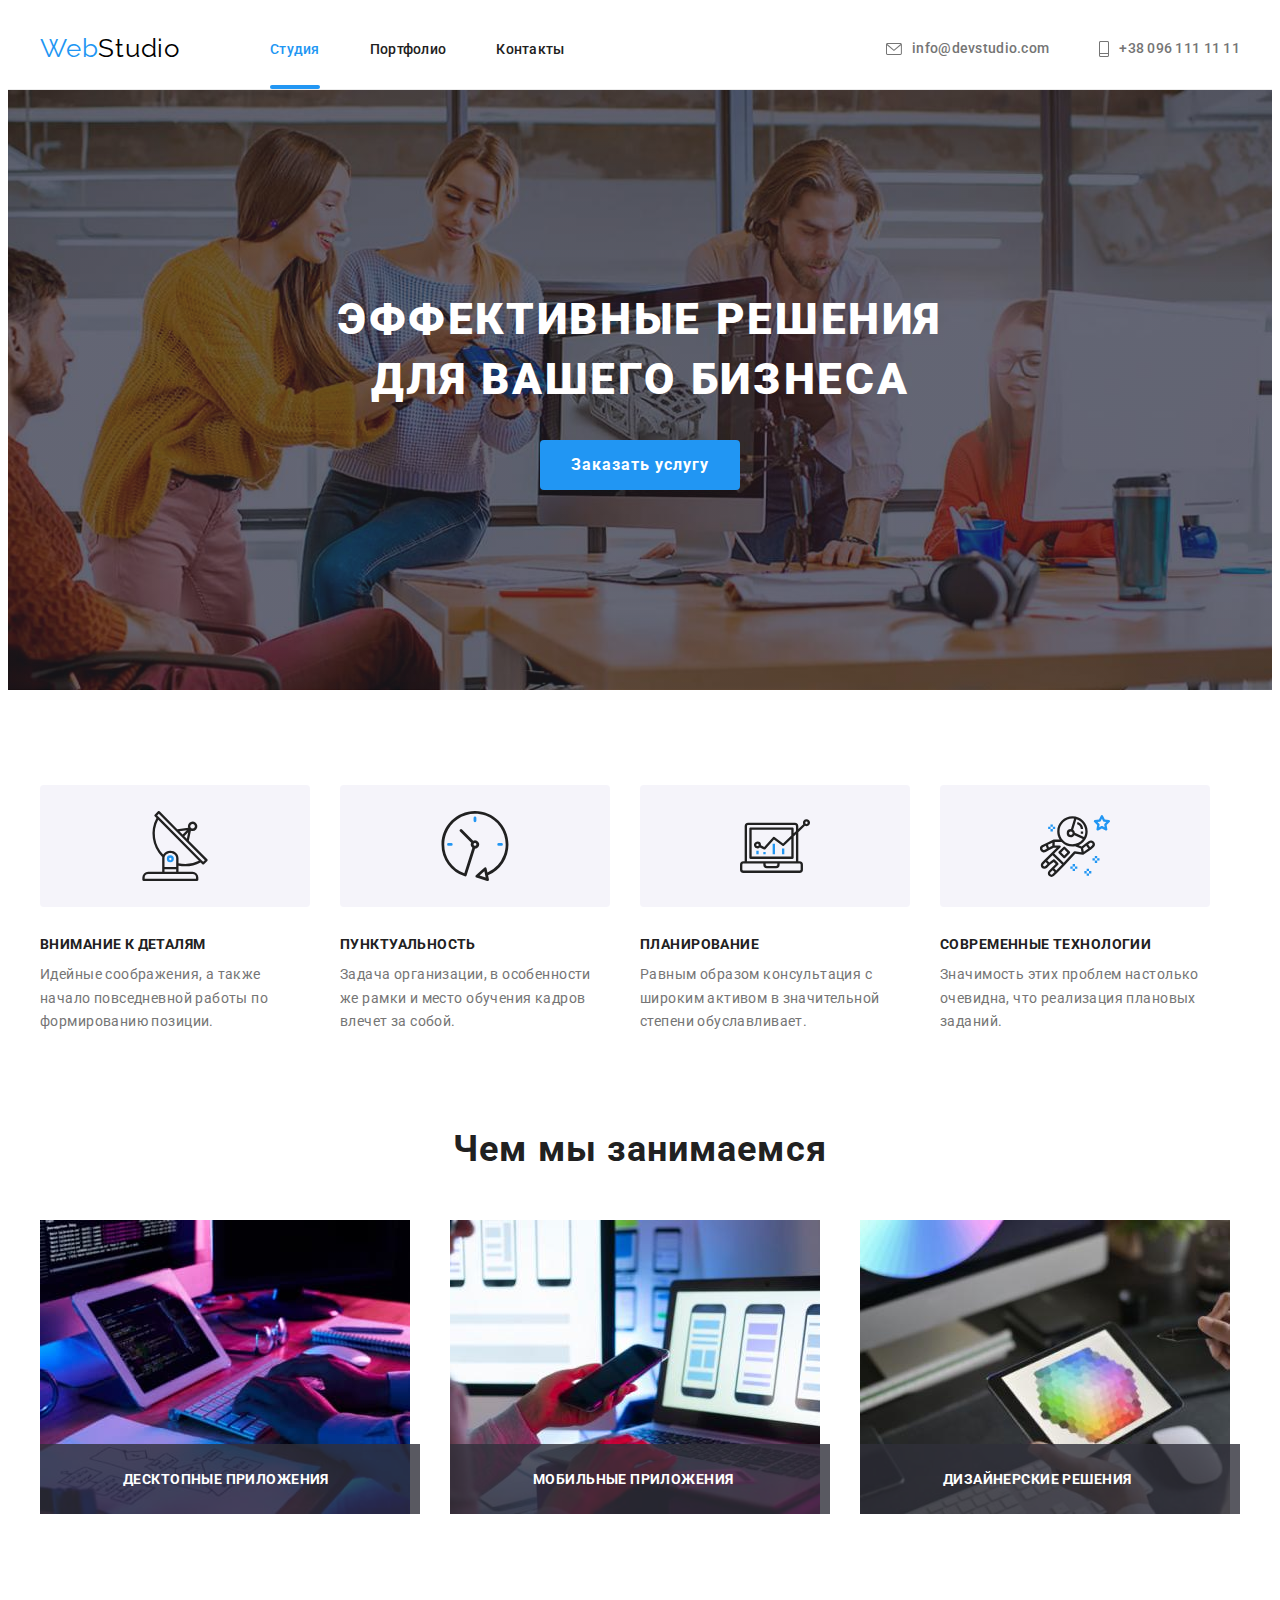
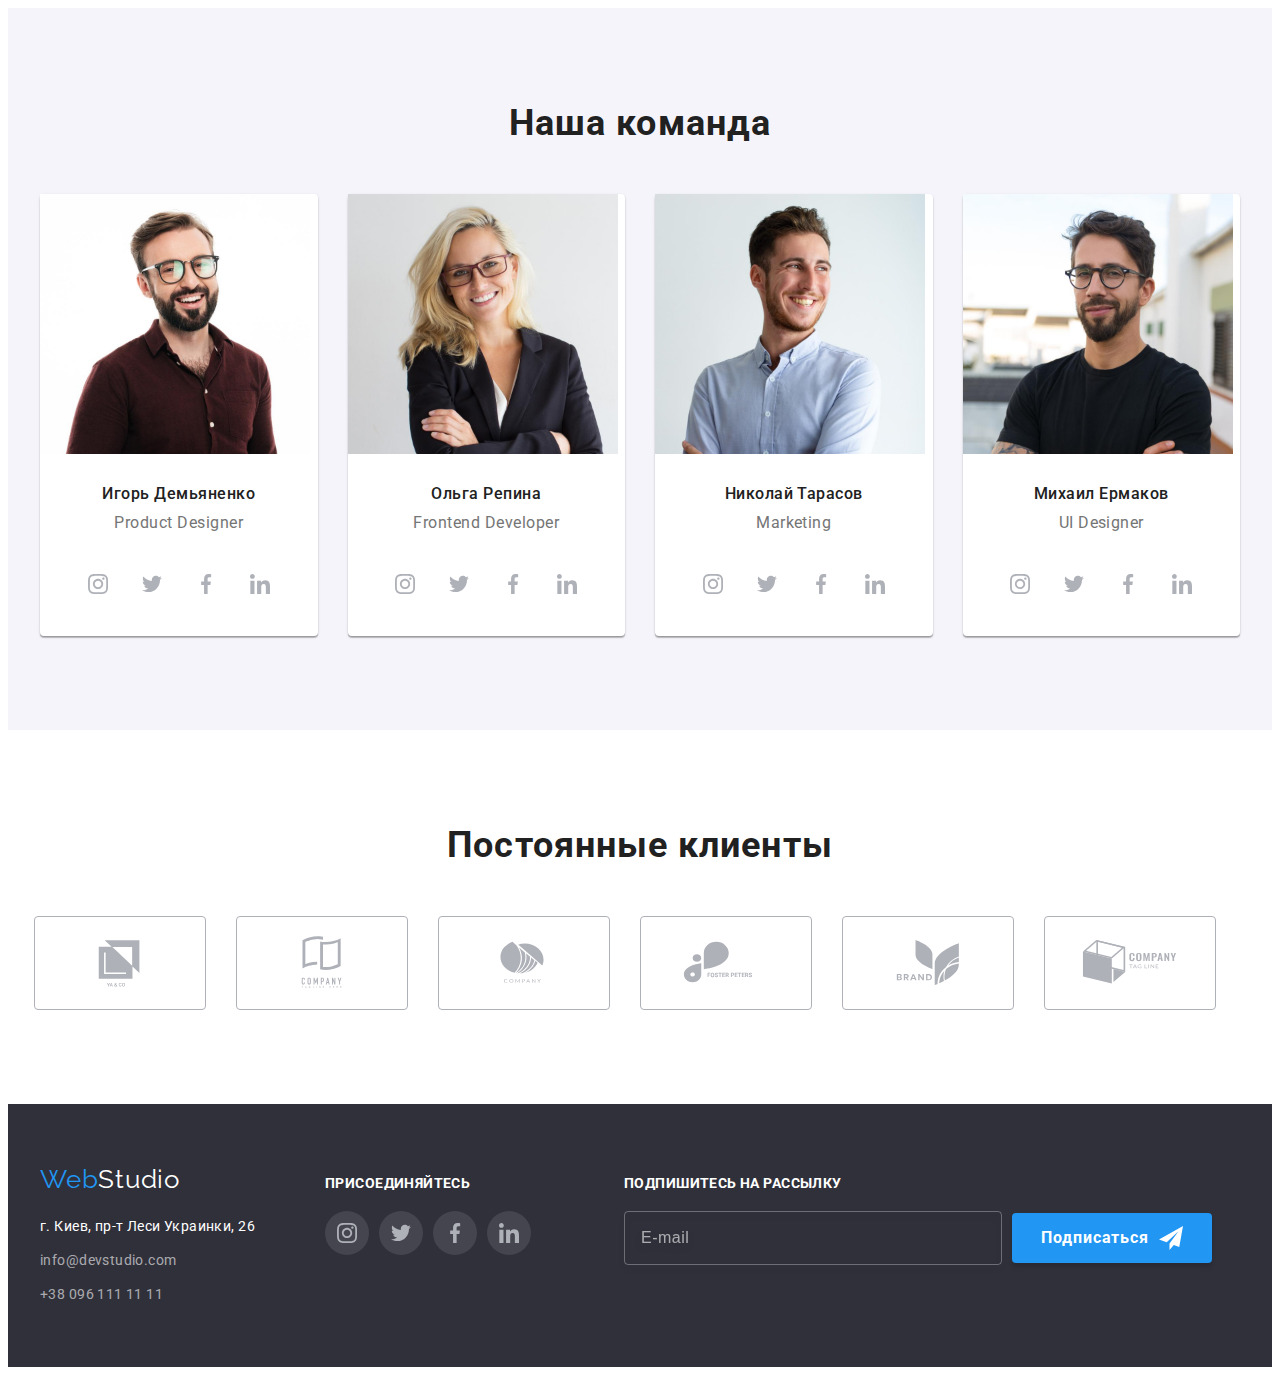
==== index.html @ 3716fda2 "hw8 start" ====
<!DOCTYPE html>
<html lang="ru">
<head>
    <meta charset="UTF-8">
    <meta http-equiv="X-UA-Compatible" content="IE=edge">
    <meta name="viewport" content="width=device-width, initial-scale=1.0">
    <title>Webstudio &#128640;</title>
    <link rel="preconnect" href="https://fonts.googleapis.com">
    <link rel="preconnect" href="https://fonts.gstatic.com" crossorigin>
    <link href="https://fonts.googleapis.com/css2?family=Raleway:wght@700&family=Roboto:wght@400;500;700;900&display=swap"
        rel="stylesheet">
    <link rel="stylesheet" href="https://cdnjs.cloudflare.com/ajax/libs/modern-normalize/1.1.0/modern-normalize.min.css"
        integrity="sha512-wpPYUAdjBVSE4KJnH1VR1HeZfpl1ub8YT/NKx4PuQ5NmX2tKuGu6U/JRp5y+Y8XG2tV+wKQpNHVUX03MfMFn9Q=="
        crossorigin="anonymous" referrerpolicy="no-referrer" />
    <!-- <link rel="stylesheet" href="./css/styles.css" /> -->
    <link rel="stylesheet" href="./css/main.min.css" />

</head>
<body>
    <header class="header">
        <div class="container">
    <a class="logo header__logo link" href="/">
                    <p lang="en"><span class="logo__blue link">Web</span>Studio</p>
                </a>
        <nav class="nav">
            <ul class="nav__list list">
                <li class="nav__item"> <a class="nav__link link current" href="./index.html">Студия</a></li>
                <li class="nav__item"> <a class="nav__link link" href="./portfolio.html">Портфолио</a></li>
                <li class="nav__item"> <a class="nav__link link" href="#contacts">Контакты</a></li>
            </ul>
        </nav>
        <div class="connect header__connect">
        <a href="mailto:info@devstudio.com" class="connect__link link"> <svg class="connect__icon" width="16" height="12px">
            <use href="./img/svg/icons.svg#icon-envelope"></use> </svg> info@devstudio.com</a>
        <a href="tel:+380961111111" class="connect__tel link"> <svg class="connect__icon" width="10" height="16px">
            <use href="./img/svg/icons.svg#icon-smartphone"></use>
        </svg> +38 096 111 11 11</a>
        </div>
        </div>
    </header>
    <main>
        <section class="top">
            <div class="container">
            <h1 class="top__title">Эффективные решения <br> для вашего бизнеса</h1>
            <button class="top__button" data-modal-open>Заказать услугу</button>
            </div>
        </section>
        <section class="features">
            <div class="container">
                <ul class="features__list list">
                    <li class="features__item feature-icon-1">
                        <h3 class="features__title">Внимание к деталям</h3>
                        <p class="features__text">Идейные соображения, а также начало повседневной работы по формированию позиции.</p>
                    </li>
                    <li class="features__item feature-icon-2">
                        <h3 class="features__title">Пунктуальность</h3>
                        <p class="features__text">Задача организации, в особенности же рамки и место обучения кадров влечет за собой.</p>
                    </li>
                    <li class="features__item  feature-icon-3">
                        <h3 class="features__title">Планирование</h3>
                        <p class="features__text">Равным образом консультация с широким активом в значительной степени обуславливает.</p>
                    </li>
                    <li class="features__item  feature-icon-4">
                        <h3 class="features__title">Современные технологии</h3>
                        <p class="features__text">Значимость этих проблем настолько очевидна, что реализация плановых заданий.</p>
                    </li>
                </ul>
        </section>
        <section class="wwd">
            <div class="container">
            <h2 class="wwd__title">Чем мы занимаемся</h2>
                <ul class="wwd__list list">
                    <li class="wwd__item">
                        <h class="wwd__text">Десктопные приложения</h>
                        <img class="wwd__img" src="./img/box-1.jpg" alt="человек печатает1" width="370" height="294">
                    </li>
                    <li class="wwd__item">
                        <h class="wwd__text">Мобильные приложения</h>
                        <img class="wwd__img" src="./img/box-2.jpg" alt="человек печатает2" width="370" height="294">
                    </li>
                    <li class="wwd__item">
                        <h class="wwd__text">Дизайнерские решения</h>
                        <img class="wwd__img" src="./img/box-3.jpg" alt="человек печатает3" width="370" height="294">
                    </li>
                </ul>
                </div>
            </section>
        <section class="team">
            <div class="container">
            <h2 class="team__title">Наша команда</h2>
            <ul class="team__list list">
                <li class="team__item">
                    <img src="./img/img-1.jpg" alt="член команды1" width="270" height="260">
                    <div class="who">
                    <h3 class="who__title">Игорь Демьяненко</h3>
                    <p class="who__text">Product Designer</p>
                    </div>
                    <ul class="soc-list team__soc list">
                        <li class="soc-list__icon"> <a href="" class="soc-list__link link"><svg class="soc-list__pic" width="20px" height="20px">
                            <use href="./img/svg/icons.svg#icon-instagram"></use>
                        </svg></a></li>
                        <li class="soc-list__icon"><a href="" class="soc-list__link link"><svg class="soc-list__pic" width="20px" height="20px">
                            <use href="./img/svg/icons.svg#icon-twitter"></use>
                        </svg></a></li>
                        <li class="soc-list__icon"><a href="" class="soc-list__link link"><svg class="soc-list__pic" width="20px" height="20px">
                            <use href="./img/svg/icons.svg#icon-facebook"></use>
                        </svg></a></li>
                        <li class="soc-list__icon"><a href="" class="soc-list__link link"><svg class="soc-list__pic" width="20px" height="20px">
                            <use href="./img/svg/icons.svg#icon-linkedin"></use>
                        </svg></a></li>
                    </ul>
                </li>
                <li class="team__item">
                    <img src="./img/img-2.jpg" alt="член команды2" width="270" height="260">
                    <div class="who">
                    <h3 class="who__title">Ольга Репина</h3>
                    <p class="who__text">Frontend Developer</p>
                    </div>
                    <ul class="soc-list team__soc list">
                        <li class="soc-list__icon">
                            <a href="" class="soc-list__link link">
                                <svg class="soc-list__pic" width="20px" height="20px">
                                    <use href="./img/svg/icons.svg#icon-instagram"></use>
                                </svg></a>
                        </li>
                        <li class="soc-list__icon"><a href="" class="soc-list__link link"><svg class="soc-list__pic" width="20px"
                                    height="20px">
                                    <use href="./img/svg/icons.svg#icon-twitter"></use>
                                </svg></a></li>
                        <li class="soc-list__icon"><a href="" class="soc-list__link link"><svg class="soc-list__pic" width="20px"
                                    height="20px">
                                    <use href="./img/svg/icons.svg#icon-facebook"></use>
                                </svg></a></li>
                        <li class="soc-list__icon"><a href="" class="soc-list__link link"><svg class="soc-list__pic" width="20px"
                                    height="20px">
                                    <use href="./img/svg/icons.svg#icon-linkedin"></use>
                                </svg></a></li>
                    </ul>
                </li>
                <li class="team__item">
                    <img src="./img/img-3.jpg" alt="член команды3" width="270" height="260">
                    <div class="who">
                    <h3 class="who__title">Николай Тарасов</h3>
                    <p class="who__text">Marketing</p>
                    </div>
                    <ul class="soc-list team__soc list">
                        <li class="soc-list__icon">
                            <a href="" class="soc-list__link link">
                                <svg class="soc-list__pic" width="20px" height="20px">
                                    <use href="./img/svg/icons.svg#icon-instagram"></use>
                                </svg></a>
                        </li>
                        <li class="soc-list__icon"><a href="" class="soc-list__link link"><svg class="soc-list__pic" width="20px"
                                    height="20px">
                                    <use href="./img/svg/icons.svg#icon-twitter"></use>
                                </svg></a></li>
                        <li class="soc-list__icon"><a href="" class="soc-list__link link"><svg class="soc-list__pic" width="20px"
                                    height="20px">
                                    <use href="./img/svg/icons.svg#icon-facebook"></use>
                                </svg></a></li>
                        <li class="soc-list__icon"><a href="" class="soc-list__link link"><svg class="soc-list__pic" width="20px"
                                    height="20px">
                                    <use href="./img/svg/icons.svg#icon-linkedin"></use>
                                </svg></a></li>
                    </ul>
                </li>
                <li class="team__item">
                    <img src="./img/img-4.jpg" alt="член команды4" width="270" height="260">
                    <div class="who">
                    <h3 class="who__title">Михаил Ермаков</h3>
                    <p class="who__text">UI Designer</p>
                    </div>
                    <ul class="soc-list team__soc list">
                        <li class="soc-list__icon"> <a href="" class="soc-list__link link"><svg class="soc-list__pic" width="20px"
                                    height="20px">
                                    <use href="./img/svg/icons.svg#icon-instagram"></use>
                                </svg></a></li>
                        <li class="soc-list__icon"><a href="" class="soc-list__link link"><svg class="soc-list__pic" width="20px"
                                    height="20px">
                                    <use href="./img/svg/icons.svg#icon-twitter"></use>
                                </svg></a></li>
                        <li class="soc-list__icon"><a href="" class="soc-list__link link"><svg class="soc-list__pic" width="20px"
                                    height="20px">
                                    <use href="./img/svg/icons.svg#icon-facebook"></use>
                                </svg></a></li>
                        <li class="soc-list__icon"><a href="" class="soc-list__link link"><svg class="soc-list__pic" width="20px"
                                    height="20px">
                                    <use href="./img/svg/icons.svg#icon-linkedin"></use>
                                </svg></a></li>
                    </ul>
                </li>
            </ul>
            </div>
        </section>
        <section class="partners">
            <div class="container">
                <h2 class="partners__title">Постоянные клиенты</h2>
                    <ul class="partners__list list">
                        <il class="partners__item"><a href="" class="partners__link link"><svg class="partners__icon" width="106px" height="60px">
                            <use href="./img/svg/icons.svg#icon-Logo1"></use>
                        </svg></a></il>
                        <il class="partners__item"><a href="" class="partners__link link"><svg class="partners__icon" width="106px" height="60px">
                            <use href="./img/svg/icons.svg#icon-Logo2"></use>
                        </svg></a></il>
                        <il class="partners__item"><a href="" class="partners__link link"><svg class="partners__icon" width="106px" height="60px">
                            <use href="./img/svg/icons.svg#icon-Logo3"></use>
                        </svg></a></il>
                        <il class="partners__item"><a href="" class="partners__link link"><svg class="partners__icon" width="106px" height="60px">
                            <use href="./img/svg/icons.svg#icon-Logo4"></use>
                        </svg></a></il>
                        <il class="partners__item"><a href="" class="partners__link link"><svg class="partners__icon" width="106px" height="60px">
                            <use href="./img/svg/icons.svg#icon-Logo5"></use>
                        </svg></a></il>
                        <il class="partners__item"><a href="" class="partners__link link"><svg class="partners__icon" width="106px" height="60px">
                            <use href="./img/svg/icons.svg#icon-Logo6"></use>
                        </svg></a></il>
                    </ul>
            </div>
        </section>
    </main>
    <footer class="footer">
        <div class="container footer-info">
            <div class="contacts">
                <a class="logo footer-logo link" href="/">
                    <p lang="en"><span class="logo__blue link">Web</span>Studio</p>
                </a>
                <address class="address footer__address" id="contacts">
                    <ul class="address__list list">
                        <li class="address__item"><a class="address__location link" href="https://goo.gl/maps/YJ5V9x83WiAXV78t8" target="_blank" rel="noopener nofollow noreferrer">г. Киев, пр-т Леси Украинки, 26</a></li>
                        <li class="address__item"><a class="address__mail link" href="mailto:info@devstudio.com">info@devstudio.com</a></li>
                        <li class="address__item"><a class="address__tel link" href="tel:+380961111111">+38 096 111 11 11</a></li>
                    </ul>
                </address>
            </div>
            <div class="social">
                <h3 class="social__title">присоединяйтесь</h3>
                <ul class="soc-list list">
                    <li class="soc-list__icon"> <a href="" class="soc-list__link footer__soclink link"><svg class="soc-list__pic footer__pic" width="20px"
                                height="20px">
                                <use href="./img/svg/icons.svg#icon-instagram"></use>
                            </svg></a></li>
                    <li class="soc-list__icon"><a href="" class="soc-list__link footer__soclink link"><svg class="soc-list__pic footer__pic" width="20px"
                                height="20px">
                                <use href="./img/svg/icons.svg#icon-twitter"></use>
                            </svg></a></li>
                    <li class="soc-list__icon"><a href="" class="soc-list__link footer__soclink link"><svg class="soc-list__pic footer__pic" width="20px"
                                height="20px">
                                <use href="./img/svg/icons.svg#icon-facebook"></use>
                            </svg></a></li>
                    <li class="soc-list__icon"><a href="" class="soc-list__link footer__soclink link"><svg class="soc-list__pic footer__pic" width="20px"
                                height="20px">
                                <use href="./img/svg/icons.svg#icon-linkedin"></use>
                            </svg></a></li>
                </ul>
            </div>
                <div class="subscribe">
                    <p class="subscribe__title">Подпишитесь на рассылку</p>
                        <div class="subscribe__field">
                            <input type="email" name="footer-name" class="subscribe__input" placeholder="E-mail" >
                            <button type="submit" class="subscribe__button">Подписаться <svg class="subscribe__icon" width="24" height="24">
                            <use href="./img/svg/icons.svg#icon-plane"></use>
                            </svg></button>                       
                        </div>
                </div>
    </footer>
    <div class="backdrop is-hidden" data-modal>        
        <div class="modal">
            <button class="close-modal-button" data-modal-close>
                <svg class="link-icon-close">
                    <use href="./img/svg/icons.svg#icon-close-black"></use>
                </svg>
            </button>
                <p class="modal-title">Оставьте свои данные, мы вам перезвоним</p>
            <form class="modal-form">
                <div class="modal-field">
                <label class="modal-label" for="name">Имя</label>
                <div class="modal-wrap">
                <input type="text" name="user-name" class="modal-input" id="name" />
                <svg class="form-icon" width="18px" height="18px">
                    <use href="./img/svg/icons.svg#icon-person"></use>
                </svg>
                </div>
                </div>
                <div class="modal-field">
                <label class="modal-label" for="tel">Телефон</label>
                <div class="modal-wrap">
                <input type="tel" name="user-tel" class="modal-input" id="tel"/>
                <svg class="form-icon" width="18px" height="18px">
                    <use href="./img/svg/icons.svg#icon-tel"></use>
                </svg>
                </div>
                </div>
                <div class="modal-field">
                <label class="modal-label" for="mail">Почта</label>
                <div class="modal-wrap">
                <input type="email" name="user-email" class="modal-input" id="mail"/>
                <svg class="form-icon" width="18px" height="18px">
                    <use href="./img/svg/icons.svg#icon-mail"></use>
                </svg>
                </div>
                </div>
                <div class="modal-field">
                <label class="modal-label" for="comment">Комментарий</label>
                <textarea name="user-comment" class="modal-input-comment" id="comment" placeholder="Введите текст"></textarea>
                </div>
                <div class="modal-field">
                <input type="checkbox" name="policy" id="policy" class="modal-check visually-hidden" >
                <label for="policy" class="policy">
                    <span>
                    <svg class="check-icon" width="11px" height="8px">
                        <use href="./img/svg/icons.svg#icon-placeok"></use>
                    </svg>
                    </span>Соглашаюсь с рассылкой и принимаю
                    <a class="modal-policy-link" href="">Условия договора</a>
                    
                </label>
                                </div>
                <button type="submit" class="modal-button">Oтправить</button>
                
            </form>
        </div>
    </div>
    </div>
    <script src="./js/modal.js"></script>
</body>
</html>
---- css/main.min.css ----
.header .container{display:flex;align-items:center}.header{background-color:#fff;border-bottom:1px solid #ececec}.nav__item{max-height:80px}.nav__item:not(:last-child){margin-right:50px}.nav__link{font-weight:500;font-size:14px;line-height:1.1428571429;letter-spacing:.02em;color:var(--main-text-color);padding:32px 0px;position:relative;transition:250ms color var(--timing-animation)}.current{color:var(--second-text-color)}.current::after{position:absolute;content:"";display:block;width:100%;height:4px;left:0px;bottom:0px;border-radius:2px;background-color:var(--second-text-color);animation-name:grow;animation-duration:1100ms;animation-timing-function:var(--timing-animation);animation-delay:250ms;animation-fill-mode:forwards}@keyframes grow{from{transform:scale(0)}to{transform:scale(1)}}.connect__link,.connect__tel{font-weight:500;font-size:14px;line-height:1.14;letter-spacing:.02em;color:#757575;display:flex;align-items:center;justify-content:center;transition:color 250ms cubic-bezier(0.4, 0, 0.2, 1)}.connect__link:hover,.connect__link:focus,.connect__tel:hover,.connect__tel:focus{color:var(--second-text-color);fill:var(--second-text-color)}.connect__icon{margin-right:10px;fill:currentColor;transition:250ms fill var(--timing-animation)}.connect__icon:hover,.connect__icon:focus{color:var(--second-text-color);fill:var(--second-text-color)}.nav__list{display:flex;align-items:center}.connect{display:flex}.header__connect{margin-left:auto}.connect__tel{margin-left:50px}.top{background-color:#c4c4c4;padding-top:200px;padding-bottom:200px;background-image:linear-gradient(to right, rgba(47, 48, 58, 0.4), rgba(47, 48, 58, 0.4)),url(../img/top-back.jpg);background-repeat:no-repeat;background-position:center;background-size:cover;max-width:1600px;margin:0 auto}.top__title{font-weight:900;font-size:44px;line-height:1.36;letter-spacing:.06em;text-transform:uppercase;color:#fff;box-sizing:content-box;text-align:center;margin-bottom:30px}.top__button{font-family:inherit;font-size:16px;font-weight:700;line-height:1.875;letter-spacing:.06em;color:#fff;background-color:var(--second-text-color);cursor:pointer;border-radius:4px;border:1px solid rgba(0,0,0,0);display:block;text-align:center;margin:auto;width:200px;height:50px;transition:width 250ms var(--timing-animation),height 250ms var(--timing-animation)}.top__button:hover{width:203px;height:51px}.features{padding-top:95px}.features__list{display:flex;align-items:center;flex-wrap:nowrap}.features__item{width:270px}.features__item:not(:last-child){margin-right:30px}.feature-icon-1::before,.feature-icon-2::before,.feature-icon-3::before,.feature-icon-4::before{margin-bottom:30px;display:flex;content:"";height:120px;background-color:#f5f4fa;background-repeat:no-repeat;background-position:center;border-radius:4px;border:1px solid rgba(0,0,0,0)}.feature-icon-1::before{background-image:url(../img/svg/antenna1.svg)}.feature-icon-2::before{background-image:url(../img/svg/clock1.svg)}.feature-icon-3::before{background-image:url(../img/svg/diagram1.svg)}.feature-icon-4::before{background-image:url(../img/svg/astronaut1.svg)}.feature-icon-1:hover::before,.feature-icon-2:hover::before,.feature-icon-3:hover::before,.feature-icon-4:hover::before{animation:testrotate 1s infinite alternate linear;animation-duration:1000ms;animation-delay:250ms}@keyframes testrotate{0%{transform:rotateY(0deg)}100%{transform:rotateY(180deg)}}.features__title{font-size:14px;line-height:1.14;letter-spacing:.03em;text-transform:uppercase;color:var(--main-text-color);margin-bottom:10px}.features__text{font-weight:400;font-size:14px;line-height:1.71;letter-spacing:.03em;color:#757575}.wwd{padding-top:94px;padding-bottom:94px}.wwd__title{font-size:36px;line-height:1.1666666667;letter-spacing:.03em;color:var(--main-text-color);box-sizing:content-box;text-align:center;margin-bottom:50px}.wwd__item{flex-basis:calc(33.3333333333% - 30px);margin-left:30px;position:relative}.wwd__item::before{position:absolute;content:"";width:100%;height:70px;background-color:rgba(47,48,58,.8);bottom:0px}.wwd__text{position:absolute;top:251px;left:83px;font-style:normal;font-weight:700;font-size:14px;line-height:1.1428571429;text-align:center;letter-spacing:.03em;text-transform:uppercase;color:#fff}.wwd__list{display:flex;align-items:center;margin-left:-30px}.team{background-color:#f5f4fa;padding-top:94px;padding-bottom:94px}.who{padding-top:30px;padding-bottom:30px}.team__title{font-size:36px;line-height:1.1666666667;letter-spacing:.03em;color:var(--main-text-color);box-sizing:content-box;text-align:center;margin-bottom:50px}.team__list{display:flex;align-items:center;margin-left:-30px}.team__item{flex-basis:calc(33.3333333333% - 30px);margin-left:30px;background-color:#fff;box-sizing:border-box;box-shadow:0px 2px 1px 0px rgba(0,0,0,.2),0px 1px 1px 0px rgba(0,0,0,.1411764706),0px 1px 3px 0px rgba(0,0,0,.1215686275);border-radius:4px}.who__title{font-weight:500;font-size:16px;line-height:1.1875;letter-spacing:.03em;color:var(--main-text-color);box-sizing:content-box;text-align:center}.who__text{font-weight:400;font-size:16px;line-height:1.1875;letter-spacing:.03em;color:#757575;box-sizing:content-box;text-align:center;margin-top:10px}.team__soc{margin-bottom:30px}.partners{padding-top:94px;padding-bottom:94px}.partners__title{font-family:"Roboto";font-style:normal;font-weight:700;font-size:36px;line-height:1.1666666667;text-align:center;letter-spacing:.03em;color:var(--main-text-color);margin-bottom:50px}.partners__list{display:flex;align-items:center;justify-content:center}.partners__link{width:170px;height:92px;border-radius:4px;border:1px solid rgba(0,0,0,0);border-color:#afb1b8;display:flex;align-items:center;justify-content:center;margin-right:30px;transition:250ms border-color var(--timing-animation)}.partners__link:hover,.partners__link:focus{border-color:var(--second-text-color)}.partners__icon{fill:#afb1b8;transition:250ms fill var(--timing-animation)}.partners__link:hover .partners__icon,.partners__link:focus .partners__icon{fill:var(--second-text-color)}.footer{background-color:#2f303a;padding-top:60px;padding-bottom:60px}.footer-info{display:flex;align-items:baseline}.footer__address{margin-right:70px}.social__title{font-family:"Roboto";font-style:normal;font-weight:700;font-size:14px;line-height:1.1428571429;letter-spacing:.03em;text-transform:uppercase;color:#fff;margin-bottom:20px}.footer__soclink{background-color:rgba(255,255,255,.1019607843)}.footer__pic{fill:#fff}.subscribe{display:block;margin-left:93px}.subscribe__input{display:flex;width:358px;height:50px;color:rgba(255,255,255,.6);border:1px solid rgba(255,255,255,.3);filter:drop-shadow(0px 4px 4px rgba(0, 0, 0, 0.15));border-radius:4px;background-color:rgba(0,0,0,0);padding-left:16px;outline:rgba(0,0,0,0);transition:250ms border var(--timing-animation)}.subscribe__input:hover,.subscribe__input:focus{border:1px solid var(--second-text-color)}.subscribe__input::placeholder{font-weight:400;font-size:16px;line-height:1.25;display:flex;align-items:center;letter-spacing:.03em;color:rgba(255,255,255,.6)}.subscribe__title{font-weight:700;font-size:14px;line-height:1.1428571429;letter-spacing:.03em;text-transform:uppercase;color:#fff}.subscribe__field{display:flex;align-items:center;margin-top:20px}.subscribe__button{font-family:inherit;font-size:16px;font-weight:700;line-height:1.875;letter-spacing:.06em;color:#fff;width:200px;height:50px;background-color:var(--second-text-color);cursor:pointer;border-radius:4px;border:1px solid rgba(0,0,0,0);display:flex;align-items:flex-end;box-shadow:0px 4px 4px rgba(0,0,0,.15);margin-left:10px;display:flex;align-items:center;justify-content:center}.subscribe__icon{fill:#fff;margin-left:10px}.gallery{padding-top:94px;padding-bottom:94px}.gallery-buttons-list{display:flex;align-items:center;justify-content:center;margin-bottom:50px}.gallery-buttons-link{font-family:inherit;font-weight:500;font-size:16px;line-height:1.62;letter-spacing:.03em;color:var(--main-text-color);background-color:#f5f4fa;cursor:pointer;padding:6px 22px;border-radius:4px;border:1px solid rgba(0,0,0,0);transition:250ms background-color var(--timing-animation),250ms box-shadow var(--timing-animation),250ms color var(--timing-animation)}.gallery-buttons-link:hover,.gallery-buttons-link:focus{background-color:var(--second-text-color);box-shadow:0px 2px 2px 0px rgba(0,0,0,.1215686275),0px 1px 2px 0px rgba(0,0,0,.0784313725),0px 3px 1px 0px rgba(0,0,0,.1019607843);color:#fff}.gallery-buttons-item:not(:last-child){margin-right:8px}.gallery-list{display:flex;align-items:center;flex-wrap:wrap;margin:-15px}.gallery-item{flex-basis:calc(33.3333333333% - 30px);margin:15px;position:relative}.gallery-item:hover{box-shadow:0px 3px 1px rgba(0,0,0,.1),0px 1px 2px rgba(0,0,0,.08),0px 2px 2px rgba(0,0,0,.12)}.gallery-item img{display:block;max-width:100%}.gallery-thumb{position:relative;width:100%;height:294px;overflow:hidden}.gallery-thumb::before{position:absolute;content:"";width:100%;height:100%;background-color:rgba(33,150,243,.9);transform:translateY(100%);transition:transform 250ms var(--timing-animation)}.gallery-item:hover .gallery-thumb::before{transform:translateY(0%)}.gallery-thumb-text{position:absolute;font-style:normal;top:0px;font-weight:400;font-size:18px;line-height:1.56;padding:63px 24px;letter-spacing:.03em;color:#fff;transform:translateY(100%);transition:transform 350ms var(--timing-animation)}.gallery-item:hover .gallery-thumb-text{transform:translateY(0%)}.gallery-text{padding-top:20px;padding-bottom:20px;border:1px solid #eee}.gallery-item-title{font-size:18px;line-height:2;letter-spacing:.06em;color:#212121;margin-left:24px}.gallery-item-text{font-weight:400;font-size:16px;line-height:1.88;letter-spacing:.03em;color:#757575;margin-top:4px;margin-left:24px}.current-button{color:#fff;background-color:#2196f3}.container{width:1200px;margin:0 auto;padding-left:15px;padding-right:15px}.logo{font-family:"Raleway",sans-serif;font-style:normal;font-size:26px;line-height:1.1923076923;letter-spacing:.03em;display:block}.header__logo{margin-right:90px;padding:25px 0px;color:#000}.logo__blue{font-family:"Raleway",sans-serif;font-size:26px;line-height:1.1923076923;letter-spacing:.03em;color:#2196f3}.footer-logo{color:#fff}.soc-list{display:flex;justify-content:center;margin-bottom:30px}.soc-list__icon{width:44px;height:44px;margin-right:10px}.soc-list__icon:last-child{margin-right:0}.soc-list__link{width:100%;height:100%;border-radius:50%;display:flex;align-items:center;justify-content:center;transition:250ms background-color var(--timing-animation)}.soc-list__link:hover,.soc-list__link:focus{background-color:var(--second-text-color)}.soc-list__pic{fill:#afb1b8;transition:250ms fill var(--timing-animation)}.soc-list__link:hover .soc-list__pic,.soc-list__link:focus .soc-list__pic{fill:#fff}.address{font-style:normal}.address__item:not(:last-child){margin-bottom:10px}.address__list{margin-top:20px;display:block}.address__location{font-weight:400;font-size:14px;line-height:1.71;letter-spacing:.03em;color:#fff;transition:250ms color var(--timing-animation)}.address__location:hover,.address__location:focus{color:var(--second-text-color)}.address__mail{font-weight:400;font-size:14px;line-height:1.71;letter-spacing:.03em;color:rgba(255,255,255,.6);transition:250ms color var(--timing-animation)}.address__mail:hover,.address__mail:focus{color:var(--second-text-color)}.address__tel{font-weight:400;font-size:14px;line-height:1.71;letter-spacing:.03em;color:rgba(255,255,255,.6);transition:250ms color var(--timing-animation)}.address__tel:hover,.address__tel:focus{color:var(--second-text-color)}.backdrop{position:fixed;top:0;left:0;width:100%;height:100%;background-color:rgba(0,0,0,.2);opacity:1;transition:opacity 250ms var(--timing-animation)}.backdrop.is-hidden{opacity:0;pointer-events:none}.modal{width:528px;min-height:581px;position:absolute;top:50%;left:50%;transform:translate(-50%, -50%) scale(1);opacity:1;visibility:visible;transition:transform 250ms var(--timing-animation),opacity 250ms var(--timing-animation),scale 250ms var(--timing-animation);background-color:#fff;box-shadow:0px 1px 3px rgba(0,0,0,.12),0px 1px 1px rgba(0,0,0,.14),0px 2px 1px rgba(0,0,0,.2);border-radius:4px;padding:40px}.backdrop.is-hidden .modal{transform:translate(-50%, -50%) scale(1.2);opacity:0;visibility:hidden}.no-scroll{overflow:hidden}.close-modal-button{position:absolute;top:8px;right:8px;width:30px;height:30px;border-radius:50%;border:1px solid rgba(0,0,0,.1);background:#fff;display:flex;justify-content:center;align-items:center;transition:250ms border var(--timing-animation)}.close-modal-button:focus{border:3px solid rgba(0,0,0,.3)}.link-icon-close{width:100%;height:100%;fill:currentColor;transition:250ms fill var(--timing-animation);display:flex}.link-icon-close:hover,.link-icon-close:focus{fill:var(--second-text-color)}.modal-title{font-weight:700;font-size:20px;line-height:1.15;text-align:center;letter-spacing:.03em;color:#212121}.modal-form{width:448px;margin-top:12px}.modal-input{box-sizing:border-box;width:100%;height:40px;border:1px solid rgba(0,0,0,0);border-color:rgba(33,33,33,.2);border-radius:4px;transition:250ms border-color var(--timing-animation);outline:rgba(0,0,0,0);padding-left:42px}.modal-input:hover,.modal-input:focus{border-color:var(--second-text-color);fill:var(--second-text-color)}.modal-wrap{position:relative}.modal-field{margin-bottom:10px}.form-icon{position:absolute;left:12px;top:50%;transform:translateY(-50%);transition:250ms fill var(--timing-animation)}.modal-input:hover+.form-icon,.modal-input:focus+.form-icon{fill:var(--second-text-color)}.modal-input-comment{box-sizing:border-box;width:448px;height:120px;left:576px;top:518px;font-size:14px;line-height:1.1428571429;letter-spacing:.01em;color:rgba(117,117,117,.5);border:1px solid rgba(0,0,0,0);border-color:rgba(33,33,33,.2);border-radius:4px;margin-bottom:10px;transition:250ms border-color var(--timing-animation);outline:rgba(0,0,0,0);resize:none;padding:12px 16px}.modal-input-comment::placeholder{position:absolute;font-weight:400;font-size:12px;line-height:1.1666666667;letter-spacing:.01em;color:rgba(117,117,117,.5)}.modal-input-comment:hover,.modal-input-comment:focus{border-color:var(--second-text-color);fill:var(--second-text-color)}.policy{font-weight:400;font-size:14px;line-height:1.7142857143;letter-spacing:.03em;color:#757575;margin-bottom:30px;display:flex;align-items:center;justify-content:center}.check-icon{fill:rgba(0,0,0,0)}.policy span{width:16px;height:15px;border:2px solid #212121;border-radius:3px;margin-right:9px;display:flex;align-items:center;justify-content:center}.modal-check:checked+.policy span{background-color:var(--second-text-color);border:none}.modal-check:checked+.policy .check-icon{fill:#fff}.modal-button{font-family:inherit;font-size:16px;font-weight:700;line-height:1.875;letter-spacing:.06em;color:#fff;width:200px;height:50px;background-color:var(--second-text-color);cursor:pointer;padding:10px 32px;border-radius:4px;border:1px solid rgba(0,0,0,0);display:block;text-align:center;margin:auto;box-shadow:0px 4px 4px rgba(0,0,0,.15);transition:width 250ms var(--timing-animation),height 250ms var(--timing-animation)}.modal-button:hover{width:203px;height:51px}.modal-label{font-weight:400;font-size:12px;line-height:1.1666666667;letter-spacing:.01em;color:#757575;display:block;margin-bottom:4px}.modal-policy-link{text-decoration-line:underline;color:#2196f3;margin-left:4px}:root{--main-text-color: #212121;--second-text-color: #2196f3;--typical-margin: 20px;--timing-animation: cubic-bezier(0.4, 0, 0.2, 1)}p,h1,h2,h3,h4,h5,h6{margin:0}ul,ol{margin:0;padding-left:0}button{cursor:pointer}img{display:block}body{font-family:"Roboto",sans-serif}.list{list-style:none}.link{text-decoration:none}.visually-hidden{position:absolute;white-space:nowrap;width:1px;height:1px;overflow:hidden;border:0;padding:0;clip:rect(0 0 0 0);clip-path:inset(50%);margin:-1px}/*# sourceMappingURL=main.min.css.map */
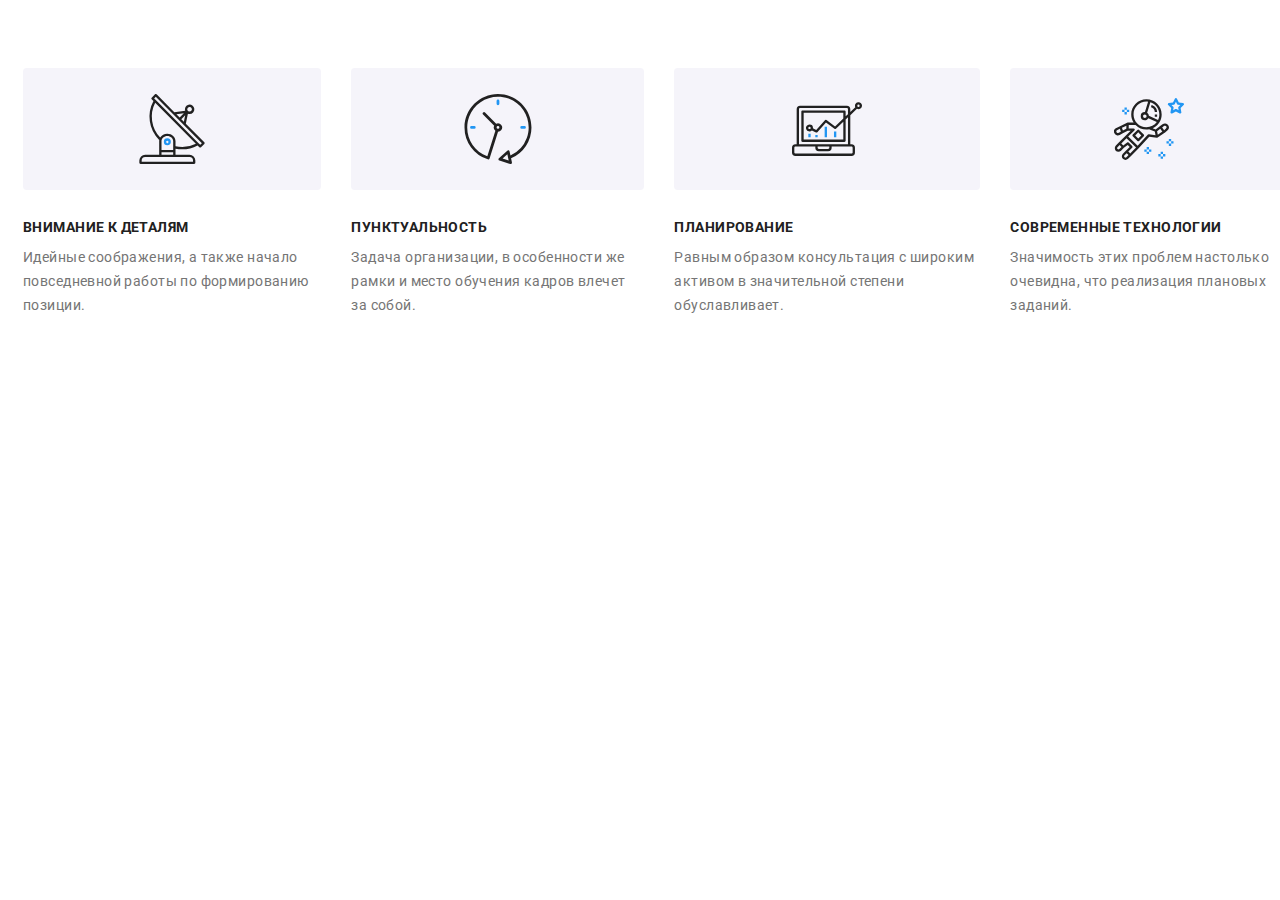
==== commit 59d5bf42: "mixin problem" ====
--- a/index.html
+++ b/index.html
@@ -17,7 +17,7 @@
 
 </head>
 <body>
-    <header class="header">
+    <!-- <header class="header">
         <div class="container">
     <a class="logo header__logo link" href="/">
                     <p lang="en"><span class="logo__blue link">Web</span>Studio</p>
@@ -37,14 +37,14 @@
         </svg> +38 096 111 11 11</a>
         </div>
         </div>
-    </header>
+    </header> -->
     <main>
-        <section class="top">
+        <!-- <section class="top">
             <div class="container">
             <h1 class="top__title">Эффективные решения <br> для вашего бизнеса</h1>
             <button class="top__button" data-modal-open>Заказать услугу</button>
             </div>
-        </section>
+        </section> -->
         <section class="features">
             <div class="container">
                 <ul class="features__list list">
@@ -66,7 +66,7 @@
                     </li>
                 </ul>
         </section>
-        <section class="wwd">
+        <!-- <section class="wwd">
             <div class="container">
             <h2 class="wwd__title">Чем мы занимаемся</h2>
                 <ul class="wwd__list list">
@@ -84,8 +84,8 @@
                     </li>
                 </ul>
                 </div>
-            </section>
-        <section class="team">
+            </section> -->
+        <!-- <section class="team">
             <div class="container">
             <h2 class="team__title">Наша команда</h2>
             <ul class="team__list list">
@@ -191,8 +191,8 @@
                 </li>
             </ul>
             </div>
-        </section>
-        <section class="partners">
+        </section> -->
+        <!-- <section class="partners">
             <div class="container">
                 <h2 class="partners__title">Постоянные клиенты</h2>
                     <ul class="partners__list list">
@@ -216,9 +216,9 @@
                         </svg></a></il>
                     </ul>
             </div>
-        </section>
+        </section> -->
     </main>
-    <footer class="footer">
+    <!-- <footer class="footer">
         <div class="container footer-info">
             <div class="contacts">
                 <a class="logo footer-logo link" href="/">
@@ -262,7 +262,7 @@
                             </svg></button>                       
                         </div>
                 </div>
-    </footer>
+    </footer> -->
     <div class="backdrop is-hidden" data-modal>        
         <div class="modal">
             <button class="close-modal-button" data-modal-close>
--- a/css/main.min.css
+++ b/css/main.min.css
@@ -1 +1 @@
-.header .container{display:flex;align-items:center}.header{background-color:#fff;border-bottom:1px solid #ececec}.nav__item{max-height:80px}.nav__item:not(:last-child){margin-right:50px}.nav__link{font-weight:500;font-size:14px;line-height:1.1428571429;letter-spacing:.02em;color:var(--main-text-color);padding:32px 0px;position:relative;transition:250ms color var(--timing-animation)}.current{color:var(--second-text-color)}.current::after{position:absolute;content:"";display:block;width:100%;height:4px;left:0px;bottom:0px;border-radius:2px;background-color:var(--second-text-color);animation-name:grow;animation-duration:1100ms;animation-timing-function:var(--timing-animation);animation-delay:250ms;animation-fill-mode:forwards}@keyframes grow{from{transform:scale(0)}to{transform:scale(1)}}.connect__link,.connect__tel{font-weight:500;font-size:14px;line-height:1.14;letter-spacing:.02em;color:#757575;display:flex;align-items:center;justify-content:center;transition:color 250ms cubic-bezier(0.4, 0, 0.2, 1)}.connect__link:hover,.connect__link:focus,.connect__tel:hover,.connect__tel:focus{color:var(--second-text-color);fill:var(--second-text-color)}.connect__icon{margin-right:10px;fill:currentColor;transition:250ms fill var(--timing-animation)}.connect__icon:hover,.connect__icon:focus{color:var(--second-text-color);fill:var(--second-text-color)}.nav__list{display:flex;align-items:center}.connect{display:flex}.header__connect{margin-left:auto}.connect__tel{margin-left:50px}.top{background-color:#c4c4c4;padding-top:200px;padding-bottom:200px;background-image:linear-gradient(to right, rgba(47, 48, 58, 0.4), rgba(47, 48, 58, 0.4)),url(../img/top-back.jpg);background-repeat:no-repeat;background-position:center;background-size:cover;max-width:1600px;margin:0 auto}.top__title{font-weight:900;font-size:44px;line-height:1.36;letter-spacing:.06em;text-transform:uppercase;color:#fff;box-sizing:content-box;text-align:center;margin-bottom:30px}.top__button{font-family:inherit;font-size:16px;font-weight:700;line-height:1.875;letter-spacing:.06em;color:#fff;background-color:var(--second-text-color);cursor:pointer;border-radius:4px;border:1px solid rgba(0,0,0,0);display:block;text-align:center;margin:auto;width:200px;height:50px;transition:width 250ms var(--timing-animation),height 250ms var(--timing-animation)}.top__button:hover{width:203px;height:51px}.features{padding-top:95px}.features__list{display:flex;align-items:center;flex-wrap:nowrap}.features__item{width:270px}.features__item:not(:last-child){margin-right:30px}.feature-icon-1::before,.feature-icon-2::before,.feature-icon-3::before,.feature-icon-4::before{margin-bottom:30px;display:flex;content:"";height:120px;background-color:#f5f4fa;background-repeat:no-repeat;background-position:center;border-radius:4px;border:1px solid rgba(0,0,0,0)}.feature-icon-1::before{background-image:url(../img/svg/antenna1.svg)}.feature-icon-2::before{background-image:url(../img/svg/clock1.svg)}.feature-icon-3::before{background-image:url(../img/svg/diagram1.svg)}.feature-icon-4::before{background-image:url(../img/svg/astronaut1.svg)}.feature-icon-1:hover::before,.feature-icon-2:hover::before,.feature-icon-3:hover::before,.feature-icon-4:hover::before{animation:testrotate 1s infinite alternate linear;animation-duration:1000ms;animation-delay:250ms}@keyframes testrotate{0%{transform:rotateY(0deg)}100%{transform:rotateY(180deg)}}.features__title{font-size:14px;line-height:1.14;letter-spacing:.03em;text-transform:uppercase;color:var(--main-text-color);margin-bottom:10px}.features__text{font-weight:400;font-size:14px;line-height:1.71;letter-spacing:.03em;color:#757575}.wwd{padding-top:94px;padding-bottom:94px}.wwd__title{font-size:36px;line-height:1.1666666667;letter-spacing:.03em;color:var(--main-text-color);box-sizing:content-box;text-align:center;margin-bottom:50px}.wwd__item{flex-basis:calc(33.3333333333% - 30px);margin-left:30px;position:relative}.wwd__item::before{position:absolute;content:"";width:100%;height:70px;background-color:rgba(47,48,58,.8);bottom:0px}.wwd__text{position:absolute;top:251px;left:83px;font-style:normal;font-weight:700;font-size:14px;line-height:1.1428571429;text-align:center;letter-spacing:.03em;text-transform:uppercase;color:#fff}.wwd__list{display:flex;align-items:center;margin-left:-30px}.team{background-color:#f5f4fa;padding-top:94px;padding-bottom:94px}.who{padding-top:30px;padding-bottom:30px}.team__title{font-size:36px;line-height:1.1666666667;letter-spacing:.03em;color:var(--main-text-color);box-sizing:content-box;text-align:center;margin-bottom:50px}.team__list{display:flex;align-items:center;margin-left:-30px}.team__item{flex-basis:calc(33.3333333333% - 30px);margin-left:30px;background-color:#fff;box-sizing:border-box;box-shadow:0px 2px 1px 0px rgba(0,0,0,.2),0px 1px 1px 0px rgba(0,0,0,.1411764706),0px 1px 3px 0px rgba(0,0,0,.1215686275);border-radius:4px}.who__title{font-weight:500;font-size:16px;line-height:1.1875;letter-spacing:.03em;color:var(--main-text-color);box-sizing:content-box;text-align:center}.who__text{font-weight:400;font-size:16px;line-height:1.1875;letter-spacing:.03em;color:#757575;box-sizing:content-box;text-align:center;margin-top:10px}.team__soc{margin-bottom:30px}.partners{padding-top:94px;padding-bottom:94px}.partners__title{font-family:"Roboto";font-style:normal;font-weight:700;font-size:36px;line-height:1.1666666667;text-align:center;letter-spacing:.03em;color:var(--main-text-color);margin-bottom:50px}.partners__list{display:flex;align-items:center;justify-content:center}.partners__link{width:170px;height:92px;border-radius:4px;border:1px solid rgba(0,0,0,0);border-color:#afb1b8;display:flex;align-items:center;justify-content:center;margin-right:30px;transition:250ms border-color var(--timing-animation)}.partners__link:hover,.partners__link:focus{border-color:var(--second-text-color)}.partners__icon{fill:#afb1b8;transition:250ms fill var(--timing-animation)}.partners__link:hover .partners__icon,.partners__link:focus .partners__icon{fill:var(--second-text-color)}.footer{background-color:#2f303a;padding-top:60px;padding-bottom:60px}.footer-info{display:flex;align-items:baseline}.footer__address{margin-right:70px}.social__title{font-family:"Roboto";font-style:normal;font-weight:700;font-size:14px;line-height:1.1428571429;letter-spacing:.03em;text-transform:uppercase;color:#fff;margin-bottom:20px}.footer__soclink{background-color:rgba(255,255,255,.1019607843)}.footer__pic{fill:#fff}.subscribe{display:block;margin-left:93px}.subscribe__input{display:flex;width:358px;height:50px;color:rgba(255,255,255,.6);border:1px solid rgba(255,255,255,.3);filter:drop-shadow(0px 4px 4px rgba(0, 0, 0, 0.15));border-radius:4px;background-color:rgba(0,0,0,0);padding-left:16px;outline:rgba(0,0,0,0);transition:250ms border var(--timing-animation)}.subscribe__input:hover,.subscribe__input:focus{border:1px solid var(--second-text-color)}.subscribe__input::placeholder{font-weight:400;font-size:16px;line-height:1.25;display:flex;align-items:center;letter-spacing:.03em;color:rgba(255,255,255,.6)}.subscribe__title{font-weight:700;font-size:14px;line-height:1.1428571429;letter-spacing:.03em;text-transform:uppercase;color:#fff}.subscribe__field{display:flex;align-items:center;margin-top:20px}.subscribe__button{font-family:inherit;font-size:16px;font-weight:700;line-height:1.875;letter-spacing:.06em;color:#fff;width:200px;height:50px;background-color:var(--second-text-color);cursor:pointer;border-radius:4px;border:1px solid rgba(0,0,0,0);display:flex;align-items:flex-end;box-shadow:0px 4px 4px rgba(0,0,0,.15);margin-left:10px;display:flex;align-items:center;justify-content:center}.subscribe__icon{fill:#fff;margin-left:10px}.gallery{padding-top:94px;padding-bottom:94px}.gallery-buttons-list{display:flex;align-items:center;justify-content:center;margin-bottom:50px}.gallery-buttons-link{font-family:inherit;font-weight:500;font-size:16px;line-height:1.62;letter-spacing:.03em;color:var(--main-text-color);background-color:#f5f4fa;cursor:pointer;padding:6px 22px;border-radius:4px;border:1px solid rgba(0,0,0,0);transition:250ms background-color var(--timing-animation),250ms box-shadow var(--timing-animation),250ms color var(--timing-animation)}.gallery-buttons-link:hover,.gallery-buttons-link:focus{background-color:var(--second-text-color);box-shadow:0px 2px 2px 0px rgba(0,0,0,.1215686275),0px 1px 2px 0px rgba(0,0,0,.0784313725),0px 3px 1px 0px rgba(0,0,0,.1019607843);color:#fff}.gallery-buttons-item:not(:last-child){margin-right:8px}.gallery-list{display:flex;align-items:center;flex-wrap:wrap;margin:-15px}.gallery-item{flex-basis:calc(33.3333333333% - 30px);margin:15px;position:relative}.gallery-item:hover{box-shadow:0px 3px 1px rgba(0,0,0,.1),0px 1px 2px rgba(0,0,0,.08),0px 2px 2px rgba(0,0,0,.12)}.gallery-item img{display:block;max-width:100%}.gallery-thumb{position:relative;width:100%;height:294px;overflow:hidden}.gallery-thumb::before{position:absolute;content:"";width:100%;height:100%;background-color:rgba(33,150,243,.9);transform:translateY(100%);transition:transform 250ms var(--timing-animation)}.gallery-item:hover .gallery-thumb::before{transform:translateY(0%)}.gallery-thumb-text{position:absolute;font-style:normal;top:0px;font-weight:400;font-size:18px;line-height:1.56;padding:63px 24px;letter-spacing:.03em;color:#fff;transform:translateY(100%);transition:transform 350ms var(--timing-animation)}.gallery-item:hover .gallery-thumb-text{transform:translateY(0%)}.gallery-text{padding-top:20px;padding-bottom:20px;border:1px solid #eee}.gallery-item-title{font-size:18px;line-height:2;letter-spacing:.06em;color:#212121;margin-left:24px}.gallery-item-text{font-weight:400;font-size:16px;line-height:1.88;letter-spacing:.03em;color:#757575;margin-top:4px;margin-left:24px}.current-button{color:#fff;background-color:#2196f3}.container{width:1200px;margin:0 auto;padding-left:15px;padding-right:15px}.logo{font-family:"Raleway",sans-serif;font-style:normal;font-size:26px;line-height:1.1923076923;letter-spacing:.03em;display:block}.header__logo{margin-right:90px;padding:25px 0px;color:#000}.logo__blue{font-family:"Raleway",sans-serif;font-size:26px;line-height:1.1923076923;letter-spacing:.03em;color:#2196f3}.footer-logo{color:#fff}.soc-list{display:flex;justify-content:center;margin-bottom:30px}.soc-list__icon{width:44px;height:44px;margin-right:10px}.soc-list__icon:last-child{margin-right:0}.soc-list__link{width:100%;height:100%;border-radius:50%;display:flex;align-items:center;justify-content:center;transition:250ms background-color var(--timing-animation)}.soc-list__link:hover,.soc-list__link:focus{background-color:var(--second-text-color)}.soc-list__pic{fill:#afb1b8;transition:250ms fill var(--timing-animation)}.soc-list__link:hover .soc-list__pic,.soc-list__link:focus .soc-list__pic{fill:#fff}.address{font-style:normal}.address__item:not(:last-child){margin-bottom:10px}.address__list{margin-top:20px;display:block}.address__location{font-weight:400;font-size:14px;line-height:1.71;letter-spacing:.03em;color:#fff;transition:250ms color var(--timing-animation)}.address__location:hover,.address__location:focus{color:var(--second-text-color)}.address__mail{font-weight:400;font-size:14px;line-height:1.71;letter-spacing:.03em;color:rgba(255,255,255,.6);transition:250ms color var(--timing-animation)}.address__mail:hover,.address__mail:focus{color:var(--second-text-color)}.address__tel{font-weight:400;font-size:14px;line-height:1.71;letter-spacing:.03em;color:rgba(255,255,255,.6);transition:250ms color var(--timing-animation)}.address__tel:hover,.address__tel:focus{color:var(--second-text-color)}.backdrop{position:fixed;top:0;left:0;width:100%;height:100%;background-color:rgba(0,0,0,.2);opacity:1;transition:opacity 250ms var(--timing-animation)}.backdrop.is-hidden{opacity:0;pointer-events:none}.modal{width:528px;min-height:581px;position:absolute;top:50%;left:50%;transform:translate(-50%, -50%) scale(1);opacity:1;visibility:visible;transition:transform 250ms var(--timing-animation),opacity 250ms var(--timing-animation),scale 250ms var(--timing-animation);background-color:#fff;box-shadow:0px 1px 3px rgba(0,0,0,.12),0px 1px 1px rgba(0,0,0,.14),0px 2px 1px rgba(0,0,0,.2);border-radius:4px;padding:40px}.backdrop.is-hidden .modal{transform:translate(-50%, -50%) scale(1.2);opacity:0;visibility:hidden}.no-scroll{overflow:hidden}.close-modal-button{position:absolute;top:8px;right:8px;width:30px;height:30px;border-radius:50%;border:1px solid rgba(0,0,0,.1);background:#fff;display:flex;justify-content:center;align-items:center;transition:250ms border var(--timing-animation)}.close-modal-button:focus{border:3px solid rgba(0,0,0,.3)}.link-icon-close{width:100%;height:100%;fill:currentColor;transition:250ms fill var(--timing-animation);display:flex}.link-icon-close:hover,.link-icon-close:focus{fill:var(--second-text-color)}.modal-title{font-weight:700;font-size:20px;line-height:1.15;text-align:center;letter-spacing:.03em;color:#212121}.modal-form{width:448px;margin-top:12px}.modal-input{box-sizing:border-box;width:100%;height:40px;border:1px solid rgba(0,0,0,0);border-color:rgba(33,33,33,.2);border-radius:4px;transition:250ms border-color var(--timing-animation);outline:rgba(0,0,0,0);padding-left:42px}.modal-input:hover,.modal-input:focus{border-color:var(--second-text-color);fill:var(--second-text-color)}.modal-wrap{position:relative}.modal-field{margin-bottom:10px}.form-icon{position:absolute;left:12px;top:50%;transform:translateY(-50%);transition:250ms fill var(--timing-animation)}.modal-input:hover+.form-icon,.modal-input:focus+.form-icon{fill:var(--second-text-color)}.modal-input-comment{box-sizing:border-box;width:448px;height:120px;left:576px;top:518px;font-size:14px;line-height:1.1428571429;letter-spacing:.01em;color:rgba(117,117,117,.5);border:1px solid rgba(0,0,0,0);border-color:rgba(33,33,33,.2);border-radius:4px;margin-bottom:10px;transition:250ms border-color var(--timing-animation);outline:rgba(0,0,0,0);resize:none;padding:12px 16px}.modal-input-comment::placeholder{position:absolute;font-weight:400;font-size:12px;line-height:1.1666666667;letter-spacing:.01em;color:rgba(117,117,117,.5)}.modal-input-comment:hover,.modal-input-comment:focus{border-color:var(--second-text-color);fill:var(--second-text-color)}.policy{font-weight:400;font-size:14px;line-height:1.7142857143;letter-spacing:.03em;color:#757575;margin-bottom:30px;display:flex;align-items:center;justify-content:center}.check-icon{fill:rgba(0,0,0,0)}.policy span{width:16px;height:15px;border:2px solid #212121;border-radius:3px;margin-right:9px;display:flex;align-items:center;justify-content:center}.modal-check:checked+.policy span{background-color:var(--second-text-color);border:none}.modal-check:checked+.policy .check-icon{fill:#fff}.modal-button{font-family:inherit;font-size:16px;font-weight:700;line-height:1.875;letter-spacing:.06em;color:#fff;width:200px;height:50px;background-color:var(--second-text-color);cursor:pointer;padding:10px 32px;border-radius:4px;border:1px solid rgba(0,0,0,0);display:block;text-align:center;margin:auto;box-shadow:0px 4px 4px rgba(0,0,0,.15);transition:width 250ms var(--timing-animation),height 250ms var(--timing-animation)}.modal-button:hover{width:203px;height:51px}.modal-label{font-weight:400;font-size:12px;line-height:1.1666666667;letter-spacing:.01em;color:#757575;display:block;margin-bottom:4px}.modal-policy-link{text-decoration-line:underline;color:#2196f3;margin-left:4px}:root{--main-text-color: #212121;--second-text-color: #2196f3;--typical-margin: 20px;--timing-animation: cubic-bezier(0.4, 0, 0.2, 1)}p,h1,h2,h3,h4,h5,h6{margin:0}ul,ol{margin:0;padding-left:0}button{cursor:pointer}img{display:block}body{font-family:"Roboto",sans-serif}.list{list-style:none}.link{text-decoration:none}.visually-hidden{position:absolute;white-space:nowrap;width:1px;height:1px;overflow:hidden;border:0;padding:0;clip:rect(0 0 0 0);clip-path:inset(50%);margin:-1px}/*# sourceMappingURL=main.min.css.map */+.header .container{display:flex;align-items:center}.header{background-color:#fff;border-bottom:1px solid #ececec}.nav__item{max-height:80px}.nav__item:not(:last-child){margin-right:50px}.nav__link{font-weight:500;font-size:14px;line-height:1.1428571429;letter-spacing:.02em;color:var(--main-text-color);padding:32px 0px;position:relative;transition:250ms color var(--timing-animation)}.current{color:var(--second-text-color)}.current::after{position:absolute;content:"";display:block;width:100%;height:4px;left:0px;bottom:0px;border-radius:2px;background-color:var(--second-text-color);animation-name:grow;animation-duration:1100ms;animation-timing-function:var(--timing-animation);animation-delay:250ms;animation-fill-mode:forwards}@keyframes grow{from{transform:scale(0)}to{transform:scale(1)}}.connect__link,.connect__tel{font-weight:500;font-size:14px;line-height:1.14;letter-spacing:.02em;color:#757575;display:flex;align-items:center;justify-content:center;transition:color 250ms cubic-bezier(0.4, 0, 0.2, 1)}.connect__link:hover,.connect__link:focus,.connect__tel:hover,.connect__tel:focus{color:var(--second-text-color);fill:var(--second-text-color)}.connect__icon{margin-right:10px;fill:currentColor;transition:250ms fill var(--timing-animation)}.connect__icon:hover,.connect__icon:focus{color:var(--second-text-color);fill:var(--second-text-color)}.nav__list{display:flex;align-items:center}.connect{display:flex}.header__connect{margin-left:auto}.connect__tel{margin-left:50px}.top{background-color:#c4c4c4;padding-top:200px;padding-bottom:200px;background-image:linear-gradient(to right, rgba(47, 48, 58, 0.4), rgba(47, 48, 58, 0.4)),url(../img/top-back.jpg);background-repeat:no-repeat;background-position:center;background-size:cover;max-width:1600px;margin:0 auto}.top__title{font-weight:900;font-size:44px;line-height:1.36;letter-spacing:.06em;text-transform:uppercase;color:#fff;box-sizing:content-box;text-align:center;margin-bottom:30px}.top__button{font-family:inherit;font-size:16px;font-weight:700;line-height:1.875;letter-spacing:.06em;color:#fff;background-color:var(--second-text-color);cursor:pointer;border-radius:4px;border:1px solid rgba(0,0,0,0);display:block;text-align:center;margin:auto;width:200px;height:50px;transition:width 250ms var(--timing-animation),height 250ms var(--timing-animation)}.top__button:hover{width:203px;height:51px}.features{padding-top:60px}.features__list{display:flex;justify-content:center;align-items:center;gap:30px}.features__item{max-width:450px}.feature-icon-1::before,.feature-icon-2::before,.feature-icon-3::before,.feature-icon-4::before{margin-bottom:30px;display:flex;content:"";height:120px;background-color:#f5f4fa;background-repeat:no-repeat;background-position:center;border-radius:4px;border:1px solid rgba(0,0,0,0)}.feature-icon-1::before{background-image:url(../img/svg/antenna1.svg)}.feature-icon-2::before{background-image:url(../img/svg/clock1.svg)}.feature-icon-3::before{background-image:url(../img/svg/diagram1.svg)}.feature-icon-4::before{background-image:url(../img/svg/astronaut1.svg)}.feature-icon-1:hover::before,.feature-icon-2:hover::before,.feature-icon-3:hover::before,.feature-icon-4:hover::before{animation:testrotate 1s infinite alternate linear;animation-duration:1000ms;animation-delay:250ms}@keyframes testrotate{0%{transform:rotateY(0deg)}100%{transform:rotateY(180deg)}}.features__title{font-size:14px;line-height:1.14;letter-spacing:.03em;text-transform:uppercase;color:var(--main-text-color);margin-bottom:10px}.features__text{font-weight:400;font-size:14px;line-height:1.71;letter-spacing:.03em;color:#757575}.wwd{padding-top:94px;padding-bottom:94px}.wwd__title{font-size:36px;line-height:1.1666666667;letter-spacing:.03em;color:var(--main-text-color);box-sizing:content-box;text-align:center;margin-bottom:50px}.wwd__item{flex-basis:calc(33.3333333333% - 30px);margin-left:30px;position:relative}.wwd__item::before{position:absolute;content:"";width:100%;height:70px;background-color:rgba(47,48,58,.8);bottom:0px}.wwd__text{position:absolute;top:251px;left:83px;font-style:normal;font-weight:700;font-size:14px;line-height:1.1428571429;text-align:center;letter-spacing:.03em;text-transform:uppercase;color:#fff}.wwd__list{display:flex;align-items:center;margin-left:-30px}.team{background-color:#f5f4fa;padding-top:94px;padding-bottom:94px}.who{padding-top:30px;padding-bottom:30px}.team__title{font-size:36px;line-height:1.1666666667;letter-spacing:.03em;color:var(--main-text-color);box-sizing:content-box;text-align:center;margin-bottom:50px}.team__list{display:flex;align-items:center;margin-left:-30px}.team__item{flex-basis:calc(33.3333333333% - 30px);margin-left:30px;background-color:#fff;box-sizing:border-box;box-shadow:0px 2px 1px 0px rgba(0,0,0,.2),0px 1px 1px 0px rgba(0,0,0,.1411764706),0px 1px 3px 0px rgba(0,0,0,.1215686275);border-radius:4px}.who__title{font-weight:500;font-size:16px;line-height:1.1875;letter-spacing:.03em;color:var(--main-text-color);box-sizing:content-box;text-align:center}.who__text{font-weight:400;font-size:16px;line-height:1.1875;letter-spacing:.03em;color:#757575;box-sizing:content-box;text-align:center;margin-top:10px}.team__soc{margin-bottom:30px}.partners{padding-top:94px;padding-bottom:94px}.partners__title{font-family:"Roboto";font-style:normal;font-weight:700;font-size:36px;line-height:1.1666666667;text-align:center;letter-spacing:.03em;color:var(--main-text-color);margin-bottom:50px}.partners__list{display:flex;align-items:center;justify-content:center}.partners__link{width:170px;height:92px;border-radius:4px;border:1px solid rgba(0,0,0,0);border-color:#afb1b8;display:flex;align-items:center;justify-content:center;margin-right:30px;transition:250ms border-color var(--timing-animation)}.partners__link:hover,.partners__link:focus{border-color:var(--second-text-color)}.partners__icon{fill:#afb1b8;transition:250ms fill var(--timing-animation)}.partners__link:hover .partners__icon,.partners__link:focus .partners__icon{fill:var(--second-text-color)}.footer{background-color:#2f303a;padding-top:60px;padding-bottom:60px}.footer-info{display:flex;align-items:baseline}.footer__address{margin-right:70px}.social__title{font-family:"Roboto";font-style:normal;font-weight:700;font-size:14px;line-height:1.1428571429;letter-spacing:.03em;text-transform:uppercase;color:#fff;margin-bottom:20px}.footer__soclink{background-color:rgba(255,255,255,.1019607843)}.footer__pic{fill:#fff}.subscribe{display:block;margin-left:93px}.subscribe__input{display:flex;width:358px;height:50px;color:rgba(255,255,255,.6);border:1px solid rgba(255,255,255,.3);filter:drop-shadow(0px 4px 4px rgba(0, 0, 0, 0.15));border-radius:4px;background-color:rgba(0,0,0,0);padding-left:16px;outline:rgba(0,0,0,0);transition:250ms border var(--timing-animation)}.subscribe__input:hover,.subscribe__input:focus{border:1px solid var(--second-text-color)}.subscribe__input::placeholder{font-weight:400;font-size:16px;line-height:1.25;display:flex;align-items:center;letter-spacing:.03em;color:rgba(255,255,255,.6)}.subscribe__title{font-weight:700;font-size:14px;line-height:1.1428571429;letter-spacing:.03em;text-transform:uppercase;color:#fff}.subscribe__field{display:flex;align-items:center;margin-top:20px}.subscribe__button{font-family:inherit;font-size:16px;font-weight:700;line-height:1.875;letter-spacing:.06em;color:#fff;width:200px;height:50px;background-color:var(--second-text-color);cursor:pointer;border-radius:4px;border:1px solid rgba(0,0,0,0);display:flex;align-items:flex-end;box-shadow:0px 4px 4px rgba(0,0,0,.15);margin-left:10px;display:flex;align-items:center;justify-content:center}.subscribe__icon{fill:#fff;margin-left:10px}.gallery{padding-top:94px;padding-bottom:94px}.gallery-buttons-list{display:flex;align-items:center;justify-content:center;margin-bottom:50px}.gallery-buttons-link{font-family:inherit;font-weight:500;font-size:16px;line-height:1.62;letter-spacing:.03em;color:var(--main-text-color);background-color:#f5f4fa;cursor:pointer;padding:6px 22px;border-radius:4px;border:1px solid rgba(0,0,0,0);transition:250ms background-color var(--timing-animation),250ms box-shadow var(--timing-animation),250ms color var(--timing-animation)}.gallery-buttons-link:hover,.gallery-buttons-link:focus{background-color:var(--second-text-color);box-shadow:0px 2px 2px 0px rgba(0,0,0,.1215686275),0px 1px 2px 0px rgba(0,0,0,.0784313725),0px 3px 1px 0px rgba(0,0,0,.1019607843);color:#fff}.gallery-buttons-item:not(:last-child){margin-right:8px}.gallery-list{display:flex;align-items:center;flex-wrap:wrap;margin:-15px}.gallery-item{flex-basis:calc(33.3333333333% - 30px);margin:15px;position:relative}.gallery-item:hover{box-shadow:0px 3px 1px rgba(0,0,0,.1),0px 1px 2px rgba(0,0,0,.08),0px 2px 2px rgba(0,0,0,.12)}.gallery-item img{display:block;max-width:100%}.gallery-thumb{position:relative;width:100%;height:294px;overflow:hidden}.gallery-thumb::before{position:absolute;content:"";width:100%;height:100%;background-color:rgba(33,150,243,.9);transform:translateY(100%);transition:transform 250ms var(--timing-animation)}.gallery-item:hover .gallery-thumb::before{transform:translateY(0%)}.gallery-thumb-text{position:absolute;font-style:normal;top:0px;font-weight:400;font-size:18px;line-height:1.56;padding:63px 24px;letter-spacing:.03em;color:#fff;transform:translateY(100%);transition:transform 350ms var(--timing-animation)}.gallery-item:hover .gallery-thumb-text{transform:translateY(0%)}.gallery-text{padding-top:20px;padding-bottom:20px;border:1px solid #eee}.gallery-item-title{font-size:18px;line-height:2;letter-spacing:.06em;color:#212121;margin-left:24px}.gallery-item-text{font-weight:400;font-size:16px;line-height:1.88;letter-spacing:.03em;color:#757575;margin-top:4px;margin-left:24px}.current-button{color:#fff;background-color:#2196f3}.container{width:100%;margin:0 auto;padding-left:15px;padding-right:15px}.logo{font-family:"Raleway",sans-serif;font-style:normal;font-size:26px;line-height:1.1923076923;letter-spacing:.03em;display:block}.header__logo{margin-right:90px;padding:25px 0px;color:#000}.logo__blue{font-family:"Raleway",sans-serif;font-size:26px;line-height:1.1923076923;letter-spacing:.03em;color:#2196f3}.footer-logo{color:#fff}.soc-list{display:flex;justify-content:center;margin-bottom:30px}.soc-list__icon{width:44px;height:44px;margin-right:10px}.soc-list__icon:last-child{margin-right:0}.soc-list__link{width:100%;height:100%;border-radius:50%;display:flex;align-items:center;justify-content:center;transition:250ms background-color var(--timing-animation)}.soc-list__link:hover,.soc-list__link:focus{background-color:var(--second-text-color)}.soc-list__pic{fill:#afb1b8;transition:250ms fill var(--timing-animation)}.soc-list__link:hover .soc-list__pic,.soc-list__link:focus .soc-list__pic{fill:#fff}.address{font-style:normal}.address__item:not(:last-child){margin-bottom:10px}.address__list{margin-top:20px;display:block}.address__location{font-weight:400;font-size:14px;line-height:1.71;letter-spacing:.03em;color:#fff;transition:250ms color var(--timing-animation)}.address__location:hover,.address__location:focus{color:var(--second-text-color)}.address__mail{font-weight:400;font-size:14px;line-height:1.71;letter-spacing:.03em;color:rgba(255,255,255,.6);transition:250ms color var(--timing-animation)}.address__mail:hover,.address__mail:focus{color:var(--second-text-color)}.address__tel{font-weight:400;font-size:14px;line-height:1.71;letter-spacing:.03em;color:rgba(255,255,255,.6);transition:250ms color var(--timing-animation)}.address__tel:hover,.address__tel:focus{color:var(--second-text-color)}.backdrop{position:fixed;top:0;left:0;width:100%;height:100%;background-color:rgba(0,0,0,.2);opacity:1;transition:opacity 250ms var(--timing-animation)}.backdrop.is-hidden{opacity:0;pointer-events:none}.modal{width:528px;min-height:581px;position:absolute;top:50%;left:50%;transform:translate(-50%, -50%) scale(1);opacity:1;visibility:visible;transition:transform 250ms var(--timing-animation),opacity 250ms var(--timing-animation),scale 250ms var(--timing-animation);background-color:#fff;box-shadow:0px 1px 3px rgba(0,0,0,.12),0px 1px 1px rgba(0,0,0,.14),0px 2px 1px rgba(0,0,0,.2);border-radius:4px;padding:40px}.backdrop.is-hidden .modal{transform:translate(-50%, -50%) scale(1.2);opacity:0;visibility:hidden}.no-scroll{overflow:hidden}.close-modal-button{position:absolute;top:8px;right:8px;width:30px;height:30px;border-radius:50%;border:1px solid rgba(0,0,0,.1);background:#fff;display:flex;justify-content:center;align-items:center;transition:250ms border var(--timing-animation)}.close-modal-button:focus{border:3px solid rgba(0,0,0,.3)}.link-icon-close{width:100%;height:100%;fill:currentColor;transition:250ms fill var(--timing-animation);display:flex}.link-icon-close:hover,.link-icon-close:focus{fill:var(--second-text-color)}.modal-title{font-weight:700;font-size:20px;line-height:1.15;text-align:center;letter-spacing:.03em;color:#212121}.modal-form{width:448px;margin-top:12px}.modal-input{box-sizing:border-box;width:100%;height:40px;border:1px solid rgba(0,0,0,0);border-color:rgba(33,33,33,.2);border-radius:4px;transition:250ms border-color var(--timing-animation);outline:rgba(0,0,0,0);padding-left:42px}.modal-input:hover,.modal-input:focus{border-color:var(--second-text-color);fill:var(--second-text-color)}.modal-wrap{position:relative}.modal-field{margin-bottom:10px}.form-icon{position:absolute;left:12px;top:50%;transform:translateY(-50%);transition:250ms fill var(--timing-animation)}.modal-input:hover+.form-icon,.modal-input:focus+.form-icon{fill:var(--second-text-color)}.modal-input-comment{box-sizing:border-box;width:448px;height:120px;left:576px;top:518px;font-size:14px;line-height:1.1428571429;letter-spacing:.01em;color:rgba(117,117,117,.5);border:1px solid rgba(0,0,0,0);border-color:rgba(33,33,33,.2);border-radius:4px;margin-bottom:10px;transition:250ms border-color var(--timing-animation);outline:rgba(0,0,0,0);resize:none;padding:12px 16px}.modal-input-comment::placeholder{position:absolute;font-weight:400;font-size:12px;line-height:1.1666666667;letter-spacing:.01em;color:rgba(117,117,117,.5)}.modal-input-comment:hover,.modal-input-comment:focus{border-color:var(--second-text-color);fill:var(--second-text-color)}.policy{font-weight:400;font-size:14px;line-height:1.7142857143;letter-spacing:.03em;color:#757575;margin-bottom:30px;display:flex;align-items:center;justify-content:center}.check-icon{fill:rgba(0,0,0,0)}.policy span{width:16px;height:15px;border:2px solid #212121;border-radius:3px;margin-right:9px;display:flex;align-items:center;justify-content:center}.modal-check:checked+.policy span{background-color:var(--second-text-color);border:none}.modal-check:checked+.policy .check-icon{fill:#fff}.modal-button{font-family:inherit;font-size:16px;font-weight:700;line-height:1.875;letter-spacing:.06em;color:#fff;width:200px;height:50px;background-color:var(--second-text-color);cursor:pointer;padding:10px 32px;border-radius:4px;border:1px solid rgba(0,0,0,0);display:block;text-align:center;margin:auto;box-shadow:0px 4px 4px rgba(0,0,0,.15);transition:width 250ms var(--timing-animation),height 250ms var(--timing-animation)}.modal-button:hover{width:203px;height:51px}.modal-label{font-weight:400;font-size:12px;line-height:1.1666666667;letter-spacing:.01em;color:#757575;display:block;margin-bottom:4px}.modal-policy-link{text-decoration-line:underline;color:#2196f3;margin-left:4px}:root{--main-text-color: #212121;--second-text-color: #2196f3;--typical-margin: 20px;--timing-animation: cubic-bezier(0.4, 0, 0.2, 1)}p,h1,h2,h3,h4,h5,h6{margin:0}ul,ol{margin:0;padding-left:0}button{cursor:pointer}img{display:block;max-width:100%;height:auto}body{font-family:"Roboto",sans-serif}.list{list-style:none}.link{text-decoration:none}.visually-hidden{position:absolute;white-space:nowrap;width:1px;height:1px;overflow:hidden;border:0;padding:0;clip:rect(0 0 0 0);clip-path:inset(50%);margin:-1px}/*# sourceMappingURL=main.min.css.map */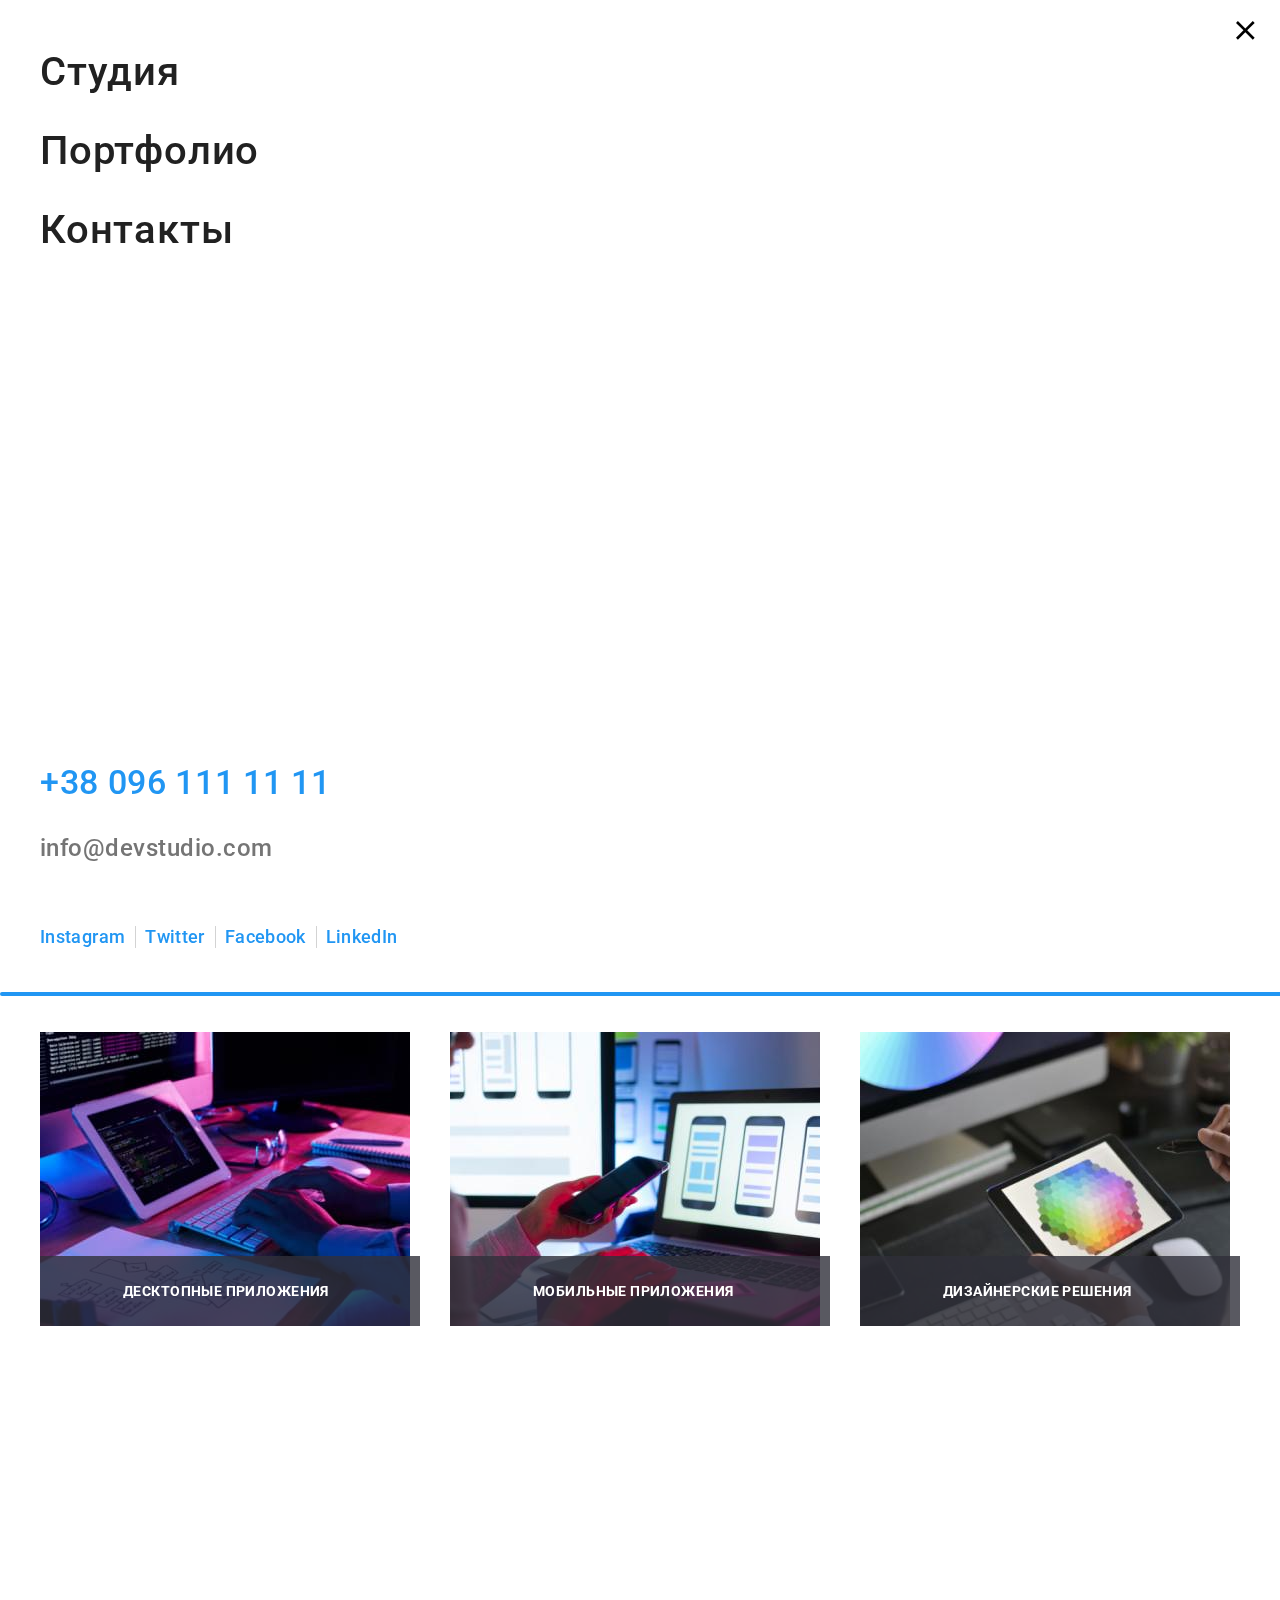
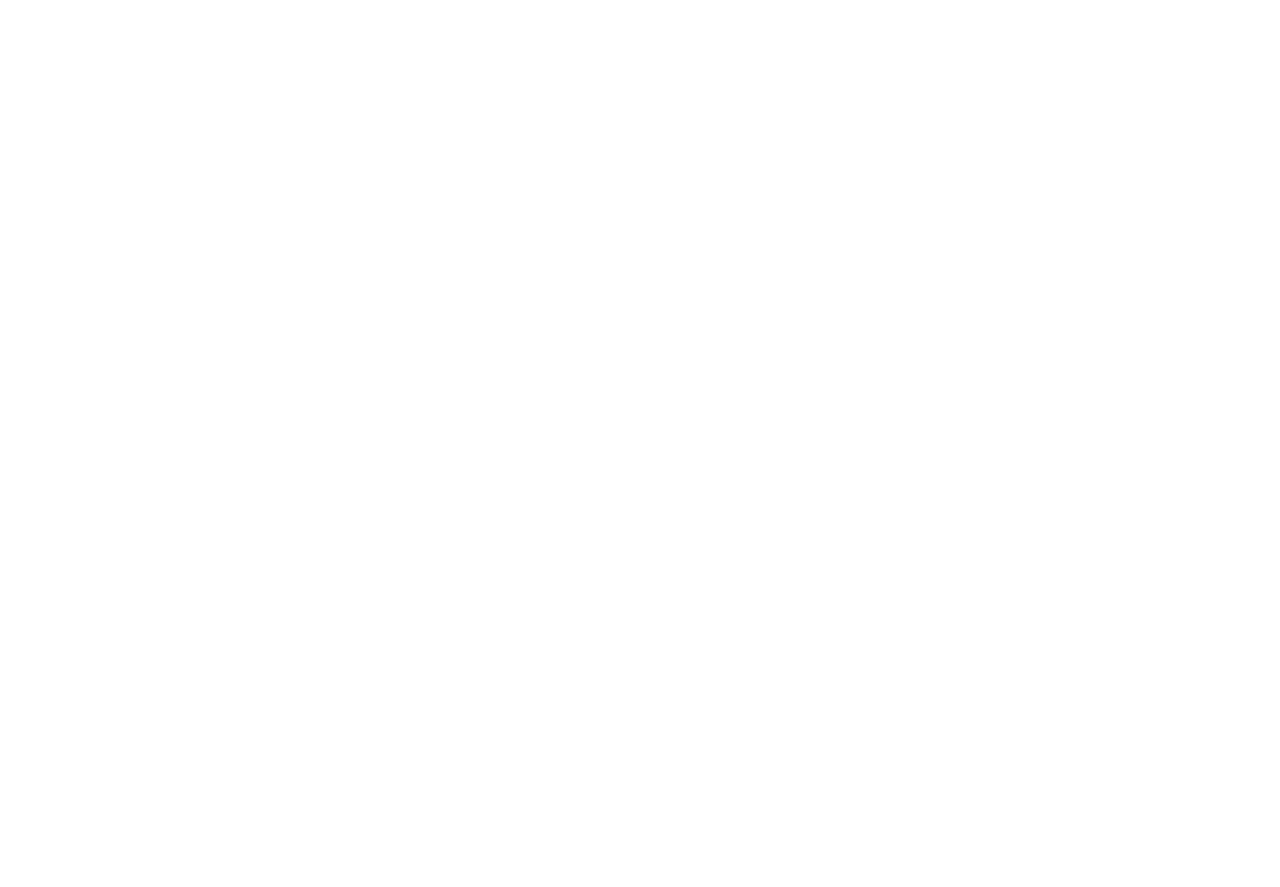
==== commit 44254c25: "mob menu troubles" ====
--- a/index.html
+++ b/index.html
@@ -17,7 +17,7 @@
 
 </head>
 <body>
-    <!-- <header class="header">
+    <header class="header">
         <div class="container">
     <a class="logo header__logo link" href="/">
                     <p lang="en"><span class="logo__blue link">Web</span>Studio</p>
@@ -36,15 +36,51 @@
             <use href="./img/svg/icons.svg#icon-smartphone"></use>
         </svg> +38 096 111 11 11</a>
         </div>
+                <button type="button" class="header-open-button"> <svg class="header-open-icon" width="40" height="40px">
+                        <use href="./img/svg/icons.svg#icon-menu_40px"></use>
+                    </svg></button>
+                <div class="mob is-hidden">
+                    <button type="button" class="mob__button"> <svg class="mob__icon" width="40" height="40px">
+                            <use href="./img/svg/icons.svg#icon-close_40px"></use>
+                        </svg></button>
+                    <div class="mobcontent">
+                    <nav class="mob__nav">
+                        <ul class="mob__navlist list">
+                            <li class="mob__navitem"> <a class="mob__navlink link current" href="./index.html">Студия</a></li>
+                            <li class="mob__navitem"> <a class="mob__navlink link" href="./portfolio.html">Портфолио</a></li>
+                            <li class="mob__navitem"> <a class="mob__navlink link" href="#contacts">Контакты</a></li>
+                        </ul>
+                    </nav>
+                    <div class="mob__connect header__connect">
+                        <a href="tel:+380961111111" class="mob__tel link"> +38 096 111 11 11</a>
+                        <a href="mailto:info@devstudio.com" class="mob__link link">  info@devstudio.com</a>
+                    <ul class="social-mob__list list">
+                        <li class="social-mob__item">
+                            <a href="/" class="social-mob__link link">Instagram</a>
+                        </li>
+                        <li class="social-mob__item">
+                            <a href="/" class="social-mob__link link">Twitter</a>
+                        </li>
+                        <li class="social-mob__item">
+                            <a href="/" class="social-mob__link link">Facebook</a>
+                        </li>
+                        <li class="social-mob__item">
+                            <a href="/" class="social-mob__link link">LinkedIn</a>
+                        </li>
+                    </ul>
+                        </div>
+                    </div>
+
+                </div>
         </div>
-    </header> -->
+    </header>
     <main>
-        <!-- <section class="top">
+        <section class="top">
             <div class="container">
             <h1 class="top__title">Эффективные решения <br> для вашего бизнеса</h1>
             <button class="top__button" data-modal-open>Заказать услугу</button>
             </div>
-        </section> -->
+        </section>
         <section class="features">
             <div class="container">
                 <ul class="features__list list">
@@ -66,7 +102,7 @@
                     </li>
                 </ul>
         </section>
-        <!-- <section class="wwd">
+        <section class="wwd">
             <div class="container">
             <h2 class="wwd__title">Чем мы занимаемся</h2>
                 <ul class="wwd__list list">
@@ -84,13 +120,22 @@
                     </li>
                 </ul>
                 </div>
-            </section> -->
-        <!-- <section class="team">
+            </section>
+        <section class="team">
             <div class="container">
             <h2 class="team__title">Наша команда</h2>
             <ul class="team__list list">
                 <li class="team__item">
-                    <img src="./img/img-1.jpg" alt="член команды1" width="270" height="260">
+                    <picture>
+                        <source
+                        srcset="./img/img-1-des.jpg 1x, ./img/img-1-des-2x.jpg 2x"
+                        @media="(min-width: 1200px)"/>
+                        <source srcset="./img/img-1-tab.jpg 1x, ./img/img-1-tab-2x.jpg 2x"
+                        @media="(min-width: 768px)" />
+                        <source srcset="./img/img-1-mob.jpg 1x, ./img/img-1-mob-2x.jpg 2x"
+                        @media="(min-width: 480px)" />
+                    </picture>
+                    <img src="./img/img-1-des.jpg" alt="член команды1">
                     <div class="who">
                     <h3 class="who__title">Игорь Демьяненко</h3>
                     <p class="who__text">Product Designer</p>
@@ -111,7 +156,12 @@
                     </ul>
                 </li>
                 <li class="team__item">
-                    <img src="./img/img-2.jpg" alt="член команды2" width="270" height="260">
+                    <picture>
+                        <source srcset="./img/img-2-des.jpg 1x, ./img/img-2-des-2x.jpg 2x" @media="(min-width: 1200px)"/>
+                        <source srcset="./img/img-2-tab.jpg 1x, ./img/img-2-tab-2x.jpg 2x" @media="(min-width: 768px)"/>
+                        <source srcset="./img/img-2-mob.jpg 1x, ./img/img-2-mob-2x.jpg 2x" @media="(min-width: 480px)"/>
+                    </picture>
+                    <img src="./img/img-2.jpg" alt="член команды2">
                     <div class="who">
                     <h3 class="who__title">Ольга Репина</h3>
                     <p class="who__text">Frontend Developer</p>
@@ -138,7 +188,7 @@
                     </ul>
                 </li>
                 <li class="team__item">
-                    <img src="./img/img-3.jpg" alt="член команды3" width="270" height="260">
+                    <img src="./img/img-3.jpg" alt="член команды3">
                     <div class="who">
                     <h3 class="who__title">Николай Тарасов</h3>
                     <p class="who__text">Marketing</p>
@@ -165,7 +215,7 @@
                     </ul>
                 </li>
                 <li class="team__item">
-                    <img src="./img/img-4.jpg" alt="член команды4" width="270" height="260">
+                    <img src="./img/img-4.jpg" alt="член команды4">
                     <div class="who">
                     <h3 class="who__title">Михаил Ермаков</h3>
                     <p class="who__text">UI Designer</p>
@@ -191,8 +241,8 @@
                 </li>
             </ul>
             </div>
-        </section> -->
-        <!-- <section class="partners">
+        </section>
+        <section class="partners">
             <div class="container">
                 <h2 class="partners__title">Постоянные клиенты</h2>
                     <ul class="partners__list list">
@@ -216,7 +266,7 @@
                         </svg></a></il>
                     </ul>
             </div>
-        </section> -->
+        </section>
     </main>
     <!-- <footer class="footer">
         <div class="container footer-info">
@@ -322,5 +372,6 @@
     </div>
     </div>
     <script src="./js/modal.js"></script>
+    <script src="./js/menu.js"></script>
 </body>
 </html>--- a/css/main.min.css
+++ b/css/main.min.css
@@ -1 +1 @@
-.header .container{display:flex;align-items:center}.header{background-color:#fff;border-bottom:1px solid #ececec}.nav__item{max-height:80px}.nav__item:not(:last-child){margin-right:50px}.nav__link{font-weight:500;font-size:14px;line-height:1.1428571429;letter-spacing:.02em;color:var(--main-text-color);padding:32px 0px;position:relative;transition:250ms color var(--timing-animation)}.current{color:var(--second-text-color)}.current::after{position:absolute;content:"";display:block;width:100%;height:4px;left:0px;bottom:0px;border-radius:2px;background-color:var(--second-text-color);animation-name:grow;animation-duration:1100ms;animation-timing-function:var(--timing-animation);animation-delay:250ms;animation-fill-mode:forwards}@keyframes grow{from{transform:scale(0)}to{transform:scale(1)}}.connect__link,.connect__tel{font-weight:500;font-size:14px;line-height:1.14;letter-spacing:.02em;color:#757575;display:flex;align-items:center;justify-content:center;transition:color 250ms cubic-bezier(0.4, 0, 0.2, 1)}.connect__link:hover,.connect__link:focus,.connect__tel:hover,.connect__tel:focus{color:var(--second-text-color);fill:var(--second-text-color)}.connect__icon{margin-right:10px;fill:currentColor;transition:250ms fill var(--timing-animation)}.connect__icon:hover,.connect__icon:focus{color:var(--second-text-color);fill:var(--second-text-color)}.nav__list{display:flex;align-items:center}.connect{display:flex}.header__connect{margin-left:auto}.connect__tel{margin-left:50px}.top{background-color:#c4c4c4;padding-top:200px;padding-bottom:200px;background-image:linear-gradient(to right, rgba(47, 48, 58, 0.4), rgba(47, 48, 58, 0.4)),url(../img/top-back.jpg);background-repeat:no-repeat;background-position:center;background-size:cover;max-width:1600px;margin:0 auto}.top__title{font-weight:900;font-size:44px;line-height:1.36;letter-spacing:.06em;text-transform:uppercase;color:#fff;box-sizing:content-box;text-align:center;margin-bottom:30px}.top__button{font-family:inherit;font-size:16px;font-weight:700;line-height:1.875;letter-spacing:.06em;color:#fff;background-color:var(--second-text-color);cursor:pointer;border-radius:4px;border:1px solid rgba(0,0,0,0);display:block;text-align:center;margin:auto;width:200px;height:50px;transition:width 250ms var(--timing-animation),height 250ms var(--timing-animation)}.top__button:hover{width:203px;height:51px}.features{padding-top:60px}.features__list{display:flex;justify-content:center;align-items:center;gap:30px}.features__item{max-width:450px}.feature-icon-1::before,.feature-icon-2::before,.feature-icon-3::before,.feature-icon-4::before{margin-bottom:30px;display:flex;content:"";height:120px;background-color:#f5f4fa;background-repeat:no-repeat;background-position:center;border-radius:4px;border:1px solid rgba(0,0,0,0)}.feature-icon-1::before{background-image:url(../img/svg/antenna1.svg)}.feature-icon-2::before{background-image:url(../img/svg/clock1.svg)}.feature-icon-3::before{background-image:url(../img/svg/diagram1.svg)}.feature-icon-4::before{background-image:url(../img/svg/astronaut1.svg)}.feature-icon-1:hover::before,.feature-icon-2:hover::before,.feature-icon-3:hover::before,.feature-icon-4:hover::before{animation:testrotate 1s infinite alternate linear;animation-duration:1000ms;animation-delay:250ms}@keyframes testrotate{0%{transform:rotateY(0deg)}100%{transform:rotateY(180deg)}}.features__title{font-size:14px;line-height:1.14;letter-spacing:.03em;text-transform:uppercase;color:var(--main-text-color);margin-bottom:10px}.features__text{font-weight:400;font-size:14px;line-height:1.71;letter-spacing:.03em;color:#757575}.wwd{padding-top:94px;padding-bottom:94px}.wwd__title{font-size:36px;line-height:1.1666666667;letter-spacing:.03em;color:var(--main-text-color);box-sizing:content-box;text-align:center;margin-bottom:50px}.wwd__item{flex-basis:calc(33.3333333333% - 30px);margin-left:30px;position:relative}.wwd__item::before{position:absolute;content:"";width:100%;height:70px;background-color:rgba(47,48,58,.8);bottom:0px}.wwd__text{position:absolute;top:251px;left:83px;font-style:normal;font-weight:700;font-size:14px;line-height:1.1428571429;text-align:center;letter-spacing:.03em;text-transform:uppercase;color:#fff}.wwd__list{display:flex;align-items:center;margin-left:-30px}.team{background-color:#f5f4fa;padding-top:94px;padding-bottom:94px}.who{padding-top:30px;padding-bottom:30px}.team__title{font-size:36px;line-height:1.1666666667;letter-spacing:.03em;color:var(--main-text-color);box-sizing:content-box;text-align:center;margin-bottom:50px}.team__list{display:flex;align-items:center;margin-left:-30px}.team__item{flex-basis:calc(33.3333333333% - 30px);margin-left:30px;background-color:#fff;box-sizing:border-box;box-shadow:0px 2px 1px 0px rgba(0,0,0,.2),0px 1px 1px 0px rgba(0,0,0,.1411764706),0px 1px 3px 0px rgba(0,0,0,.1215686275);border-radius:4px}.who__title{font-weight:500;font-size:16px;line-height:1.1875;letter-spacing:.03em;color:var(--main-text-color);box-sizing:content-box;text-align:center}.who__text{font-weight:400;font-size:16px;line-height:1.1875;letter-spacing:.03em;color:#757575;box-sizing:content-box;text-align:center;margin-top:10px}.team__soc{margin-bottom:30px}.partners{padding-top:94px;padding-bottom:94px}.partners__title{font-family:"Roboto";font-style:normal;font-weight:700;font-size:36px;line-height:1.1666666667;text-align:center;letter-spacing:.03em;color:var(--main-text-color);margin-bottom:50px}.partners__list{display:flex;align-items:center;justify-content:center}.partners__link{width:170px;height:92px;border-radius:4px;border:1px solid rgba(0,0,0,0);border-color:#afb1b8;display:flex;align-items:center;justify-content:center;margin-right:30px;transition:250ms border-color var(--timing-animation)}.partners__link:hover,.partners__link:focus{border-color:var(--second-text-color)}.partners__icon{fill:#afb1b8;transition:250ms fill var(--timing-animation)}.partners__link:hover .partners__icon,.partners__link:focus .partners__icon{fill:var(--second-text-color)}.footer{background-color:#2f303a;padding-top:60px;padding-bottom:60px}.footer-info{display:flex;align-items:baseline}.footer__address{margin-right:70px}.social__title{font-family:"Roboto";font-style:normal;font-weight:700;font-size:14px;line-height:1.1428571429;letter-spacing:.03em;text-transform:uppercase;color:#fff;margin-bottom:20px}.footer__soclink{background-color:rgba(255,255,255,.1019607843)}.footer__pic{fill:#fff}.subscribe{display:block;margin-left:93px}.subscribe__input{display:flex;width:358px;height:50px;color:rgba(255,255,255,.6);border:1px solid rgba(255,255,255,.3);filter:drop-shadow(0px 4px 4px rgba(0, 0, 0, 0.15));border-radius:4px;background-color:rgba(0,0,0,0);padding-left:16px;outline:rgba(0,0,0,0);transition:250ms border var(--timing-animation)}.subscribe__input:hover,.subscribe__input:focus{border:1px solid var(--second-text-color)}.subscribe__input::placeholder{font-weight:400;font-size:16px;line-height:1.25;display:flex;align-items:center;letter-spacing:.03em;color:rgba(255,255,255,.6)}.subscribe__title{font-weight:700;font-size:14px;line-height:1.1428571429;letter-spacing:.03em;text-transform:uppercase;color:#fff}.subscribe__field{display:flex;align-items:center;margin-top:20px}.subscribe__button{font-family:inherit;font-size:16px;font-weight:700;line-height:1.875;letter-spacing:.06em;color:#fff;width:200px;height:50px;background-color:var(--second-text-color);cursor:pointer;border-radius:4px;border:1px solid rgba(0,0,0,0);display:flex;align-items:flex-end;box-shadow:0px 4px 4px rgba(0,0,0,.15);margin-left:10px;display:flex;align-items:center;justify-content:center}.subscribe__icon{fill:#fff;margin-left:10px}.gallery{padding-top:94px;padding-bottom:94px}.gallery-buttons-list{display:flex;align-items:center;justify-content:center;margin-bottom:50px}.gallery-buttons-link{font-family:inherit;font-weight:500;font-size:16px;line-height:1.62;letter-spacing:.03em;color:var(--main-text-color);background-color:#f5f4fa;cursor:pointer;padding:6px 22px;border-radius:4px;border:1px solid rgba(0,0,0,0);transition:250ms background-color var(--timing-animation),250ms box-shadow var(--timing-animation),250ms color var(--timing-animation)}.gallery-buttons-link:hover,.gallery-buttons-link:focus{background-color:var(--second-text-color);box-shadow:0px 2px 2px 0px rgba(0,0,0,.1215686275),0px 1px 2px 0px rgba(0,0,0,.0784313725),0px 3px 1px 0px rgba(0,0,0,.1019607843);color:#fff}.gallery-buttons-item:not(:last-child){margin-right:8px}.gallery-list{display:flex;align-items:center;flex-wrap:wrap;margin:-15px}.gallery-item{flex-basis:calc(33.3333333333% - 30px);margin:15px;position:relative}.gallery-item:hover{box-shadow:0px 3px 1px rgba(0,0,0,.1),0px 1px 2px rgba(0,0,0,.08),0px 2px 2px rgba(0,0,0,.12)}.gallery-item img{display:block;max-width:100%}.gallery-thumb{position:relative;width:100%;height:294px;overflow:hidden}.gallery-thumb::before{position:absolute;content:"";width:100%;height:100%;background-color:rgba(33,150,243,.9);transform:translateY(100%);transition:transform 250ms var(--timing-animation)}.gallery-item:hover .gallery-thumb::before{transform:translateY(0%)}.gallery-thumb-text{position:absolute;font-style:normal;top:0px;font-weight:400;font-size:18px;line-height:1.56;padding:63px 24px;letter-spacing:.03em;color:#fff;transform:translateY(100%);transition:transform 350ms var(--timing-animation)}.gallery-item:hover .gallery-thumb-text{transform:translateY(0%)}.gallery-text{padding-top:20px;padding-bottom:20px;border:1px solid #eee}.gallery-item-title{font-size:18px;line-height:2;letter-spacing:.06em;color:#212121;margin-left:24px}.gallery-item-text{font-weight:400;font-size:16px;line-height:1.88;letter-spacing:.03em;color:#757575;margin-top:4px;margin-left:24px}.current-button{color:#fff;background-color:#2196f3}.container{width:100%;margin:0 auto;padding-left:15px;padding-right:15px}.logo{font-family:"Raleway",sans-serif;font-style:normal;font-size:26px;line-height:1.1923076923;letter-spacing:.03em;display:block}.header__logo{margin-right:90px;padding:25px 0px;color:#000}.logo__blue{font-family:"Raleway",sans-serif;font-size:26px;line-height:1.1923076923;letter-spacing:.03em;color:#2196f3}.footer-logo{color:#fff}.soc-list{display:flex;justify-content:center;margin-bottom:30px}.soc-list__icon{width:44px;height:44px;margin-right:10px}.soc-list__icon:last-child{margin-right:0}.soc-list__link{width:100%;height:100%;border-radius:50%;display:flex;align-items:center;justify-content:center;transition:250ms background-color var(--timing-animation)}.soc-list__link:hover,.soc-list__link:focus{background-color:var(--second-text-color)}.soc-list__pic{fill:#afb1b8;transition:250ms fill var(--timing-animation)}.soc-list__link:hover .soc-list__pic,.soc-list__link:focus .soc-list__pic{fill:#fff}.address{font-style:normal}.address__item:not(:last-child){margin-bottom:10px}.address__list{margin-top:20px;display:block}.address__location{font-weight:400;font-size:14px;line-height:1.71;letter-spacing:.03em;color:#fff;transition:250ms color var(--timing-animation)}.address__location:hover,.address__location:focus{color:var(--second-text-color)}.address__mail{font-weight:400;font-size:14px;line-height:1.71;letter-spacing:.03em;color:rgba(255,255,255,.6);transition:250ms color var(--timing-animation)}.address__mail:hover,.address__mail:focus{color:var(--second-text-color)}.address__tel{font-weight:400;font-size:14px;line-height:1.71;letter-spacing:.03em;color:rgba(255,255,255,.6);transition:250ms color var(--timing-animation)}.address__tel:hover,.address__tel:focus{color:var(--second-text-color)}.backdrop{position:fixed;top:0;left:0;width:100%;height:100%;background-color:rgba(0,0,0,.2);opacity:1;transition:opacity 250ms var(--timing-animation)}.backdrop.is-hidden{opacity:0;pointer-events:none}.modal{width:528px;min-height:581px;position:absolute;top:50%;left:50%;transform:translate(-50%, -50%) scale(1);opacity:1;visibility:visible;transition:transform 250ms var(--timing-animation),opacity 250ms var(--timing-animation),scale 250ms var(--timing-animation);background-color:#fff;box-shadow:0px 1px 3px rgba(0,0,0,.12),0px 1px 1px rgba(0,0,0,.14),0px 2px 1px rgba(0,0,0,.2);border-radius:4px;padding:40px}.backdrop.is-hidden .modal{transform:translate(-50%, -50%) scale(1.2);opacity:0;visibility:hidden}.no-scroll{overflow:hidden}.close-modal-button{position:absolute;top:8px;right:8px;width:30px;height:30px;border-radius:50%;border:1px solid rgba(0,0,0,.1);background:#fff;display:flex;justify-content:center;align-items:center;transition:250ms border var(--timing-animation)}.close-modal-button:focus{border:3px solid rgba(0,0,0,.3)}.link-icon-close{width:100%;height:100%;fill:currentColor;transition:250ms fill var(--timing-animation);display:flex}.link-icon-close:hover,.link-icon-close:focus{fill:var(--second-text-color)}.modal-title{font-weight:700;font-size:20px;line-height:1.15;text-align:center;letter-spacing:.03em;color:#212121}.modal-form{width:448px;margin-top:12px}.modal-input{box-sizing:border-box;width:100%;height:40px;border:1px solid rgba(0,0,0,0);border-color:rgba(33,33,33,.2);border-radius:4px;transition:250ms border-color var(--timing-animation);outline:rgba(0,0,0,0);padding-left:42px}.modal-input:hover,.modal-input:focus{border-color:var(--second-text-color);fill:var(--second-text-color)}.modal-wrap{position:relative}.modal-field{margin-bottom:10px}.form-icon{position:absolute;left:12px;top:50%;transform:translateY(-50%);transition:250ms fill var(--timing-animation)}.modal-input:hover+.form-icon,.modal-input:focus+.form-icon{fill:var(--second-text-color)}.modal-input-comment{box-sizing:border-box;width:448px;height:120px;left:576px;top:518px;font-size:14px;line-height:1.1428571429;letter-spacing:.01em;color:rgba(117,117,117,.5);border:1px solid rgba(0,0,0,0);border-color:rgba(33,33,33,.2);border-radius:4px;margin-bottom:10px;transition:250ms border-color var(--timing-animation);outline:rgba(0,0,0,0);resize:none;padding:12px 16px}.modal-input-comment::placeholder{position:absolute;font-weight:400;font-size:12px;line-height:1.1666666667;letter-spacing:.01em;color:rgba(117,117,117,.5)}.modal-input-comment:hover,.modal-input-comment:focus{border-color:var(--second-text-color);fill:var(--second-text-color)}.policy{font-weight:400;font-size:14px;line-height:1.7142857143;letter-spacing:.03em;color:#757575;margin-bottom:30px;display:flex;align-items:center;justify-content:center}.check-icon{fill:rgba(0,0,0,0)}.policy span{width:16px;height:15px;border:2px solid #212121;border-radius:3px;margin-right:9px;display:flex;align-items:center;justify-content:center}.modal-check:checked+.policy span{background-color:var(--second-text-color);border:none}.modal-check:checked+.policy .check-icon{fill:#fff}.modal-button{font-family:inherit;font-size:16px;font-weight:700;line-height:1.875;letter-spacing:.06em;color:#fff;width:200px;height:50px;background-color:var(--second-text-color);cursor:pointer;padding:10px 32px;border-radius:4px;border:1px solid rgba(0,0,0,0);display:block;text-align:center;margin:auto;box-shadow:0px 4px 4px rgba(0,0,0,.15);transition:width 250ms var(--timing-animation),height 250ms var(--timing-animation)}.modal-button:hover{width:203px;height:51px}.modal-label{font-weight:400;font-size:12px;line-height:1.1666666667;letter-spacing:.01em;color:#757575;display:block;margin-bottom:4px}.modal-policy-link{text-decoration-line:underline;color:#2196f3;margin-left:4px}:root{--main-text-color: #212121;--second-text-color: #2196f3;--typical-margin: 20px;--timing-animation: cubic-bezier(0.4, 0, 0.2, 1)}p,h1,h2,h3,h4,h5,h6{margin:0}ul,ol{margin:0;padding-left:0}button{cursor:pointer}img{display:block;max-width:100%;height:auto}body{font-family:"Roboto",sans-serif}.list{list-style:none}.link{text-decoration:none}.visually-hidden{position:absolute;white-space:nowrap;width:1px;height:1px;overflow:hidden;border:0;padding:0;clip:rect(0 0 0 0);clip-path:inset(50%);margin:-1px}/*# sourceMappingURL=main.min.css.map */+:root{--main-text-color: #212121;--second-text-color: #2196f3;--typical-margin: 20px;--timing-animation: cubic-bezier(0.4, 0, 0.2, 1)}p,h1,h2,h3,h4,h5,h6{margin:0}ul,ol{margin:0;padding-left:0}button{cursor:pointer}img{display:block;max-width:100%;height:auto}body{font-family:"Roboto",sans-serif}.list{list-style:none}.link{text-decoration:none}.visually-hidden{position:absolute;white-space:nowrap;width:1px;height:1px;overflow:hidden;border:0;padding:0;clip:rect(0 0 0 0);clip-path:inset(50%);margin:-1px}.header .container{display:flex;align-items:center}.header{background-color:#fff;border-bottom:1px solid #ececec}.nav{display:none}.nav__item{max-height:80px}.nav__item:not(:last-child){margin-right:50px}.nav__link{font-weight:500;font-size:14px;line-height:1.1428571429;letter-spacing:.02em;color:var(--main-text-color);padding:32px 0px;position:relative;transition:250ms color var(--timing-animation)}.current{color:var(--second-text-color)}.current::after{position:absolute;content:"";display:block;width:100%;height:4px;left:0px;bottom:0px;border-radius:2px;background-color:var(--second-text-color);animation-name:grow;animation-duration:1100ms;animation-timing-function:var(--timing-animation);animation-delay:250ms;animation-fill-mode:forwards}@keyframes grow{from{transform:scale(0)}to{transform:scale(1)}}.connect__link,.connect__tel{font-weight:500;font-size:14px;line-height:1.14;letter-spacing:.02em;color:#757575;display:flex;align-items:center;justify-content:center;transition:color 250ms cubic-bezier(0.4, 0, 0.2, 1)}.connect__link:hover,.connect__link:focus,.connect__tel:hover,.connect__tel:focus{color:var(--second-text-color);fill:var(--second-text-color)}.connect__icon{margin-right:10px;fill:currentColor;transition:250ms fill var(--timing-animation)}.connect__icon:hover,.connect__icon:focus{color:var(--second-text-color);fill:var(--second-text-color)}.nav__list{display:flex;align-items:center}.connect{display:none}.header__connect{margin-left:auto}.connect__tel{margin-left:50px}.header-open-button{display:block;margin-left:auto;border:none;background-color:#fff;padding:10px 0}.header-open-icon{fill:currentColor}.header-open-icon:hover{fill:var(--second-text-color)}.mob{position:fixed;top:0;left:0;background-color:#fff;height:796vw;width:100%}.mob .is-hidden{visibility:hidden;opacity:0;pointer-events:none}.mobcontent{position:fixed;top:0;left:0;width:100%;height:800px;padding:48px 40px;display:flex;flex-direction:column;justify-content:space-between;height:100%;overflow-y:auto}.mob__button{position:fixed;top:10px;right:15px;padding:0;background-color:rgba(0,0,0,0);border:none;cursor:pointer;fill:currentColor}.mob__button:hover{fill:var(--second-text-color)}.mob__navlist{text-align:left}.mob__navitem{padding-bottom:32px}.mob__navitem:last-child{padding-bottom:0}.mob__navlink{font-weight:500;font-size:40px;line-height:1.175;letter-spacing:.02em;color:var(--main-text-color)}.mob__navlink:hover{fill:var(--second-text-color)}.mob__connect{margin-left:0}.mob__tel{font-weight:500;font-size:34px;line-height:1.1764705882;letter-spacing:.02em;color:#2196f3;padding-bottom:32px;display:block}.mob__link{font-weight:500;font-size:24px;line-height:1.1666666667;letter-spacing:.02em;color:#757575}.social-mob__list{display:flex;padding-top:64px}.social-mob__item+.social-mob__item{position:relative;margin-left:20px}.social-mob__item+.social-mob__item:first-child{margin-left:0}.social-mob__item+.social-mob__item::before{position:absolute;left:-10px;content:"";display:block;height:100%;border-right:1px solid rgba(33,33,33,.2)}.social-mob__item+.social-mob__item::before:first-child{border-right:none}.social-mob__link{font-weight:500;font-size:18px;line-height:1.22;letter-spacing:.02em;color:#2196f3}.top{background-color:#c4c4c4;padding:118px 0;background-image:linear-gradient(to right, rgba(47, 48, 58, 0.4), rgba(47, 48, 58, 0.4)),url(../img/top-back-mob.jpg);background-repeat:no-repeat;background-position:center;background-size:cover;max-width:767px;margin:0 auto}@media(min-device-pixel-ratio: 2),(min-resolution: 192dpi),(min-resolution: 2dppx){.top{background-image:linear-gradient(to right, rgba(47, 48, 58, 0.4), rgba(47, 48, 58, 0.4)),url(../img/top-back-mob-2x.jpg)}}@media screen and (min-width: 768px){.top{background-image:linear-gradient(to right, rgba(47, 48, 58, 0.4), rgba(47, 48, 58, 0.4)),url(../img/top-back-tab.jpg);max-width:1199px}}@media screen and (min-width: 768px)and (min-device-pixel-ratio: 2),screen and (min-width: 768px)and (min-resolution: 192dpi),screen and (min-width: 768px)and (min-resolution: 2dppx){.top{background-image:linear-gradient(to right, rgba(47, 48, 58, 0.4), rgba(47, 48, 58, 0.4)),url(../img/top-back-tab-2x.jpg)}}@media screen and (min-width: 1200px){.top{background-image:linear-gradient(to right, rgba(47, 48, 58, 0.4), rgba(47, 48, 58, 0.4)),url(../img/top-back-des.jpg);max-width:1600px}}@media screen and (min-width: 1200px)and (min-device-pixel-ratio: 2),screen and (min-width: 1200px)and (min-resolution: 192dpi),screen and (min-width: 1200px)and (min-resolution: 2dppx){.top{background-image:linear-gradient(to right, rgba(47, 48, 58, 0.4), rgba(47, 48, 58, 0.4)),url(../img/top-back-des-2x.jpg)}}.top__title{font-weight:900;font-size:26px;line-height:1.62;letter-spacing:.06em;text-transform:uppercase;color:#fff;box-sizing:content-box;text-align:center;margin-bottom:30px}@media screen and (min-width: 1200px){.top__title{font-size:44px;line-height:1.36}}.top__button{font-weight:700;font-size:16px;line-height:1.88;letter-spacing:.06em;color:#fff;background-color:var(--second-text-color);cursor:pointer;border-radius:4px;border:1px solid rgba(0,0,0,0);display:block;text-align:center;margin:auto;width:200px;height:50px;transition:width 250ms var(--timing-animation),height 250ms var(--timing-animation)}.top__button:hover{width:203px;height:51px}.features{padding:60px 0;margin:0 auto}@media screen and (min-width: 768px){.features{width:768px}}@media screen and (min-width: 1200px){.features{width:1200px;padding:94px 0}}.features__list{display:flex;flex-wrap:wrap;gap:30px}.features__item{max-width:450px}@media screen and (min-width: 768px){.features__item{width:354px}}@media screen and (min-width: 1200px){.features__item{width:270px}}.feature-icon-1::before,.feature-icon-2::before,.feature-icon-3::before,.feature-icon-4::before{margin-bottom:25px;display:flex;content:"";height:120px;background-color:#f5f4fa;background-repeat:no-repeat;background-position:center;border-radius:4px;border:1px solid rgba(0,0,0,0)}.feature-icon-1::before{background-image:url(../img/svg/antenna1.svg)}.feature-icon-2::before{background-image:url(../img/svg/clock1.svg)}.feature-icon-3::before{background-image:url(../img/svg/diagram1.svg)}.feature-icon-4::before{background-image:url(../img/svg/astronaut1.svg)}.feature-icon-1:hover::before,.feature-icon-2:hover::before,.feature-icon-3:hover::before,.feature-icon-4:hover::before{animation:testrotate 1s infinite alternate linear;animation-duration:1000ms;animation-delay:250ms}@keyframes testrotate{0%{transform:rotateY(0deg)}100%{transform:rotateY(180deg)}}.features__title{font-size:14px;line-height:1.1428571429;text-align:center;letter-spacing:.03em;text-transform:uppercase;color:var(--main-text-color);margin-bottom:10px}.features__text{font-weight:400;font-size:14px;line-height:1.71;letter-spacing:.03em;color:#757575}.wwd{display:none}@media screen and (min-width: 1200px){.wwd{display:block;padding-bottom:94px}}.wwd__title{font-size:36px;line-height:1.1666666667;letter-spacing:.03em;color:var(--main-text-color);box-sizing:content-box;text-align:center;margin-bottom:50px}.wwd__item{flex-basis:calc(33.3333333333% - 30px);margin-left:30px;position:relative}.wwd__item::before{position:absolute;content:"";width:100%;height:70px;background-color:rgba(47,48,58,.8);bottom:0px}.wwd__text{position:absolute;top:251px;left:83px;font-style:normal;font-weight:700;font-size:14px;line-height:1.1428571429;text-align:center;letter-spacing:.03em;text-transform:uppercase;color:#fff}.wwd__list{display:flex;align-items:center;margin-left:-30px}.team{background-color:#f5f4fa;padding:60px 0;margin:0 auto}@media screen and (min-width: 1200px){.team{padding:94px 0}}.who{padding-top:30px;padding-bottom:16px}.team__title{font-weight:700;font-size:28px;line-height:1.1785714286;text-align:center;letter-spacing:.03em;color:var(--main-text-color);margin-bottom:30px}@media screen and (min-width: 1200px){.team__title{font-size:36px;line-height:1.1666666667;color:var(--main-text-color);margin-bottom:50px}}.team__list{display:flex;flex-wrap:wrap;gap:30px}@media screen and (min-width: 1200px){.team__list{flex-wrap:nowrap}}.team__item{max-width:450px;background-color:#fff;box-sizing:border-box;box-shadow:0px 2px 1px 0px rgba(0,0,0,.2),0px 1px 1px 0px rgba(0,0,0,.1411764706),0px 1px 3px 0px rgba(0,0,0,.1215686275);border-radius:4px}@media screen and (min-width: 768px){.team__item{width:354px}}@media screen and (min-width: 1200px){.team__item{width:270px;margin-left:30px}}.who__title{font-weight:500;font-size:16px;line-height:1.1875;letter-spacing:.03em;color:var(--main-text-color);box-sizing:content-box;text-align:center}.who__text{font-weight:400;font-size:16px;line-height:1.1875;letter-spacing:.03em;color:#757575;box-sizing:content-box;text-align:center;margin-top:10px}.team__soc{margin-bottom:24px}@media screen and (min-width: 1200px){.team__soc{margin-bottom:30px}}.partners{padding:60px 0;margin:0 auto}@media screen and (min-width: 1200px){.partners{padding:94px 0}}.partners__title{font-weight:700;font-size:28px;line-height:1.1785714286;text-align:center;letter-spacing:.03em;color:var(--main-text-color);margin-bottom:30px}@media screen and (min-width: 1200px){.partners__title{font-size:36px;line-height:1.1666666667;margin-bottom:50px}}.partners__list{display:flex;flex-wrap:wrap;justify-content:center;gap:30px}.partners__item{max-width:210px;height:92px}@media screen and (min-width: 768px){.partners__item{max-width:226px}}@media screen and (min-width: 1200px){.partners__item{max-width:170px}}.partners__link{padding:16px 52px;border-radius:4px;border:1px solid rgba(0,0,0,0);border-color:#afb1b8;display:flex;align-items:center;justify-content:center;transition:250ms border-color var(--timing-animation)}.partners__link:hover,.partners__link:focus{border-color:var(--second-text-color)}@media screen and (min-width: 1200px){.partners__link{padding:16px 60px}}@media screen and (min-width: 1200px){.partners__link{padding:16px 32px}}.partners__icon{fill:#afb1b8;transition:250ms fill var(--timing-animation)}.partners__link:hover .partners__icon,.partners__link:focus .partners__icon{fill:var(--second-text-color)}.footer{background-color:#2f303a;padding-top:60px;padding-bottom:60px}.footer-info{display:flex;align-items:baseline}.footer__address{margin-right:70px}.social__title{font-family:"Roboto";font-style:normal;font-weight:700;font-size:14px;line-height:1.1428571429;letter-spacing:.03em;text-transform:uppercase;color:#fff;margin-bottom:20px}.footer__soclink{background-color:rgba(255,255,255,.1019607843)}.footer__pic{fill:#fff}.subscribe{display:block;margin-left:93px}.subscribe__input{display:flex;width:358px;height:50px;color:rgba(255,255,255,.6);border:1px solid rgba(255,255,255,.3);filter:drop-shadow(0px 4px 4px rgba(0, 0, 0, 0.15));border-radius:4px;background-color:rgba(0,0,0,0);padding-left:16px;outline:rgba(0,0,0,0);transition:250ms border var(--timing-animation)}.subscribe__input:hover,.subscribe__input:focus{border:1px solid var(--second-text-color)}.subscribe__input::placeholder{font-weight:400;font-size:16px;line-height:1.25;display:flex;align-items:center;letter-spacing:.03em;color:rgba(255,255,255,.6)}.subscribe__title{font-weight:700;font-size:14px;line-height:1.1428571429;letter-spacing:.03em;text-transform:uppercase;color:#fff}.subscribe__field{display:flex;align-items:center;margin-top:20px}.subscribe__button{font-family:inherit;font-size:16px;font-weight:700;line-height:1.875;letter-spacing:.06em;color:#fff;width:200px;height:50px;background-color:var(--second-text-color);cursor:pointer;border-radius:4px;border:1px solid rgba(0,0,0,0);display:flex;align-items:flex-end;box-shadow:0px 4px 4px rgba(0,0,0,.15);margin-left:10px;display:flex;align-items:center;justify-content:center}.subscribe__icon{fill:#fff;margin-left:10px}.gallery{padding-top:94px;padding-bottom:94px}.gallery-buttons-list{display:flex;align-items:center;justify-content:center;margin-bottom:50px}.gallery-buttons-link{font-family:inherit;font-weight:500;font-size:16px;line-height:1.62;letter-spacing:.03em;color:var(--main-text-color);background-color:#f5f4fa;cursor:pointer;padding:6px 22px;border-radius:4px;border:1px solid rgba(0,0,0,0);transition:250ms background-color var(--timing-animation),250ms box-shadow var(--timing-animation),250ms color var(--timing-animation)}.gallery-buttons-link:hover,.gallery-buttons-link:focus{background-color:var(--second-text-color);box-shadow:0px 2px 2px 0px rgba(0,0,0,.1215686275),0px 1px 2px 0px rgba(0,0,0,.0784313725),0px 3px 1px 0px rgba(0,0,0,.1019607843);color:#fff}.gallery-buttons-item:not(:last-child){margin-right:8px}.gallery-list{display:flex;align-items:center;flex-wrap:wrap;margin:-15px}.gallery-item{flex-basis:calc(33.3333333333% - 30px);margin:15px;position:relative}.gallery-item:hover{box-shadow:0px 3px 1px rgba(0,0,0,.1),0px 1px 2px rgba(0,0,0,.08),0px 2px 2px rgba(0,0,0,.12)}.gallery-item img{display:block;max-width:100%}.gallery-thumb{position:relative;width:100%;height:294px;overflow:hidden}.gallery-thumb::before{position:absolute;content:"";width:100%;height:100%;background-color:rgba(33,150,243,.9);transform:translateY(100%);transition:transform 250ms var(--timing-animation)}.gallery-item:hover .gallery-thumb::before{transform:translateY(0%)}.gallery-thumb-text{position:absolute;font-style:normal;top:0px;font-weight:400;font-size:18px;line-height:1.56;padding:63px 24px;letter-spacing:.03em;color:#fff;transform:translateY(100%);transition:transform 350ms var(--timing-animation)}.gallery-item:hover .gallery-thumb-text{transform:translateY(0%)}.gallery-text{padding-top:20px;padding-bottom:20px;border:1px solid #eee}.gallery-item-title{font-size:18px;line-height:2;letter-spacing:.06em;color:#212121;margin-left:24px}.gallery-item-text{font-weight:400;font-size:16px;line-height:1.88;letter-spacing:.03em;color:#757575;margin-top:4px;margin-left:24px}.current-button{color:#fff;background-color:#2196f3}.container{width:100%;margin:0 auto;padding:0 15px}@media screen and (min-width: 480px){.container{width:480px}}@media screen and (min-width: 768px){.container{width:768px}}@media screen and (min-width: 1200px){.container{width:1200px}}.logo{font-family:"Raleway",sans-serif;font-style:normal;font-size:26px;line-height:1.1923076923;letter-spacing:.03em;display:block}.header__logo{margin-right:90px;padding:16px 0px;color:#000}.logo__blue{font-family:"Raleway",sans-serif;font-size:26px;line-height:1.1923076923;letter-spacing:.03em;color:#2196f3}.footer-logo{color:#fff}.soc-list{display:flex;justify-content:center;margin-bottom:30px}.soc-list__icon{width:44px;height:44px;margin-right:10px}.soc-list__icon:last-child{margin-right:0}.soc-list__link{width:100%;height:100%;border-radius:50%;display:flex;align-items:center;justify-content:center;transition:250ms background-color var(--timing-animation)}.soc-list__link:hover,.soc-list__link:focus{background-color:var(--second-text-color)}.soc-list__pic{fill:#afb1b8;transition:250ms fill var(--timing-animation)}.soc-list__link:hover .soc-list__pic,.soc-list__link:focus .soc-list__pic{fill:#fff}.address{font-style:normal}.address__item:not(:last-child){margin-bottom:10px}.address__list{margin-top:20px;display:block}.address__location{font-weight:400;font-size:14px;line-height:1.71;letter-spacing:.03em;color:#fff;transition:250ms color var(--timing-animation)}.address__location:hover,.address__location:focus{color:var(--second-text-color)}.address__mail{font-weight:400;font-size:14px;line-height:1.71;letter-spacing:.03em;color:rgba(255,255,255,.6);transition:250ms color var(--timing-animation)}.address__mail:hover,.address__mail:focus{color:var(--second-text-color)}.address__tel{font-weight:400;font-size:14px;line-height:1.71;letter-spacing:.03em;color:rgba(255,255,255,.6);transition:250ms color var(--timing-animation)}.address__tel:hover,.address__tel:focus{color:var(--second-text-color)}.backdrop{position:fixed;top:0;left:0;width:100%;height:100%;background-color:rgba(0,0,0,.2);opacity:1;transition:opacity 250ms var(--timing-animation)}.backdrop.is-hidden{opacity:0;pointer-events:none}.modal{width:528px;min-height:581px;position:absolute;top:50%;left:50%;transform:translate(-50%, -50%) scale(1);opacity:1;visibility:visible;transition:transform 250ms var(--timing-animation),opacity 250ms var(--timing-animation),scale 250ms var(--timing-animation);background-color:#fff;box-shadow:0px 1px 3px rgba(0,0,0,.12),0px 1px 1px rgba(0,0,0,.14),0px 2px 1px rgba(0,0,0,.2);border-radius:4px;padding:40px}.backdrop.is-hidden .modal{transform:translate(-50%, -50%) scale(1.2);opacity:0;visibility:hidden}.no-scroll{overflow:hidden}.close-modal-button{position:absolute;top:8px;right:8px;width:30px;height:30px;border-radius:50%;border:1px solid rgba(0,0,0,.1);background:#fff;display:flex;justify-content:center;align-items:center;transition:250ms border var(--timing-animation)}.close-modal-button:focus{border:3px solid rgba(0,0,0,.3)}.link-icon-close{width:100%;height:100%;fill:currentColor;transition:250ms fill var(--timing-animation);display:flex}.link-icon-close:hover,.link-icon-close:focus{fill:var(--second-text-color)}.modal-title{font-weight:700;font-size:20px;line-height:1.15;text-align:center;letter-spacing:.03em;color:#212121}.modal-form{width:448px;margin-top:12px}.modal-input{box-sizing:border-box;width:100%;height:40px;border:1px solid rgba(0,0,0,0);border-color:rgba(33,33,33,.2);border-radius:4px;transition:250ms border-color var(--timing-animation);outline:rgba(0,0,0,0);padding-left:42px}.modal-input:hover,.modal-input:focus{border-color:var(--second-text-color);fill:var(--second-text-color)}.modal-wrap{position:relative}.modal-field{margin-bottom:10px}.form-icon{position:absolute;left:12px;top:50%;transform:translateY(-50%);transition:250ms fill var(--timing-animation)}.modal-input:hover+.form-icon,.modal-input:focus+.form-icon{fill:var(--second-text-color)}.modal-input-comment{box-sizing:border-box;width:448px;height:120px;left:576px;top:518px;font-size:14px;line-height:1.1428571429;letter-spacing:.01em;color:rgba(117,117,117,.5);border:1px solid rgba(0,0,0,0);border-color:rgba(33,33,33,.2);border-radius:4px;margin-bottom:10px;transition:250ms border-color var(--timing-animation);outline:rgba(0,0,0,0);resize:none;padding:12px 16px}.modal-input-comment::placeholder{position:absolute;font-weight:400;font-size:12px;line-height:1.1666666667;letter-spacing:.01em;color:rgba(117,117,117,.5)}.modal-input-comment:hover,.modal-input-comment:focus{border-color:var(--second-text-color);fill:var(--second-text-color)}.policy{font-weight:400;font-size:14px;line-height:1.7142857143;letter-spacing:.03em;color:#757575;margin-bottom:30px;display:flex;align-items:center;justify-content:center}.check-icon{fill:rgba(0,0,0,0)}.policy span{width:16px;height:15px;border:2px solid #212121;border-radius:3px;margin-right:9px;display:flex;align-items:center;justify-content:center}.modal-check:checked+.policy span{background-color:var(--second-text-color);border:none}.modal-check:checked+.policy .check-icon{fill:#fff}.modal-button{font-family:inherit;font-size:16px;font-weight:700;line-height:1.875;letter-spacing:.06em;color:#fff;width:200px;height:50px;background-color:var(--second-text-color);cursor:pointer;padding:10px 32px;border-radius:4px;border:1px solid rgba(0,0,0,0);display:block;text-align:center;margin:auto;box-shadow:0px 4px 4px rgba(0,0,0,.15);transition:width 250ms var(--timing-animation),height 250ms var(--timing-animation)}.modal-button:hover{width:203px;height:51px}.modal-label{font-weight:400;font-size:12px;line-height:1.1666666667;letter-spacing:.01em;color:#757575;display:block;margin-bottom:4px}.modal-policy-link{text-decoration-line:underline;color:#2196f3;margin-left:4px}/*# sourceMappingURL=main.min.css.map */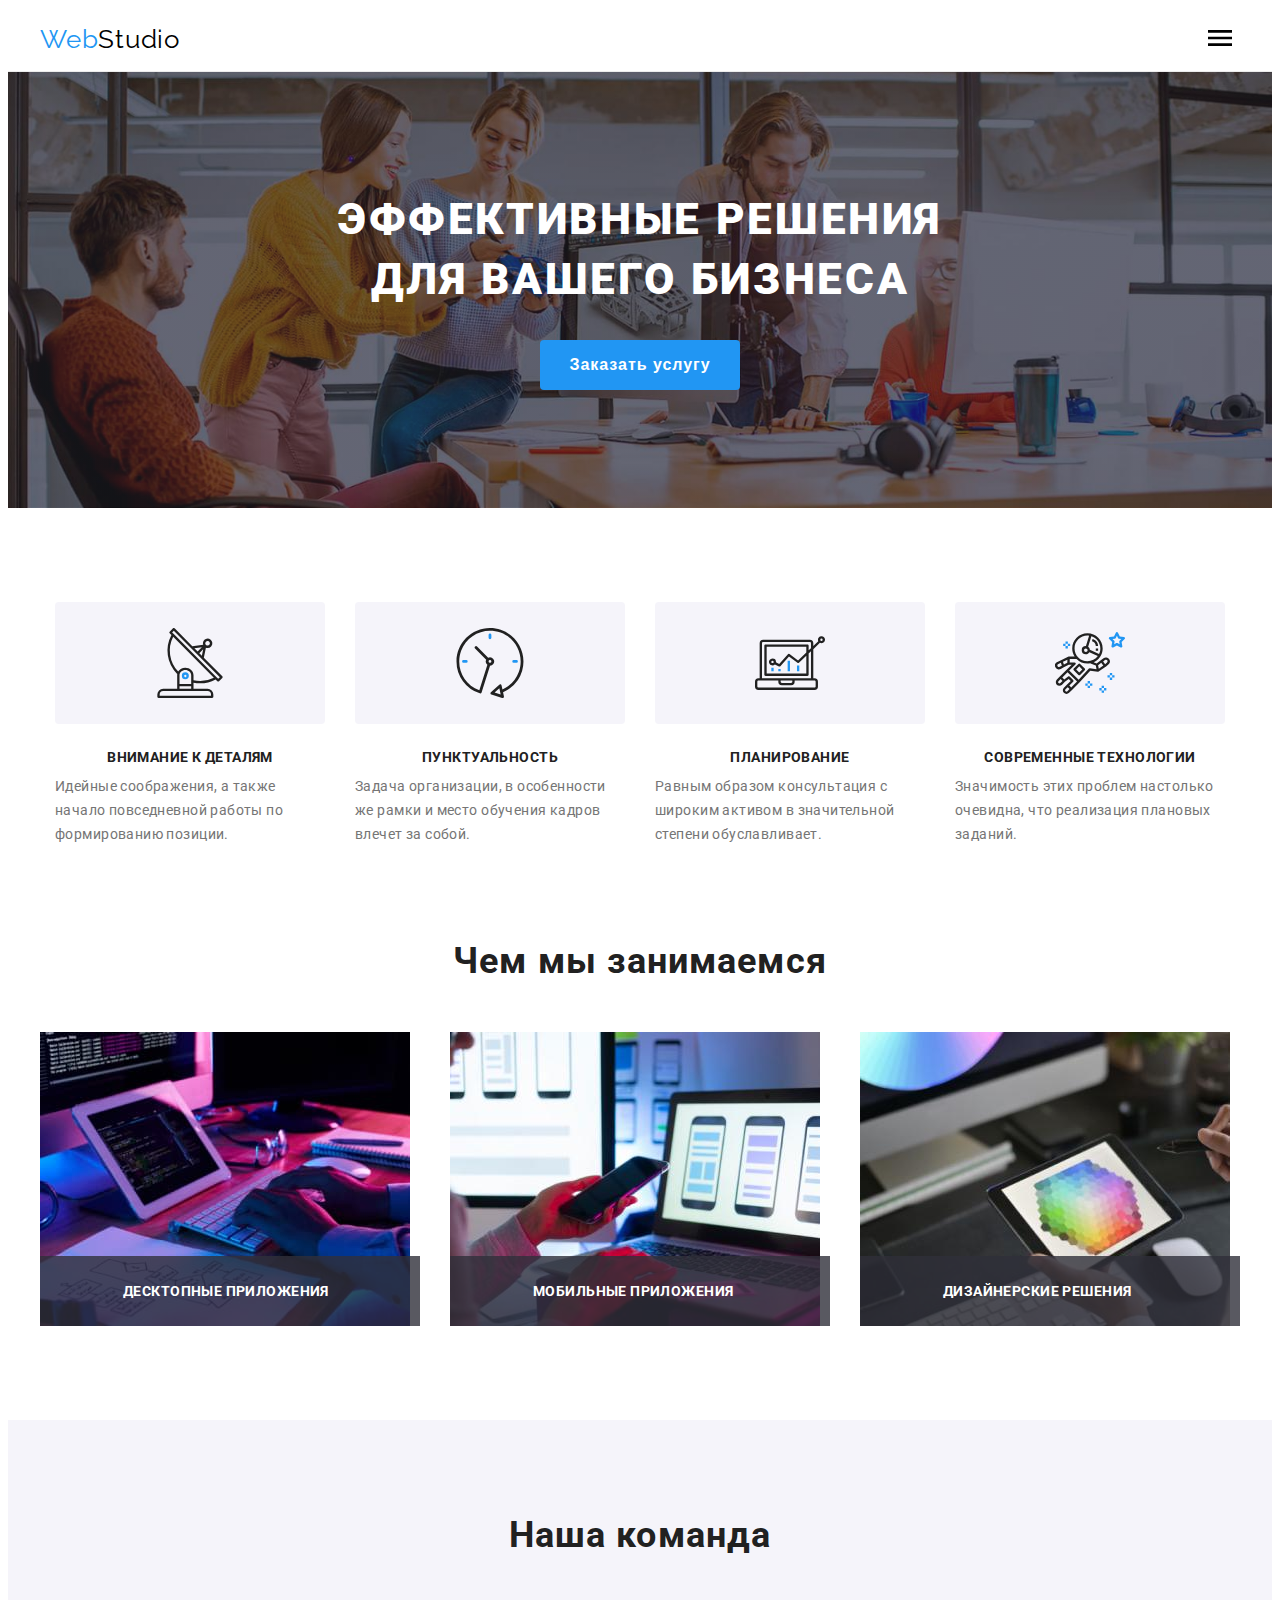
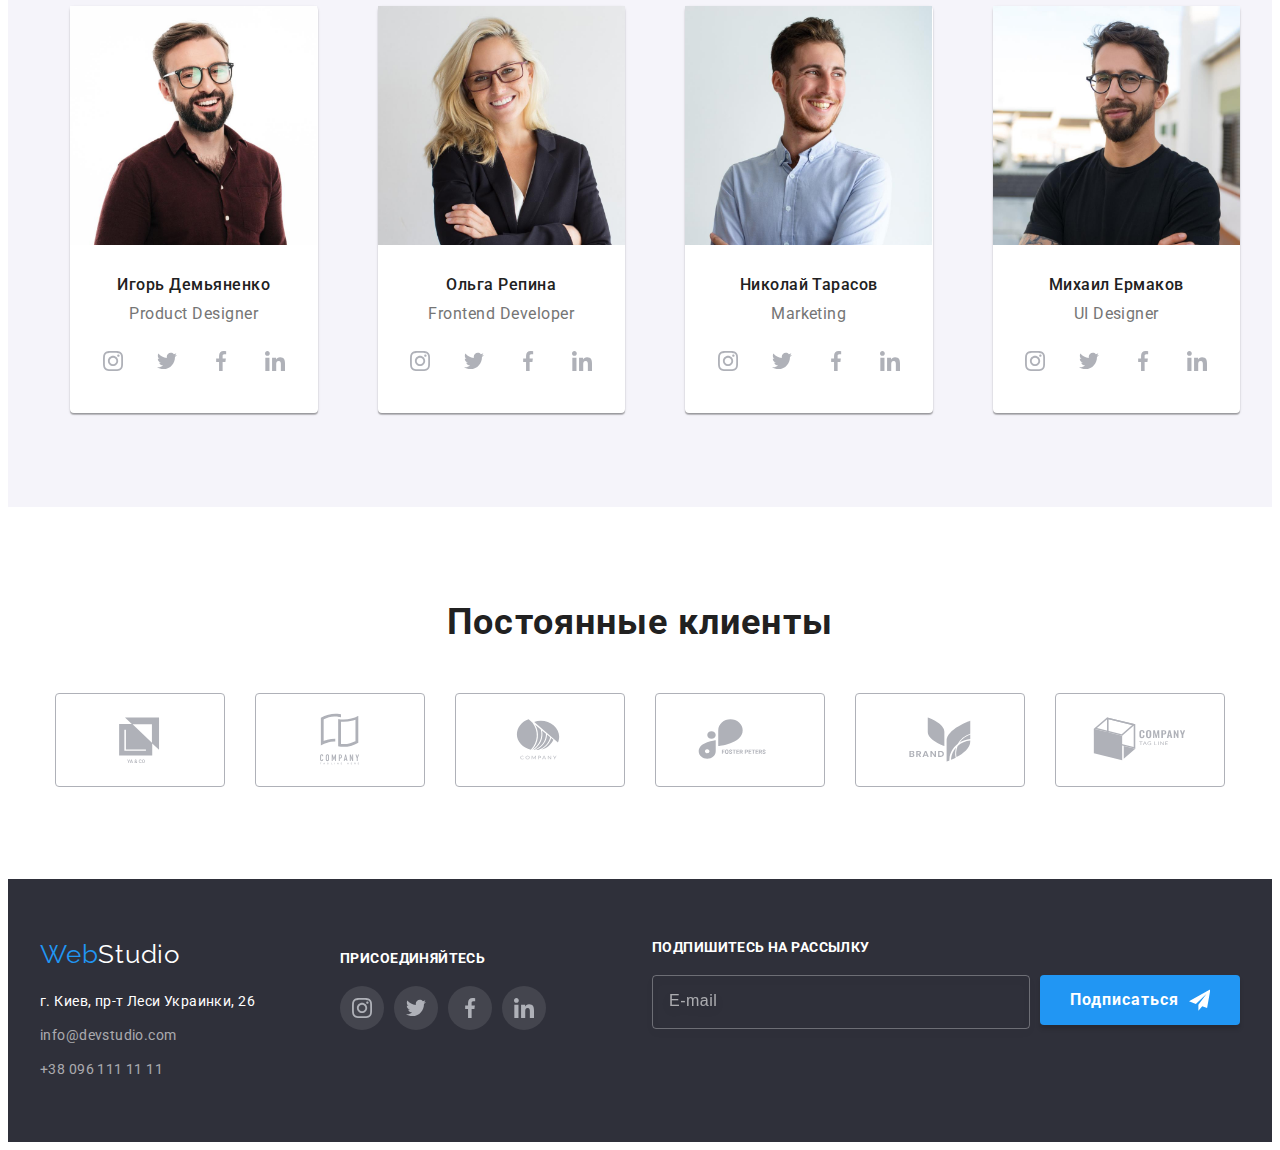
==== commit 386213df: "footer - soc vs sub" ====
--- a/index.html
+++ b/index.html
@@ -268,9 +268,10 @@
             </div>
         </section>
     </main>
-    <!-- <footer class="footer">
+    <footer class="footer">
         <div class="container footer-info">
             <div class="contacts">
+              <div class="contacts-soc">
                 <a class="logo footer-logo link" href="/">
                     <p lang="en"><span class="logo__blue link">Web</span>Studio</p>
                 </a>
@@ -280,8 +281,8 @@
                         <li class="address__item"><a class="address__mail link" href="mailto:info@devstudio.com">info@devstudio.com</a></li>
                         <li class="address__item"><a class="address__tel link" href="tel:+380961111111">+38 096 111 11 11</a></li>
                     </ul>
-                </address>
-            </div>
+                                    </address>
+                          </div>
             <div class="social">
                 <h3 class="social__title">присоединяйтесь</h3>
                 <ul class="soc-list list">
@@ -303,6 +304,8 @@
                             </svg></a></li>
                 </ul>
             </div>
+                        </div>
+
                 <div class="subscribe">
                     <p class="subscribe__title">Подпишитесь на рассылку</p>
                         <div class="subscribe__field">
@@ -312,7 +315,8 @@
                             </svg></button>                       
                         </div>
                 </div>
-    </footer> -->
+                            </div>
+    </footer>
     <div class="backdrop is-hidden" data-modal>        
         <div class="modal">
             <button class="close-modal-button" data-modal-close>
--- a/css/main.min.css
+++ b/css/main.min.css
@@ -1 +1 @@
-:root{--main-text-color: #212121;--second-text-color: #2196f3;--typical-margin: 20px;--timing-animation: cubic-bezier(0.4, 0, 0.2, 1)}p,h1,h2,h3,h4,h5,h6{margin:0}ul,ol{margin:0;padding-left:0}button{cursor:pointer}img{display:block;max-width:100%;height:auto}body{font-family:"Roboto",sans-serif}.list{list-style:none}.link{text-decoration:none}.visually-hidden{position:absolute;white-space:nowrap;width:1px;height:1px;overflow:hidden;border:0;padding:0;clip:rect(0 0 0 0);clip-path:inset(50%);margin:-1px}.header .container{display:flex;align-items:center}.header{background-color:#fff;border-bottom:1px solid #ececec}.nav{display:none}.nav__item{max-height:80px}.nav__item:not(:last-child){margin-right:50px}.nav__link{font-weight:500;font-size:14px;line-height:1.1428571429;letter-spacing:.02em;color:var(--main-text-color);padding:32px 0px;position:relative;transition:250ms color var(--timing-animation)}.current{color:var(--second-text-color)}.current::after{position:absolute;content:"";display:block;width:100%;height:4px;left:0px;bottom:0px;border-radius:2px;background-color:var(--second-text-color);animation-name:grow;animation-duration:1100ms;animation-timing-function:var(--timing-animation);animation-delay:250ms;animation-fill-mode:forwards}@keyframes grow{from{transform:scale(0)}to{transform:scale(1)}}.connect__link,.connect__tel{font-weight:500;font-size:14px;line-height:1.14;letter-spacing:.02em;color:#757575;display:flex;align-items:center;justify-content:center;transition:color 250ms cubic-bezier(0.4, 0, 0.2, 1)}.connect__link:hover,.connect__link:focus,.connect__tel:hover,.connect__tel:focus{color:var(--second-text-color);fill:var(--second-text-color)}.connect__icon{margin-right:10px;fill:currentColor;transition:250ms fill var(--timing-animation)}.connect__icon:hover,.connect__icon:focus{color:var(--second-text-color);fill:var(--second-text-color)}.nav__list{display:flex;align-items:center}.connect{display:none}.header__connect{margin-left:auto}.connect__tel{margin-left:50px}.header-open-button{display:block;margin-left:auto;border:none;background-color:#fff;padding:10px 0}.header-open-icon{fill:currentColor}.header-open-icon:hover{fill:var(--second-text-color)}.mob{position:fixed;top:0;left:0;background-color:#fff;height:796vw;width:100%}.mob .is-hidden{visibility:hidden;opacity:0;pointer-events:none}.mobcontent{position:fixed;top:0;left:0;width:100%;height:800px;padding:48px 40px;display:flex;flex-direction:column;justify-content:space-between;height:100%;overflow-y:auto}.mob__button{position:fixed;top:10px;right:15px;padding:0;background-color:rgba(0,0,0,0);border:none;cursor:pointer;fill:currentColor}.mob__button:hover{fill:var(--second-text-color)}.mob__navlist{text-align:left}.mob__navitem{padding-bottom:32px}.mob__navitem:last-child{padding-bottom:0}.mob__navlink{font-weight:500;font-size:40px;line-height:1.175;letter-spacing:.02em;color:var(--main-text-color)}.mob__navlink:hover{fill:var(--second-text-color)}.mob__connect{margin-left:0}.mob__tel{font-weight:500;font-size:34px;line-height:1.1764705882;letter-spacing:.02em;color:#2196f3;padding-bottom:32px;display:block}.mob__link{font-weight:500;font-size:24px;line-height:1.1666666667;letter-spacing:.02em;color:#757575}.social-mob__list{display:flex;padding-top:64px}.social-mob__item+.social-mob__item{position:relative;margin-left:20px}.social-mob__item+.social-mob__item:first-child{margin-left:0}.social-mob__item+.social-mob__item::before{position:absolute;left:-10px;content:"";display:block;height:100%;border-right:1px solid rgba(33,33,33,.2)}.social-mob__item+.social-mob__item::before:first-child{border-right:none}.social-mob__link{font-weight:500;font-size:18px;line-height:1.22;letter-spacing:.02em;color:#2196f3}.top{background-color:#c4c4c4;padding:118px 0;background-image:linear-gradient(to right, rgba(47, 48, 58, 0.4), rgba(47, 48, 58, 0.4)),url(../img/top-back-mob.jpg);background-repeat:no-repeat;background-position:center;background-size:cover;max-width:767px;margin:0 auto}@media(min-device-pixel-ratio: 2),(min-resolution: 192dpi),(min-resolution: 2dppx){.top{background-image:linear-gradient(to right, rgba(47, 48, 58, 0.4), rgba(47, 48, 58, 0.4)),url(../img/top-back-mob-2x.jpg)}}@media screen and (min-width: 768px){.top{background-image:linear-gradient(to right, rgba(47, 48, 58, 0.4), rgba(47, 48, 58, 0.4)),url(../img/top-back-tab.jpg);max-width:1199px}}@media screen and (min-width: 768px)and (min-device-pixel-ratio: 2),screen and (min-width: 768px)and (min-resolution: 192dpi),screen and (min-width: 768px)and (min-resolution: 2dppx){.top{background-image:linear-gradient(to right, rgba(47, 48, 58, 0.4), rgba(47, 48, 58, 0.4)),url(../img/top-back-tab-2x.jpg)}}@media screen and (min-width: 1200px){.top{background-image:linear-gradient(to right, rgba(47, 48, 58, 0.4), rgba(47, 48, 58, 0.4)),url(../img/top-back-des.jpg);max-width:1600px}}@media screen and (min-width: 1200px)and (min-device-pixel-ratio: 2),screen and (min-width: 1200px)and (min-resolution: 192dpi),screen and (min-width: 1200px)and (min-resolution: 2dppx){.top{background-image:linear-gradient(to right, rgba(47, 48, 58, 0.4), rgba(47, 48, 58, 0.4)),url(../img/top-back-des-2x.jpg)}}.top__title{font-weight:900;font-size:26px;line-height:1.62;letter-spacing:.06em;text-transform:uppercase;color:#fff;box-sizing:content-box;text-align:center;margin-bottom:30px}@media screen and (min-width: 1200px){.top__title{font-size:44px;line-height:1.36}}.top__button{font-weight:700;font-size:16px;line-height:1.88;letter-spacing:.06em;color:#fff;background-color:var(--second-text-color);cursor:pointer;border-radius:4px;border:1px solid rgba(0,0,0,0);display:block;text-align:center;margin:auto;width:200px;height:50px;transition:width 250ms var(--timing-animation),height 250ms var(--timing-animation)}.top__button:hover{width:203px;height:51px}.features{padding:60px 0;margin:0 auto}@media screen and (min-width: 768px){.features{width:768px}}@media screen and (min-width: 1200px){.features{width:1200px;padding:94px 0}}.features__list{display:flex;flex-wrap:wrap;gap:30px}.features__item{max-width:450px}@media screen and (min-width: 768px){.features__item{width:354px}}@media screen and (min-width: 1200px){.features__item{width:270px}}.feature-icon-1::before,.feature-icon-2::before,.feature-icon-3::before,.feature-icon-4::before{margin-bottom:25px;display:flex;content:"";height:120px;background-color:#f5f4fa;background-repeat:no-repeat;background-position:center;border-radius:4px;border:1px solid rgba(0,0,0,0)}.feature-icon-1::before{background-image:url(../img/svg/antenna1.svg)}.feature-icon-2::before{background-image:url(../img/svg/clock1.svg)}.feature-icon-3::before{background-image:url(../img/svg/diagram1.svg)}.feature-icon-4::before{background-image:url(../img/svg/astronaut1.svg)}.feature-icon-1:hover::before,.feature-icon-2:hover::before,.feature-icon-3:hover::before,.feature-icon-4:hover::before{animation:testrotate 1s infinite alternate linear;animation-duration:1000ms;animation-delay:250ms}@keyframes testrotate{0%{transform:rotateY(0deg)}100%{transform:rotateY(180deg)}}.features__title{font-size:14px;line-height:1.1428571429;text-align:center;letter-spacing:.03em;text-transform:uppercase;color:var(--main-text-color);margin-bottom:10px}.features__text{font-weight:400;font-size:14px;line-height:1.71;letter-spacing:.03em;color:#757575}.wwd{display:none}@media screen and (min-width: 1200px){.wwd{display:block;padding-bottom:94px}}.wwd__title{font-size:36px;line-height:1.1666666667;letter-spacing:.03em;color:var(--main-text-color);box-sizing:content-box;text-align:center;margin-bottom:50px}.wwd__item{flex-basis:calc(33.3333333333% - 30px);margin-left:30px;position:relative}.wwd__item::before{position:absolute;content:"";width:100%;height:70px;background-color:rgba(47,48,58,.8);bottom:0px}.wwd__text{position:absolute;top:251px;left:83px;font-style:normal;font-weight:700;font-size:14px;line-height:1.1428571429;text-align:center;letter-spacing:.03em;text-transform:uppercase;color:#fff}.wwd__list{display:flex;align-items:center;margin-left:-30px}.team{background-color:#f5f4fa;padding:60px 0;margin:0 auto}@media screen and (min-width: 1200px){.team{padding:94px 0}}.who{padding-top:30px;padding-bottom:16px}.team__title{font-weight:700;font-size:28px;line-height:1.1785714286;text-align:center;letter-spacing:.03em;color:var(--main-text-color);margin-bottom:30px}@media screen and (min-width: 1200px){.team__title{font-size:36px;line-height:1.1666666667;color:var(--main-text-color);margin-bottom:50px}}.team__list{display:flex;flex-wrap:wrap;gap:30px}@media screen and (min-width: 1200px){.team__list{flex-wrap:nowrap}}.team__item{max-width:450px;background-color:#fff;box-sizing:border-box;box-shadow:0px 2px 1px 0px rgba(0,0,0,.2),0px 1px 1px 0px rgba(0,0,0,.1411764706),0px 1px 3px 0px rgba(0,0,0,.1215686275);border-radius:4px}@media screen and (min-width: 768px){.team__item{width:354px}}@media screen and (min-width: 1200px){.team__item{width:270px;margin-left:30px}}.who__title{font-weight:500;font-size:16px;line-height:1.1875;letter-spacing:.03em;color:var(--main-text-color);box-sizing:content-box;text-align:center}.who__text{font-weight:400;font-size:16px;line-height:1.1875;letter-spacing:.03em;color:#757575;box-sizing:content-box;text-align:center;margin-top:10px}.team__soc{margin-bottom:24px}@media screen and (min-width: 1200px){.team__soc{margin-bottom:30px}}.partners{padding:60px 0;margin:0 auto}@media screen and (min-width: 1200px){.partners{padding:94px 0}}.partners__title{font-weight:700;font-size:28px;line-height:1.1785714286;text-align:center;letter-spacing:.03em;color:var(--main-text-color);margin-bottom:30px}@media screen and (min-width: 1200px){.partners__title{font-size:36px;line-height:1.1666666667;margin-bottom:50px}}.partners__list{display:flex;flex-wrap:wrap;justify-content:center;gap:30px}.partners__item{max-width:210px;height:92px}@media screen and (min-width: 768px){.partners__item{max-width:226px}}@media screen and (min-width: 1200px){.partners__item{max-width:170px}}.partners__link{padding:16px 52px;border-radius:4px;border:1px solid rgba(0,0,0,0);border-color:#afb1b8;display:flex;align-items:center;justify-content:center;transition:250ms border-color var(--timing-animation)}.partners__link:hover,.partners__link:focus{border-color:var(--second-text-color)}@media screen and (min-width: 1200px){.partners__link{padding:16px 60px}}@media screen and (min-width: 1200px){.partners__link{padding:16px 32px}}.partners__icon{fill:#afb1b8;transition:250ms fill var(--timing-animation)}.partners__link:hover .partners__icon,.partners__link:focus .partners__icon{fill:var(--second-text-color)}.footer{background-color:#2f303a;padding-top:60px;padding-bottom:60px}.footer-info{display:flex;align-items:baseline}.footer__address{margin-right:70px}.social__title{font-family:"Roboto";font-style:normal;font-weight:700;font-size:14px;line-height:1.1428571429;letter-spacing:.03em;text-transform:uppercase;color:#fff;margin-bottom:20px}.footer__soclink{background-color:rgba(255,255,255,.1019607843)}.footer__pic{fill:#fff}.subscribe{display:block;margin-left:93px}.subscribe__input{display:flex;width:358px;height:50px;color:rgba(255,255,255,.6);border:1px solid rgba(255,255,255,.3);filter:drop-shadow(0px 4px 4px rgba(0, 0, 0, 0.15));border-radius:4px;background-color:rgba(0,0,0,0);padding-left:16px;outline:rgba(0,0,0,0);transition:250ms border var(--timing-animation)}.subscribe__input:hover,.subscribe__input:focus{border:1px solid var(--second-text-color)}.subscribe__input::placeholder{font-weight:400;font-size:16px;line-height:1.25;display:flex;align-items:center;letter-spacing:.03em;color:rgba(255,255,255,.6)}.subscribe__title{font-weight:700;font-size:14px;line-height:1.1428571429;letter-spacing:.03em;text-transform:uppercase;color:#fff}.subscribe__field{display:flex;align-items:center;margin-top:20px}.subscribe__button{font-family:inherit;font-size:16px;font-weight:700;line-height:1.875;letter-spacing:.06em;color:#fff;width:200px;height:50px;background-color:var(--second-text-color);cursor:pointer;border-radius:4px;border:1px solid rgba(0,0,0,0);display:flex;align-items:flex-end;box-shadow:0px 4px 4px rgba(0,0,0,.15);margin-left:10px;display:flex;align-items:center;justify-content:center}.subscribe__icon{fill:#fff;margin-left:10px}.gallery{padding-top:94px;padding-bottom:94px}.gallery-buttons-list{display:flex;align-items:center;justify-content:center;margin-bottom:50px}.gallery-buttons-link{font-family:inherit;font-weight:500;font-size:16px;line-height:1.62;letter-spacing:.03em;color:var(--main-text-color);background-color:#f5f4fa;cursor:pointer;padding:6px 22px;border-radius:4px;border:1px solid rgba(0,0,0,0);transition:250ms background-color var(--timing-animation),250ms box-shadow var(--timing-animation),250ms color var(--timing-animation)}.gallery-buttons-link:hover,.gallery-buttons-link:focus{background-color:var(--second-text-color);box-shadow:0px 2px 2px 0px rgba(0,0,0,.1215686275),0px 1px 2px 0px rgba(0,0,0,.0784313725),0px 3px 1px 0px rgba(0,0,0,.1019607843);color:#fff}.gallery-buttons-item:not(:last-child){margin-right:8px}.gallery-list{display:flex;align-items:center;flex-wrap:wrap;margin:-15px}.gallery-item{flex-basis:calc(33.3333333333% - 30px);margin:15px;position:relative}.gallery-item:hover{box-shadow:0px 3px 1px rgba(0,0,0,.1),0px 1px 2px rgba(0,0,0,.08),0px 2px 2px rgba(0,0,0,.12)}.gallery-item img{display:block;max-width:100%}.gallery-thumb{position:relative;width:100%;height:294px;overflow:hidden}.gallery-thumb::before{position:absolute;content:"";width:100%;height:100%;background-color:rgba(33,150,243,.9);transform:translateY(100%);transition:transform 250ms var(--timing-animation)}.gallery-item:hover .gallery-thumb::before{transform:translateY(0%)}.gallery-thumb-text{position:absolute;font-style:normal;top:0px;font-weight:400;font-size:18px;line-height:1.56;padding:63px 24px;letter-spacing:.03em;color:#fff;transform:translateY(100%);transition:transform 350ms var(--timing-animation)}.gallery-item:hover .gallery-thumb-text{transform:translateY(0%)}.gallery-text{padding-top:20px;padding-bottom:20px;border:1px solid #eee}.gallery-item-title{font-size:18px;line-height:2;letter-spacing:.06em;color:#212121;margin-left:24px}.gallery-item-text{font-weight:400;font-size:16px;line-height:1.88;letter-spacing:.03em;color:#757575;margin-top:4px;margin-left:24px}.current-button{color:#fff;background-color:#2196f3}.container{width:100%;margin:0 auto;padding:0 15px}@media screen and (min-width: 480px){.container{width:480px}}@media screen and (min-width: 768px){.container{width:768px}}@media screen and (min-width: 1200px){.container{width:1200px}}.logo{font-family:"Raleway",sans-serif;font-style:normal;font-size:26px;line-height:1.1923076923;letter-spacing:.03em;display:block}.header__logo{margin-right:90px;padding:16px 0px;color:#000}.logo__blue{font-family:"Raleway",sans-serif;font-size:26px;line-height:1.1923076923;letter-spacing:.03em;color:#2196f3}.footer-logo{color:#fff}.soc-list{display:flex;justify-content:center;margin-bottom:30px}.soc-list__icon{width:44px;height:44px;margin-right:10px}.soc-list__icon:last-child{margin-right:0}.soc-list__link{width:100%;height:100%;border-radius:50%;display:flex;align-items:center;justify-content:center;transition:250ms background-color var(--timing-animation)}.soc-list__link:hover,.soc-list__link:focus{background-color:var(--second-text-color)}.soc-list__pic{fill:#afb1b8;transition:250ms fill var(--timing-animation)}.soc-list__link:hover .soc-list__pic,.soc-list__link:focus .soc-list__pic{fill:#fff}.address{font-style:normal}.address__item:not(:last-child){margin-bottom:10px}.address__list{margin-top:20px;display:block}.address__location{font-weight:400;font-size:14px;line-height:1.71;letter-spacing:.03em;color:#fff;transition:250ms color var(--timing-animation)}.address__location:hover,.address__location:focus{color:var(--second-text-color)}.address__mail{font-weight:400;font-size:14px;line-height:1.71;letter-spacing:.03em;color:rgba(255,255,255,.6);transition:250ms color var(--timing-animation)}.address__mail:hover,.address__mail:focus{color:var(--second-text-color)}.address__tel{font-weight:400;font-size:14px;line-height:1.71;letter-spacing:.03em;color:rgba(255,255,255,.6);transition:250ms color var(--timing-animation)}.address__tel:hover,.address__tel:focus{color:var(--second-text-color)}.backdrop{position:fixed;top:0;left:0;width:100%;height:100%;background-color:rgba(0,0,0,.2);opacity:1;transition:opacity 250ms var(--timing-animation)}.backdrop.is-hidden{opacity:0;pointer-events:none}.modal{width:528px;min-height:581px;position:absolute;top:50%;left:50%;transform:translate(-50%, -50%) scale(1);opacity:1;visibility:visible;transition:transform 250ms var(--timing-animation),opacity 250ms var(--timing-animation),scale 250ms var(--timing-animation);background-color:#fff;box-shadow:0px 1px 3px rgba(0,0,0,.12),0px 1px 1px rgba(0,0,0,.14),0px 2px 1px rgba(0,0,0,.2);border-radius:4px;padding:40px}.backdrop.is-hidden .modal{transform:translate(-50%, -50%) scale(1.2);opacity:0;visibility:hidden}.no-scroll{overflow:hidden}.close-modal-button{position:absolute;top:8px;right:8px;width:30px;height:30px;border-radius:50%;border:1px solid rgba(0,0,0,.1);background:#fff;display:flex;justify-content:center;align-items:center;transition:250ms border var(--timing-animation)}.close-modal-button:focus{border:3px solid rgba(0,0,0,.3)}.link-icon-close{width:100%;height:100%;fill:currentColor;transition:250ms fill var(--timing-animation);display:flex}.link-icon-close:hover,.link-icon-close:focus{fill:var(--second-text-color)}.modal-title{font-weight:700;font-size:20px;line-height:1.15;text-align:center;letter-spacing:.03em;color:#212121}.modal-form{width:448px;margin-top:12px}.modal-input{box-sizing:border-box;width:100%;height:40px;border:1px solid rgba(0,0,0,0);border-color:rgba(33,33,33,.2);border-radius:4px;transition:250ms border-color var(--timing-animation);outline:rgba(0,0,0,0);padding-left:42px}.modal-input:hover,.modal-input:focus{border-color:var(--second-text-color);fill:var(--second-text-color)}.modal-wrap{position:relative}.modal-field{margin-bottom:10px}.form-icon{position:absolute;left:12px;top:50%;transform:translateY(-50%);transition:250ms fill var(--timing-animation)}.modal-input:hover+.form-icon,.modal-input:focus+.form-icon{fill:var(--second-text-color)}.modal-input-comment{box-sizing:border-box;width:448px;height:120px;left:576px;top:518px;font-size:14px;line-height:1.1428571429;letter-spacing:.01em;color:rgba(117,117,117,.5);border:1px solid rgba(0,0,0,0);border-color:rgba(33,33,33,.2);border-radius:4px;margin-bottom:10px;transition:250ms border-color var(--timing-animation);outline:rgba(0,0,0,0);resize:none;padding:12px 16px}.modal-input-comment::placeholder{position:absolute;font-weight:400;font-size:12px;line-height:1.1666666667;letter-spacing:.01em;color:rgba(117,117,117,.5)}.modal-input-comment:hover,.modal-input-comment:focus{border-color:var(--second-text-color);fill:var(--second-text-color)}.policy{font-weight:400;font-size:14px;line-height:1.7142857143;letter-spacing:.03em;color:#757575;margin-bottom:30px;display:flex;align-items:center;justify-content:center}.check-icon{fill:rgba(0,0,0,0)}.policy span{width:16px;height:15px;border:2px solid #212121;border-radius:3px;margin-right:9px;display:flex;align-items:center;justify-content:center}.modal-check:checked+.policy span{background-color:var(--second-text-color);border:none}.modal-check:checked+.policy .check-icon{fill:#fff}.modal-button{font-family:inherit;font-size:16px;font-weight:700;line-height:1.875;letter-spacing:.06em;color:#fff;width:200px;height:50px;background-color:var(--second-text-color);cursor:pointer;padding:10px 32px;border-radius:4px;border:1px solid rgba(0,0,0,0);display:block;text-align:center;margin:auto;box-shadow:0px 4px 4px rgba(0,0,0,.15);transition:width 250ms var(--timing-animation),height 250ms var(--timing-animation)}.modal-button:hover{width:203px;height:51px}.modal-label{font-weight:400;font-size:12px;line-height:1.1666666667;letter-spacing:.01em;color:#757575;display:block;margin-bottom:4px}.modal-policy-link{text-decoration-line:underline;color:#2196f3;margin-left:4px}/*# sourceMappingURL=main.min.css.map */+:root{--main-text-color: #212121;--second-text-color: #2196f3;--typical-margin: 20px;--timing-animation: cubic-bezier(0.4, 0, 0.2, 1)}p,h1,h2,h3,h4,h5,h6{margin:0}ul,ol{margin:0;padding-left:0}button{cursor:pointer}img{display:block;max-width:100%;height:auto}body{font-family:"Roboto",sans-serif}.list{list-style:none}.link{text-decoration:none}.visually-hidden{position:absolute;white-space:nowrap;width:1px;height:1px;overflow:hidden;border:0;padding:0;clip:rect(0 0 0 0);clip-path:inset(50%);margin:-1px}.header .container{display:flex;align-items:center}.header{background-color:#fff;border-bottom:1px solid #ececec}.nav{display:none}.nav__item{max-height:80px}.nav__item:not(:last-child){margin-right:50px}.nav__link{font-weight:500;font-size:14px;line-height:1.1428571429;letter-spacing:.02em;color:var(--main-text-color);padding:32px 0px;position:relative;transition:250ms color var(--timing-animation)}.current{color:var(--second-text-color)}.current::after{position:absolute;content:"";display:block;width:100%;height:4px;left:0px;bottom:0px;border-radius:2px;background-color:var(--second-text-color);animation-name:grow;animation-duration:1100ms;animation-timing-function:var(--timing-animation);animation-delay:250ms;animation-fill-mode:forwards}@keyframes grow{from{transform:scale(0)}to{transform:scale(1)}}.connect__link,.connect__tel{font-weight:500;font-size:14px;line-height:1.14;letter-spacing:.02em;color:#757575;display:flex;align-items:center;justify-content:center;transition:color 250ms cubic-bezier(0.4, 0, 0.2, 1)}.connect__link:hover,.connect__link:focus,.connect__tel:hover,.connect__tel:focus{color:var(--second-text-color);fill:var(--second-text-color)}.connect__icon{margin-right:10px;fill:currentColor;transition:250ms fill var(--timing-animation)}.connect__icon:hover,.connect__icon:focus{color:var(--second-text-color);fill:var(--second-text-color)}.nav__list{display:flex;align-items:center}.connect{display:none}.header__connect{margin-left:auto}.connect__tel{margin-left:50px}.header-open-button{display:block;margin-left:auto;border:none;background-color:#fff;padding:10px 0}.header-open-icon{fill:currentColor}.header-open-icon:hover{fill:var(--second-text-color)}.mob{position:fixed;top:0;left:0;background-color:#fff;height:796vw;width:100%}.mob.is-hidden{visibility:hidden;opacity:0;pointer-events:none}.mobcontent{position:fixed;top:0;left:0;width:100%;height:800px;padding:48px 40px;display:flex;flex-direction:column;justify-content:space-between;height:100%;overflow-y:auto}.mob__button{position:fixed;top:10px;right:15px;padding:0;background-color:rgba(0,0,0,0);border:none;cursor:pointer;fill:currentColor}.mob__button:hover{fill:var(--second-text-color)}.mob__navlist{text-align:left}.mob__navitem{padding-bottom:32px}.mob__navitem:last-child{padding-bottom:0}.mob__navlink{font-weight:500;font-size:40px;line-height:1.175;letter-spacing:.02em;color:var(--main-text-color)}.mob__navlink:hover{fill:var(--second-text-color)}.mob__connect{margin-left:0}.mob__tel{font-weight:500;font-size:34px;line-height:1.1764705882;letter-spacing:.02em;color:#2196f3;padding-bottom:32px;display:block}.mob__link{font-weight:500;font-size:24px;line-height:1.1666666667;letter-spacing:.02em;color:#757575}.social-mob__list{display:flex;padding-top:64px}.social-mob__item+.social-mob__item{position:relative;margin-left:20px}.social-mob__item+.social-mob__item:first-child{margin-left:0}.social-mob__item+.social-mob__item::before{position:absolute;left:-10px;content:"";display:block;height:100%;border-right:1px solid rgba(33,33,33,.2)}.social-mob__item+.social-mob__item::before:first-child{border-right:none}.social-mob__link{font-weight:500;font-size:18px;line-height:1.22;letter-spacing:.02em;color:#2196f3}.top{background-color:#c4c4c4;padding:118px 0;background-image:linear-gradient(to right, rgba(47, 48, 58, 0.4), rgba(47, 48, 58, 0.4)),url(../img/top-back-mob.jpg);background-repeat:no-repeat;background-position:center;background-size:cover;max-width:767px;margin:0 auto}@media(min-device-pixel-ratio: 2),(min-resolution: 192dpi),(min-resolution: 2dppx){.top{background-image:linear-gradient(to right, rgba(47, 48, 58, 0.4), rgba(47, 48, 58, 0.4)),url(../img/top-back-mob-2x.jpg)}}@media screen and (min-width: 768px){.top{background-image:linear-gradient(to right, rgba(47, 48, 58, 0.4), rgba(47, 48, 58, 0.4)),url(../img/top-back-tab.jpg);max-width:1199px}}@media screen and (min-width: 768px)and (min-device-pixel-ratio: 2),screen and (min-width: 768px)and (min-resolution: 192dpi),screen and (min-width: 768px)and (min-resolution: 2dppx){.top{background-image:linear-gradient(to right, rgba(47, 48, 58, 0.4), rgba(47, 48, 58, 0.4)),url(../img/top-back-tab-2x.jpg)}}@media screen and (min-width: 1200px){.top{background-image:linear-gradient(to right, rgba(47, 48, 58, 0.4), rgba(47, 48, 58, 0.4)),url(../img/top-back-des.jpg);max-width:1600px}}@media screen and (min-width: 1200px)and (min-device-pixel-ratio: 2),screen and (min-width: 1200px)and (min-resolution: 192dpi),screen and (min-width: 1200px)and (min-resolution: 2dppx){.top{background-image:linear-gradient(to right, rgba(47, 48, 58, 0.4), rgba(47, 48, 58, 0.4)),url(../img/top-back-des-2x.jpg)}}.top__title{font-weight:900;font-size:26px;line-height:1.62;letter-spacing:.06em;text-transform:uppercase;color:#fff;box-sizing:content-box;text-align:center;margin-bottom:30px}@media screen and (min-width: 1200px){.top__title{font-size:44px;line-height:1.36}}.top__button{font-weight:700;font-size:16px;line-height:1.88;letter-spacing:.06em;color:#fff;background-color:var(--second-text-color);cursor:pointer;border-radius:4px;border:1px solid rgba(0,0,0,0);display:block;text-align:center;margin:auto;width:200px;height:50px;transition:width 250ms var(--timing-animation),height 250ms var(--timing-animation)}.top__button:hover{width:203px;height:51px}.features{padding:60px 0;margin:0 auto}@media screen and (min-width: 768px){.features{width:768px}}@media screen and (min-width: 1200px){.features{width:1200px;padding:94px 0}}.features__list{display:flex;flex-wrap:wrap;gap:30px}.features__item{max-width:450px}@media screen and (min-width: 768px){.features__item{width:354px}}@media screen and (min-width: 1200px){.features__item{width:270px}}.feature-icon-1::before,.feature-icon-2::before,.feature-icon-3::before,.feature-icon-4::before{margin-bottom:25px;display:flex;content:"";height:120px;background-color:#f5f4fa;background-repeat:no-repeat;background-position:center;border-radius:4px;border:1px solid rgba(0,0,0,0)}.feature-icon-1::before{background-image:url(../img/svg/antenna1.svg)}.feature-icon-2::before{background-image:url(../img/svg/clock1.svg)}.feature-icon-3::before{background-image:url(../img/svg/diagram1.svg)}.feature-icon-4::before{background-image:url(../img/svg/astronaut1.svg)}.feature-icon-1:hover::before,.feature-icon-2:hover::before,.feature-icon-3:hover::before,.feature-icon-4:hover::before{animation:testrotate 1s infinite alternate linear;animation-duration:1000ms;animation-delay:250ms}@keyframes testrotate{0%{transform:rotateY(0deg)}100%{transform:rotateY(180deg)}}.features__title{font-size:14px;line-height:1.1428571429;text-align:center;letter-spacing:.03em;text-transform:uppercase;color:var(--main-text-color);margin-bottom:10px}.features__text{font-weight:400;font-size:14px;line-height:1.71;letter-spacing:.03em;color:#757575}.wwd{display:none}@media screen and (min-width: 1200px){.wwd{display:block;padding-bottom:94px}}.wwd__title{font-size:36px;line-height:1.1666666667;letter-spacing:.03em;color:var(--main-text-color);box-sizing:content-box;text-align:center;margin-bottom:50px}.wwd__item{flex-basis:calc(33.3333333333% - 30px);margin-left:30px;position:relative}.wwd__item::before{position:absolute;content:"";width:100%;height:70px;background-color:rgba(47,48,58,.8);bottom:0px}.wwd__text{position:absolute;top:251px;left:83px;font-style:normal;font-weight:700;font-size:14px;line-height:1.1428571429;text-align:center;letter-spacing:.03em;text-transform:uppercase;color:#fff}.wwd__list{display:flex;align-items:center;margin-left:-30px}.team{background-color:#f5f4fa;padding:60px 0;margin:0 auto}@media screen and (min-width: 1200px){.team{padding:94px 0}}.who{padding-top:30px;padding-bottom:16px}.team__title{font-weight:700;font-size:28px;line-height:1.1785714286;text-align:center;letter-spacing:.03em;color:var(--main-text-color);margin-bottom:30px}@media screen and (min-width: 1200px){.team__title{font-size:36px;line-height:1.1666666667;color:var(--main-text-color);margin-bottom:50px}}.team__list{display:flex;flex-wrap:wrap;gap:30px}@media screen and (min-width: 1200px){.team__list{flex-wrap:nowrap}}.team__item{max-width:450px;background-color:#fff;box-sizing:border-box;box-shadow:0px 2px 1px 0px rgba(0,0,0,.2),0px 1px 1px 0px rgba(0,0,0,.1411764706),0px 1px 3px 0px rgba(0,0,0,.1215686275);border-radius:4px}@media screen and (min-width: 768px){.team__item{width:354px}}@media screen and (min-width: 1200px){.team__item{width:270px;margin-left:30px}}.who__title{font-weight:500;font-size:16px;line-height:1.1875;letter-spacing:.03em;color:var(--main-text-color);box-sizing:content-box;text-align:center}.who__text{font-weight:400;font-size:16px;line-height:1.1875;letter-spacing:.03em;color:#757575;box-sizing:content-box;text-align:center;margin-top:10px}.team__soc{margin-bottom:24px}@media screen and (min-width: 1200px){.team__soc{margin-bottom:30px}}.partners{padding:60px 0;margin:0 auto}@media screen and (min-width: 1200px){.partners{padding:94px 0}}.partners__title{font-weight:700;font-size:28px;line-height:1.1785714286;text-align:center;letter-spacing:.03em;color:var(--main-text-color);margin-bottom:30px}@media screen and (min-width: 1200px){.partners__title{font-size:36px;line-height:1.1666666667;margin-bottom:50px}}.partners__list{display:flex;flex-wrap:wrap;justify-content:center;gap:30px}.partners__item{max-width:210px;height:92px}@media screen and (min-width: 768px){.partners__item{max-width:226px}}@media screen and (min-width: 1200px){.partners__item{max-width:170px}}.partners__link{padding:16px 52px;border-radius:4px;border:1px solid rgba(0,0,0,0);border-color:#afb1b8;display:flex;align-items:center;justify-content:center;transition:250ms border-color var(--timing-animation)}.partners__link:hover,.partners__link:focus{border-color:var(--second-text-color)}@media screen and (min-width: 1200px){.partners__link{padding:16px 60px}}@media screen and (min-width: 1200px){.partners__link{padding:16px 32px}}.partners__icon{fill:#afb1b8;transition:250ms fill var(--timing-animation)}.partners__link:hover .partners__icon,.partners__link:focus .partners__icon{fill:var(--second-text-color)}.footer{background-color:#2f303a;padding-top:60px;padding-bottom:60px}@media screen and (min-width: 768px){.footer-info{margin:0 auto}}@media screen and (min-width: 1200px){.footer-info{display:flex;flex-wrap:nowrap;justify-content:space-between}}.contacts{margin-bottom:60px}@media screen and (min-width: 768px){.contacts{display:flex;align-items:baseline;justify-content:space-between;flex-wrap:wrap}}@media screen and (min-width: 1200px){.contacts{flex-wrap:nowrap;margin-bottom:0}}.footer-logo{display:block;text-align:center}@media screen and (min-width: 1200px){.footer-logo{text-align:left}}.address__list{display:block;text-align:center}@media screen and (min-width: 1200px){.address__list{text-align:left;min-width:230px}}@media screen and (min-width: 1200px){.social{margin-left:70px}}.social__title{font-family:"Roboto";font-style:normal;font-weight:700;font-size:14px;line-height:1.1428571429;letter-spacing:.03em;text-transform:uppercase;color:#fff;margin-bottom:20px;text-align:center;margin-top:60px}@media screen and (min-width: 1200px){.social__title{margin-top:0;text-align:left}}.footer__soclink{background-color:rgba(255,255,255,.1019607843)}.footer__pic{fill:#fff}.subscribe{text-align:center}@media screen and (min-width: 768px){.subscribe{display:flex;flex-direction:column;align-items:center}}@media screen and (min-width: 1200px){.subscribe{margin-left:93px;margin-top:0;align-items:flex-start}}.subscribe__title{font-weight:700;font-size:14px;line-height:1.1428571429;letter-spacing:.03em;text-transform:uppercase;color:#fff}@media screen and (min-width: 1200px){.subscribe__title{text-align:left}}.subscribe__input{display:flex;width:100%;height:50px;color:rgba(255,255,255,.6);border:1px solid rgba(255,255,255,.3);filter:drop-shadow(0px 4px 4px rgba(0, 0, 0, 0.15));border-radius:4px;background-color:rgba(0,0,0,0);padding-left:16px;outline:rgba(0,0,0,0);transition:250ms border var(--timing-animation)}.subscribe__input:hover,.subscribe__input:focus{border:1px solid var(--second-text-color)}.subscribe__input::placeholder{font-weight:400;font-size:16px;line-height:1.25;display:flex;align-items:center;letter-spacing:.03em;color:rgba(255,255,255,.6)}@media screen and (min-width: 768px){.subscribe__input{width:450px}}@media screen and (min-width: 1200px){.subscribe__input{width:358px}}.subscribe__field{margin-top:20px}@media screen and (min-width: 1200px){.subscribe__field{display:flex}}.subscribe__button{font-family:inherit;font-size:16px;font-weight:700;line-height:1.875;letter-spacing:.06em;color:#fff;width:200px;height:50px;margin:0 auto;background-color:var(--second-text-color);cursor:pointer;border-radius:4px;border:1px solid rgba(0,0,0,0);box-shadow:0px 4px 4px rgba(0,0,0,.15);display:flex;align-items:center;justify-content:center;margin-top:20px}@media screen and (min-width: 1200px){.subscribe__button{margin-left:10px;margin-top:0;padding:10px 29px}}.subscribe__icon{fill:#fff;margin-left:10px}.gallery{padding-top:94px;padding-bottom:94px}.gallery-buttons-list{display:flex;align-items:center;justify-content:center;margin-bottom:50px}.gallery-buttons-link{font-family:inherit;font-weight:500;font-size:16px;line-height:1.62;letter-spacing:.03em;color:var(--main-text-color);background-color:#f5f4fa;cursor:pointer;padding:6px 22px;border-radius:4px;border:1px solid rgba(0,0,0,0);transition:250ms background-color var(--timing-animation),250ms box-shadow var(--timing-animation),250ms color var(--timing-animation)}.gallery-buttons-link:hover,.gallery-buttons-link:focus{background-color:var(--second-text-color);box-shadow:0px 2px 2px 0px rgba(0,0,0,.1215686275),0px 1px 2px 0px rgba(0,0,0,.0784313725),0px 3px 1px 0px rgba(0,0,0,.1019607843);color:#fff}.gallery-buttons-item:not(:last-child){margin-right:8px}.gallery-list{display:flex;align-items:center;flex-wrap:wrap;margin:-15px}.gallery-item{flex-basis:calc(33.3333333333% - 30px);margin:15px;position:relative}.gallery-item:hover{box-shadow:0px 3px 1px rgba(0,0,0,.1),0px 1px 2px rgba(0,0,0,.08),0px 2px 2px rgba(0,0,0,.12)}.gallery-item img{display:block;max-width:100%}.gallery-thumb{position:relative;width:100%;height:294px;overflow:hidden}.gallery-thumb::before{position:absolute;content:"";width:100%;height:100%;background-color:rgba(33,150,243,.9);transform:translateY(100%);transition:transform 250ms var(--timing-animation)}.gallery-item:hover .gallery-thumb::before{transform:translateY(0%)}.gallery-thumb-text{position:absolute;font-style:normal;top:0px;font-weight:400;font-size:18px;line-height:1.56;padding:63px 24px;letter-spacing:.03em;color:#fff;transform:translateY(100%);transition:transform 350ms var(--timing-animation)}.gallery-item:hover .gallery-thumb-text{transform:translateY(0%)}.gallery-text{padding-top:20px;padding-bottom:20px;border:1px solid #eee}.gallery-item-title{font-size:18px;line-height:2;letter-spacing:.06em;color:#212121;margin-left:24px}.gallery-item-text{font-weight:400;font-size:16px;line-height:1.88;letter-spacing:.03em;color:#757575;margin-top:4px;margin-left:24px}.current-button{color:#fff;background-color:#2196f3}.container{width:100%;margin:0 auto;padding:0 15px}@media screen and (min-width: 480px){.container{width:480px}}@media screen and (min-width: 768px){.container{width:768px}}@media screen and (min-width: 1200px){.container{width:1200px}}.logo{font-family:"Raleway",sans-serif;font-style:normal;font-size:26px;line-height:1.1923076923;letter-spacing:.03em;display:block}.header__logo{margin-right:90px;padding:16px 0px;color:#000}.logo__blue{font-family:"Raleway",sans-serif;font-size:26px;line-height:1.1923076923;letter-spacing:.03em;color:#2196f3}.footer-logo{color:#fff}.soc-list{display:flex;justify-content:center;margin-bottom:30px}.soc-list__icon{width:44px;height:44px;margin-right:10px}.soc-list__icon:last-child{margin-right:0}.soc-list__link{width:100%;height:100%;border-radius:50%;display:flex;align-items:center;justify-content:center;transition:250ms background-color var(--timing-animation)}.soc-list__link:hover,.soc-list__link:focus{background-color:var(--second-text-color)}.soc-list__pic{fill:#afb1b8;transition:250ms fill var(--timing-animation)}.soc-list__link:hover .soc-list__pic,.soc-list__link:focus .soc-list__pic{fill:#fff}.address{font-style:normal}.address__item:not(:last-child){margin-bottom:10px}.address__list{margin-top:20px;display:block}.address__location{font-weight:400;font-size:14px;line-height:1.71;letter-spacing:.03em;color:#fff;transition:250ms color var(--timing-animation)}.address__location:hover,.address__location:focus{color:var(--second-text-color)}.address__mail{font-weight:400;font-size:14px;line-height:1.71;letter-spacing:.03em;color:rgba(255,255,255,.6);transition:250ms color var(--timing-animation)}.address__mail:hover,.address__mail:focus{color:var(--second-text-color)}.address__tel{font-weight:400;font-size:14px;line-height:1.71;letter-spacing:.03em;color:rgba(255,255,255,.6);transition:250ms color var(--timing-animation)}.address__tel:hover,.address__tel:focus{color:var(--second-text-color)}.backdrop{position:fixed;top:0;left:0;width:100%;height:100%;background-color:rgba(0,0,0,.2);opacity:1;transition:opacity 250ms var(--timing-animation)}.backdrop.is-hidden{opacity:0;pointer-events:none}.modal{width:528px;min-height:581px;position:absolute;top:50%;left:50%;transform:translate(-50%, -50%) scale(1);opacity:1;visibility:visible;transition:transform 250ms var(--timing-animation),opacity 250ms var(--timing-animation),scale 250ms var(--timing-animation);background-color:#fff;box-shadow:0px 1px 3px rgba(0,0,0,.12),0px 1px 1px rgba(0,0,0,.14),0px 2px 1px rgba(0,0,0,.2);border-radius:4px;padding:40px}.backdrop.is-hidden .modal{transform:translate(-50%, -50%) scale(1.2);opacity:0;visibility:hidden}.no-scroll{overflow:hidden}.close-modal-button{position:absolute;top:8px;right:8px;width:30px;height:30px;border-radius:50%;border:1px solid rgba(0,0,0,.1);background:#fff;display:flex;justify-content:center;align-items:center;transition:250ms border var(--timing-animation)}.close-modal-button:focus{border:3px solid rgba(0,0,0,.3)}.link-icon-close{width:100%;height:100%;fill:currentColor;transition:250ms fill var(--timing-animation);display:flex}.link-icon-close:hover,.link-icon-close:focus{fill:var(--second-text-color)}.modal-title{font-weight:700;font-size:20px;line-height:1.15;text-align:center;letter-spacing:.03em;color:#212121}.modal-form{width:448px;margin-top:12px}.modal-input{box-sizing:border-box;width:100%;height:40px;border:1px solid rgba(0,0,0,0);border-color:rgba(33,33,33,.2);border-radius:4px;transition:250ms border-color var(--timing-animation);outline:rgba(0,0,0,0);padding-left:42px}.modal-input:hover,.modal-input:focus{border-color:var(--second-text-color);fill:var(--second-text-color)}.modal-wrap{position:relative}.modal-field{margin-bottom:10px}.form-icon{position:absolute;left:12px;top:50%;transform:translateY(-50%);transition:250ms fill var(--timing-animation)}.modal-input:hover+.form-icon,.modal-input:focus+.form-icon{fill:var(--second-text-color)}.modal-input-comment{box-sizing:border-box;width:448px;height:120px;left:576px;top:518px;font-size:14px;line-height:1.1428571429;letter-spacing:.01em;color:rgba(117,117,117,.5);border:1px solid rgba(0,0,0,0);border-color:rgba(33,33,33,.2);border-radius:4px;margin-bottom:10px;transition:250ms border-color var(--timing-animation);outline:rgba(0,0,0,0);resize:none;padding:12px 16px}.modal-input-comment::placeholder{position:absolute;font-weight:400;font-size:12px;line-height:1.1666666667;letter-spacing:.01em;color:rgba(117,117,117,.5)}.modal-input-comment:hover,.modal-input-comment:focus{border-color:var(--second-text-color);fill:var(--second-text-color)}.policy{font-weight:400;font-size:14px;line-height:1.7142857143;letter-spacing:.03em;color:#757575;margin-bottom:30px;display:flex;align-items:center;justify-content:center}.check-icon{fill:rgba(0,0,0,0)}.policy span{width:16px;height:15px;border:2px solid #212121;border-radius:3px;margin-right:9px;display:flex;align-items:center;justify-content:center}.modal-check:checked+.policy span{background-color:var(--second-text-color);border:none}.modal-check:checked+.policy .check-icon{fill:#fff}.modal-button{font-family:inherit;font-size:16px;font-weight:700;line-height:1.875;letter-spacing:.06em;color:#fff;width:200px;height:50px;background-color:var(--second-text-color);cursor:pointer;padding:10px 32px;border-radius:4px;border:1px solid rgba(0,0,0,0);display:block;text-align:center;margin:auto;box-shadow:0px 4px 4px rgba(0,0,0,.15);transition:width 250ms var(--timing-animation),height 250ms var(--timing-animation)}.modal-button:hover{width:203px;height:51px}.modal-label{font-weight:400;font-size:12px;line-height:1.1666666667;letter-spacing:.01em;color:#757575;display:block;margin-bottom:4px}.modal-policy-link{text-decoration-line:underline;color:#2196f3;margin-left:4px}/*# sourceMappingURL=main.min.css.map */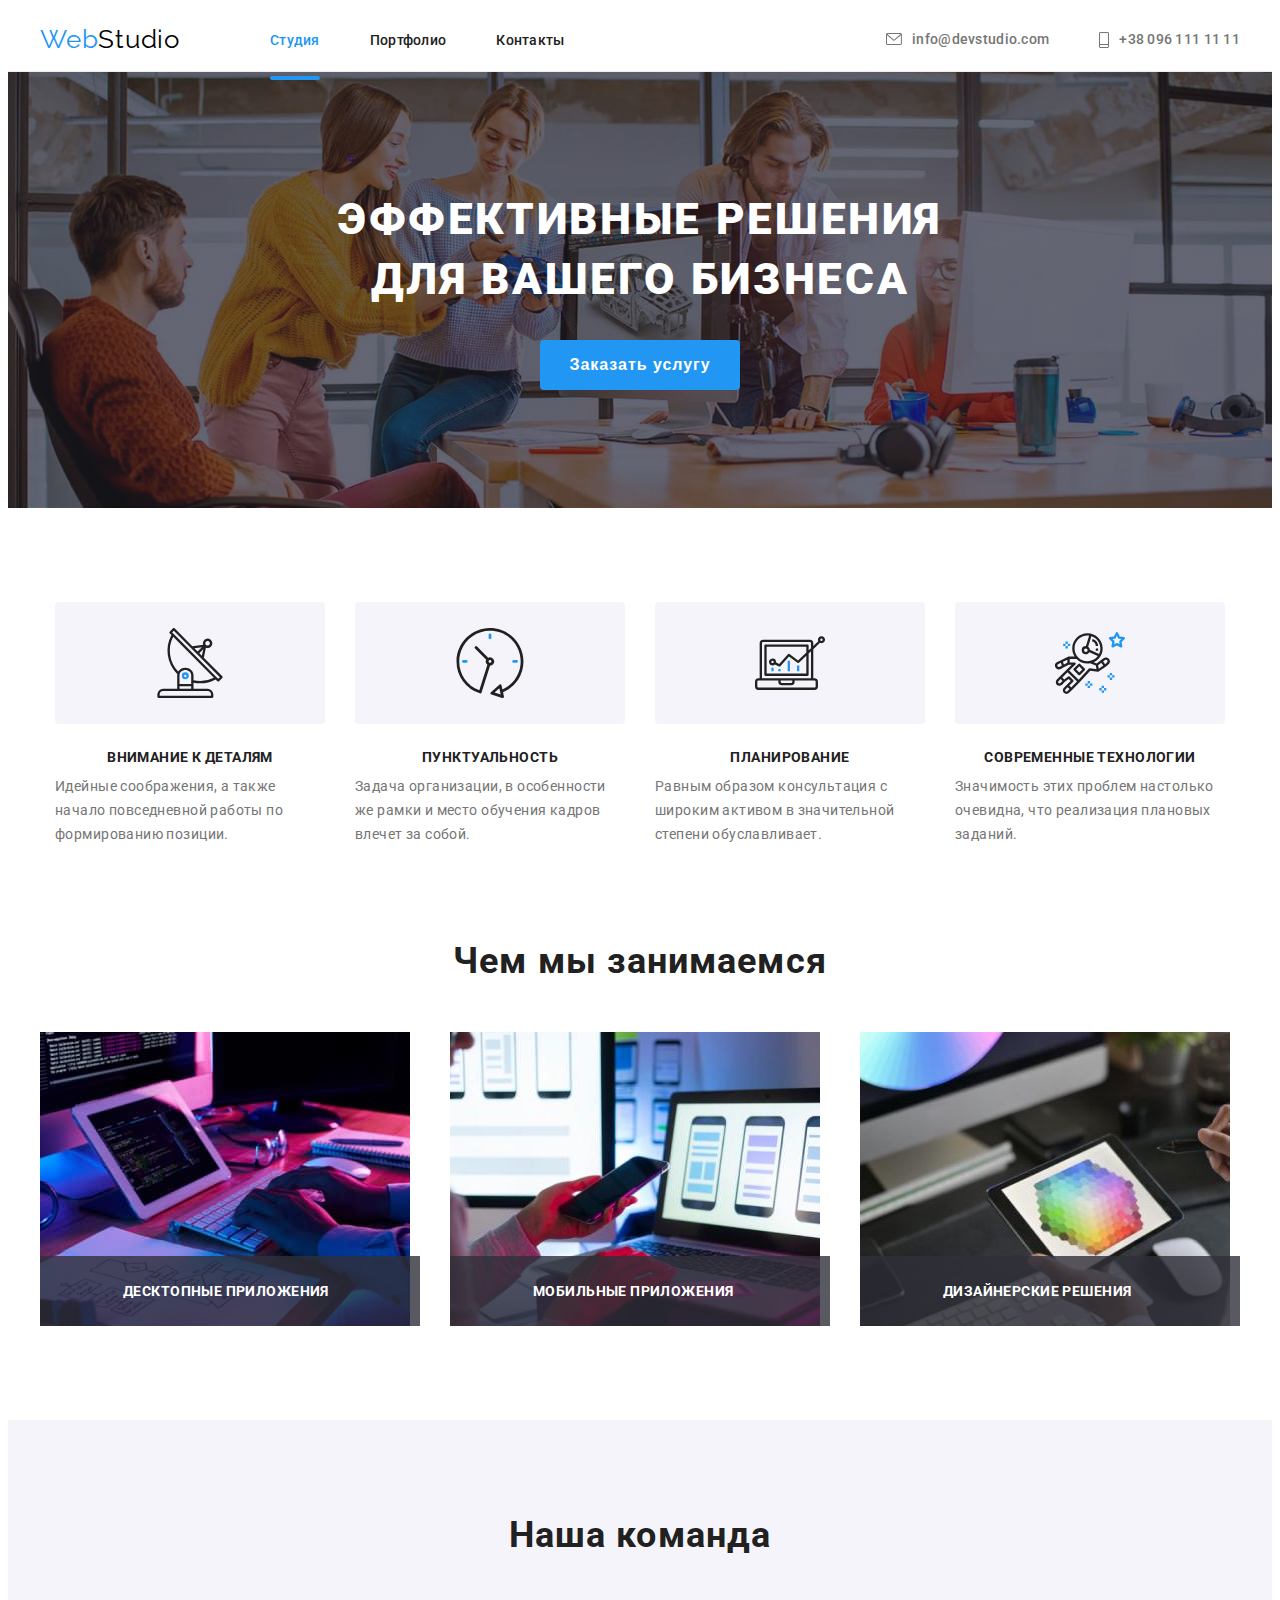
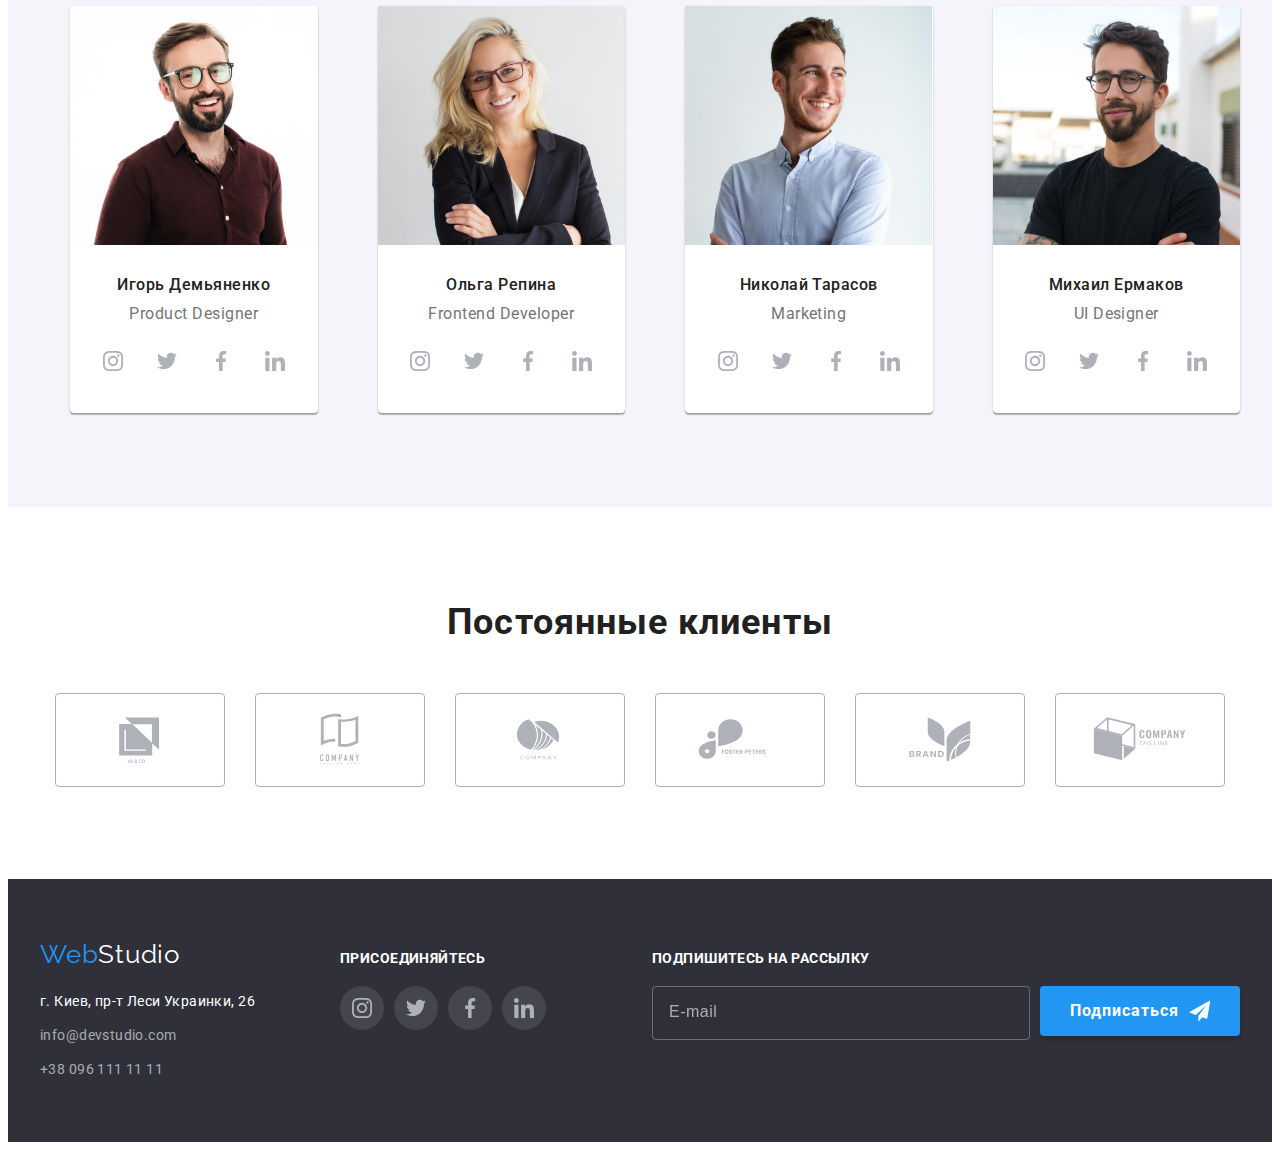
==== commit 5da6ba4b: "done" ====
--- a/index.html
+++ b/index.html
@@ -40,9 +40,9 @@
                         <use href="./img/svg/icons.svg#icon-menu_40px"></use>
                     </svg></button>
                 <div class="mob is-hidden">
-                    <button type="button" class="mob__button"> <svg class="mob__icon" width="40" height="40px">
-                            <use href="./img/svg/icons.svg#icon-close_40px"></use>
-                        </svg></button>
+                <button type="button" class="mob-button"> <svg class="mob-icon" width="40" height="40px">
+                    <use href="./img/svg/icons.svg#icon-close_40px"></use>
+                  </svg></button>
                     <div class="mobcontent">
                     <nav class="mob__nav">
                         <ul class="mob__navlist list">
@@ -282,7 +282,7 @@
                         <li class="address__item"><a class="address__tel link" href="tel:+380961111111">+38 096 111 11 11</a></li>
                     </ul>
                                     </address>
-                          </div>
+          </div>
             <div class="social">
                 <h3 class="social__title">присоединяйтесь</h3>
                 <ul class="soc-list list">
--- a/css/main.min.css
+++ b/css/main.min.css
@@ -1 +1 @@
-:root{--main-text-color: #212121;--second-text-color: #2196f3;--typical-margin: 20px;--timing-animation: cubic-bezier(0.4, 0, 0.2, 1)}p,h1,h2,h3,h4,h5,h6{margin:0}ul,ol{margin:0;padding-left:0}button{cursor:pointer}img{display:block;max-width:100%;height:auto}body{font-family:"Roboto",sans-serif}.list{list-style:none}.link{text-decoration:none}.visually-hidden{position:absolute;white-space:nowrap;width:1px;height:1px;overflow:hidden;border:0;padding:0;clip:rect(0 0 0 0);clip-path:inset(50%);margin:-1px}.header .container{display:flex;align-items:center}.header{background-color:#fff;border-bottom:1px solid #ececec}.nav{display:none}.nav__item{max-height:80px}.nav__item:not(:last-child){margin-right:50px}.nav__link{font-weight:500;font-size:14px;line-height:1.1428571429;letter-spacing:.02em;color:var(--main-text-color);padding:32px 0px;position:relative;transition:250ms color var(--timing-animation)}.current{color:var(--second-text-color)}.current::after{position:absolute;content:"";display:block;width:100%;height:4px;left:0px;bottom:0px;border-radius:2px;background-color:var(--second-text-color);animation-name:grow;animation-duration:1100ms;animation-timing-function:var(--timing-animation);animation-delay:250ms;animation-fill-mode:forwards}@keyframes grow{from{transform:scale(0)}to{transform:scale(1)}}.connect__link,.connect__tel{font-weight:500;font-size:14px;line-height:1.14;letter-spacing:.02em;color:#757575;display:flex;align-items:center;justify-content:center;transition:color 250ms cubic-bezier(0.4, 0, 0.2, 1)}.connect__link:hover,.connect__link:focus,.connect__tel:hover,.connect__tel:focus{color:var(--second-text-color);fill:var(--second-text-color)}.connect__icon{margin-right:10px;fill:currentColor;transition:250ms fill var(--timing-animation)}.connect__icon:hover,.connect__icon:focus{color:var(--second-text-color);fill:var(--second-text-color)}.nav__list{display:flex;align-items:center}.connect{display:none}.header__connect{margin-left:auto}.connect__tel{margin-left:50px}.header-open-button{display:block;margin-left:auto;border:none;background-color:#fff;padding:10px 0}.header-open-icon{fill:currentColor}.header-open-icon:hover{fill:var(--second-text-color)}.mob{position:fixed;top:0;left:0;background-color:#fff;height:796vw;width:100%}.mob.is-hidden{visibility:hidden;opacity:0;pointer-events:none}.mobcontent{position:fixed;top:0;left:0;width:100%;height:800px;padding:48px 40px;display:flex;flex-direction:column;justify-content:space-between;height:100%;overflow-y:auto}.mob__button{position:fixed;top:10px;right:15px;padding:0;background-color:rgba(0,0,0,0);border:none;cursor:pointer;fill:currentColor}.mob__button:hover{fill:var(--second-text-color)}.mob__navlist{text-align:left}.mob__navitem{padding-bottom:32px}.mob__navitem:last-child{padding-bottom:0}.mob__navlink{font-weight:500;font-size:40px;line-height:1.175;letter-spacing:.02em;color:var(--main-text-color)}.mob__navlink:hover{fill:var(--second-text-color)}.mob__connect{margin-left:0}.mob__tel{font-weight:500;font-size:34px;line-height:1.1764705882;letter-spacing:.02em;color:#2196f3;padding-bottom:32px;display:block}.mob__link{font-weight:500;font-size:24px;line-height:1.1666666667;letter-spacing:.02em;color:#757575}.social-mob__list{display:flex;padding-top:64px}.social-mob__item+.social-mob__item{position:relative;margin-left:20px}.social-mob__item+.social-mob__item:first-child{margin-left:0}.social-mob__item+.social-mob__item::before{position:absolute;left:-10px;content:"";display:block;height:100%;border-right:1px solid rgba(33,33,33,.2)}.social-mob__item+.social-mob__item::before:first-child{border-right:none}.social-mob__link{font-weight:500;font-size:18px;line-height:1.22;letter-spacing:.02em;color:#2196f3}.top{background-color:#c4c4c4;padding:118px 0;background-image:linear-gradient(to right, rgba(47, 48, 58, 0.4), rgba(47, 48, 58, 0.4)),url(../img/top-back-mob.jpg);background-repeat:no-repeat;background-position:center;background-size:cover;max-width:767px;margin:0 auto}@media(min-device-pixel-ratio: 2),(min-resolution: 192dpi),(min-resolution: 2dppx){.top{background-image:linear-gradient(to right, rgba(47, 48, 58, 0.4), rgba(47, 48, 58, 0.4)),url(../img/top-back-mob-2x.jpg)}}@media screen and (min-width: 768px){.top{background-image:linear-gradient(to right, rgba(47, 48, 58, 0.4), rgba(47, 48, 58, 0.4)),url(../img/top-back-tab.jpg);max-width:1199px}}@media screen and (min-width: 768px)and (min-device-pixel-ratio: 2),screen and (min-width: 768px)and (min-resolution: 192dpi),screen and (min-width: 768px)and (min-resolution: 2dppx){.top{background-image:linear-gradient(to right, rgba(47, 48, 58, 0.4), rgba(47, 48, 58, 0.4)),url(../img/top-back-tab-2x.jpg)}}@media screen and (min-width: 1200px){.top{background-image:linear-gradient(to right, rgba(47, 48, 58, 0.4), rgba(47, 48, 58, 0.4)),url(../img/top-back-des.jpg);max-width:1600px}}@media screen and (min-width: 1200px)and (min-device-pixel-ratio: 2),screen and (min-width: 1200px)and (min-resolution: 192dpi),screen and (min-width: 1200px)and (min-resolution: 2dppx){.top{background-image:linear-gradient(to right, rgba(47, 48, 58, 0.4), rgba(47, 48, 58, 0.4)),url(../img/top-back-des-2x.jpg)}}.top__title{font-weight:900;font-size:26px;line-height:1.62;letter-spacing:.06em;text-transform:uppercase;color:#fff;box-sizing:content-box;text-align:center;margin-bottom:30px}@media screen and (min-width: 1200px){.top__title{font-size:44px;line-height:1.36}}.top__button{font-weight:700;font-size:16px;line-height:1.88;letter-spacing:.06em;color:#fff;background-color:var(--second-text-color);cursor:pointer;border-radius:4px;border:1px solid rgba(0,0,0,0);display:block;text-align:center;margin:auto;width:200px;height:50px;transition:width 250ms var(--timing-animation),height 250ms var(--timing-animation)}.top__button:hover{width:203px;height:51px}.features{padding:60px 0;margin:0 auto}@media screen and (min-width: 768px){.features{width:768px}}@media screen and (min-width: 1200px){.features{width:1200px;padding:94px 0}}.features__list{display:flex;flex-wrap:wrap;gap:30px}.features__item{max-width:450px}@media screen and (min-width: 768px){.features__item{width:354px}}@media screen and (min-width: 1200px){.features__item{width:270px}}.feature-icon-1::before,.feature-icon-2::before,.feature-icon-3::before,.feature-icon-4::before{margin-bottom:25px;display:flex;content:"";height:120px;background-color:#f5f4fa;background-repeat:no-repeat;background-position:center;border-radius:4px;border:1px solid rgba(0,0,0,0)}.feature-icon-1::before{background-image:url(../img/svg/antenna1.svg)}.feature-icon-2::before{background-image:url(../img/svg/clock1.svg)}.feature-icon-3::before{background-image:url(../img/svg/diagram1.svg)}.feature-icon-4::before{background-image:url(../img/svg/astronaut1.svg)}.feature-icon-1:hover::before,.feature-icon-2:hover::before,.feature-icon-3:hover::before,.feature-icon-4:hover::before{animation:testrotate 1s infinite alternate linear;animation-duration:1000ms;animation-delay:250ms}@keyframes testrotate{0%{transform:rotateY(0deg)}100%{transform:rotateY(180deg)}}.features__title{font-size:14px;line-height:1.1428571429;text-align:center;letter-spacing:.03em;text-transform:uppercase;color:var(--main-text-color);margin-bottom:10px}.features__text{font-weight:400;font-size:14px;line-height:1.71;letter-spacing:.03em;color:#757575}.wwd{display:none}@media screen and (min-width: 1200px){.wwd{display:block;padding-bottom:94px}}.wwd__title{font-size:36px;line-height:1.1666666667;letter-spacing:.03em;color:var(--main-text-color);box-sizing:content-box;text-align:center;margin-bottom:50px}.wwd__item{flex-basis:calc(33.3333333333% - 30px);margin-left:30px;position:relative}.wwd__item::before{position:absolute;content:"";width:100%;height:70px;background-color:rgba(47,48,58,.8);bottom:0px}.wwd__text{position:absolute;top:251px;left:83px;font-style:normal;font-weight:700;font-size:14px;line-height:1.1428571429;text-align:center;letter-spacing:.03em;text-transform:uppercase;color:#fff}.wwd__list{display:flex;align-items:center;margin-left:-30px}.team{background-color:#f5f4fa;padding:60px 0;margin:0 auto}@media screen and (min-width: 1200px){.team{padding:94px 0}}.who{padding-top:30px;padding-bottom:16px}.team__title{font-weight:700;font-size:28px;line-height:1.1785714286;text-align:center;letter-spacing:.03em;color:var(--main-text-color);margin-bottom:30px}@media screen and (min-width: 1200px){.team__title{font-size:36px;line-height:1.1666666667;color:var(--main-text-color);margin-bottom:50px}}.team__list{display:flex;flex-wrap:wrap;gap:30px}@media screen and (min-width: 1200px){.team__list{flex-wrap:nowrap}}.team__item{max-width:450px;background-color:#fff;box-sizing:border-box;box-shadow:0px 2px 1px 0px rgba(0,0,0,.2),0px 1px 1px 0px rgba(0,0,0,.1411764706),0px 1px 3px 0px rgba(0,0,0,.1215686275);border-radius:4px}@media screen and (min-width: 768px){.team__item{width:354px}}@media screen and (min-width: 1200px){.team__item{width:270px;margin-left:30px}}.who__title{font-weight:500;font-size:16px;line-height:1.1875;letter-spacing:.03em;color:var(--main-text-color);box-sizing:content-box;text-align:center}.who__text{font-weight:400;font-size:16px;line-height:1.1875;letter-spacing:.03em;color:#757575;box-sizing:content-box;text-align:center;margin-top:10px}.team__soc{margin-bottom:24px}@media screen and (min-width: 1200px){.team__soc{margin-bottom:30px}}.partners{padding:60px 0;margin:0 auto}@media screen and (min-width: 1200px){.partners{padding:94px 0}}.partners__title{font-weight:700;font-size:28px;line-height:1.1785714286;text-align:center;letter-spacing:.03em;color:var(--main-text-color);margin-bottom:30px}@media screen and (min-width: 1200px){.partners__title{font-size:36px;line-height:1.1666666667;margin-bottom:50px}}.partners__list{display:flex;flex-wrap:wrap;justify-content:center;gap:30px}.partners__item{max-width:210px;height:92px}@media screen and (min-width: 768px){.partners__item{max-width:226px}}@media screen and (min-width: 1200px){.partners__item{max-width:170px}}.partners__link{padding:16px 52px;border-radius:4px;border:1px solid rgba(0,0,0,0);border-color:#afb1b8;display:flex;align-items:center;justify-content:center;transition:250ms border-color var(--timing-animation)}.partners__link:hover,.partners__link:focus{border-color:var(--second-text-color)}@media screen and (min-width: 1200px){.partners__link{padding:16px 60px}}@media screen and (min-width: 1200px){.partners__link{padding:16px 32px}}.partners__icon{fill:#afb1b8;transition:250ms fill var(--timing-animation)}.partners__link:hover .partners__icon,.partners__link:focus .partners__icon{fill:var(--second-text-color)}.footer{background-color:#2f303a;padding-top:60px;padding-bottom:60px}@media screen and (min-width: 768px){.footer-info{margin:0 auto}}@media screen and (min-width: 1200px){.footer-info{display:flex;flex-wrap:nowrap;justify-content:space-between}}.contacts{margin-bottom:60px}@media screen and (min-width: 768px){.contacts{display:flex;align-items:baseline;justify-content:space-between;flex-wrap:wrap}}@media screen and (min-width: 1200px){.contacts{flex-wrap:nowrap;margin-bottom:0}}.footer-logo{display:block;text-align:center}@media screen and (min-width: 1200px){.footer-logo{text-align:left}}.address__list{display:block;text-align:center}@media screen and (min-width: 1200px){.address__list{text-align:left;min-width:230px}}@media screen and (min-width: 1200px){.social{margin-left:70px}}.social__title{font-family:"Roboto";font-style:normal;font-weight:700;font-size:14px;line-height:1.1428571429;letter-spacing:.03em;text-transform:uppercase;color:#fff;margin-bottom:20px;text-align:center;margin-top:60px}@media screen and (min-width: 1200px){.social__title{margin-top:0;text-align:left}}.footer__soclink{background-color:rgba(255,255,255,.1019607843)}.footer__pic{fill:#fff}.subscribe{text-align:center}@media screen and (min-width: 768px){.subscribe{display:flex;flex-direction:column;align-items:center}}@media screen and (min-width: 1200px){.subscribe{margin-left:93px;margin-top:0;align-items:flex-start}}.subscribe__title{font-weight:700;font-size:14px;line-height:1.1428571429;letter-spacing:.03em;text-transform:uppercase;color:#fff}@media screen and (min-width: 1200px){.subscribe__title{text-align:left}}.subscribe__input{display:flex;width:100%;height:50px;color:rgba(255,255,255,.6);border:1px solid rgba(255,255,255,.3);filter:drop-shadow(0px 4px 4px rgba(0, 0, 0, 0.15));border-radius:4px;background-color:rgba(0,0,0,0);padding-left:16px;outline:rgba(0,0,0,0);transition:250ms border var(--timing-animation)}.subscribe__input:hover,.subscribe__input:focus{border:1px solid var(--second-text-color)}.subscribe__input::placeholder{font-weight:400;font-size:16px;line-height:1.25;display:flex;align-items:center;letter-spacing:.03em;color:rgba(255,255,255,.6)}@media screen and (min-width: 768px){.subscribe__input{width:450px}}@media screen and (min-width: 1200px){.subscribe__input{width:358px}}.subscribe__field{margin-top:20px}@media screen and (min-width: 1200px){.subscribe__field{display:flex}}.subscribe__button{font-family:inherit;font-size:16px;font-weight:700;line-height:1.875;letter-spacing:.06em;color:#fff;width:200px;height:50px;margin:0 auto;background-color:var(--second-text-color);cursor:pointer;border-radius:4px;border:1px solid rgba(0,0,0,0);box-shadow:0px 4px 4px rgba(0,0,0,.15);display:flex;align-items:center;justify-content:center;margin-top:20px}@media screen and (min-width: 1200px){.subscribe__button{margin-left:10px;margin-top:0;padding:10px 29px}}.subscribe__icon{fill:#fff;margin-left:10px}.gallery{padding-top:94px;padding-bottom:94px}.gallery-buttons-list{display:flex;align-items:center;justify-content:center;margin-bottom:50px}.gallery-buttons-link{font-family:inherit;font-weight:500;font-size:16px;line-height:1.62;letter-spacing:.03em;color:var(--main-text-color);background-color:#f5f4fa;cursor:pointer;padding:6px 22px;border-radius:4px;border:1px solid rgba(0,0,0,0);transition:250ms background-color var(--timing-animation),250ms box-shadow var(--timing-animation),250ms color var(--timing-animation)}.gallery-buttons-link:hover,.gallery-buttons-link:focus{background-color:var(--second-text-color);box-shadow:0px 2px 2px 0px rgba(0,0,0,.1215686275),0px 1px 2px 0px rgba(0,0,0,.0784313725),0px 3px 1px 0px rgba(0,0,0,.1019607843);color:#fff}.gallery-buttons-item:not(:last-child){margin-right:8px}.gallery-list{display:flex;align-items:center;flex-wrap:wrap;margin:-15px}.gallery-item{flex-basis:calc(33.3333333333% - 30px);margin:15px;position:relative}.gallery-item:hover{box-shadow:0px 3px 1px rgba(0,0,0,.1),0px 1px 2px rgba(0,0,0,.08),0px 2px 2px rgba(0,0,0,.12)}.gallery-item img{display:block;max-width:100%}.gallery-thumb{position:relative;width:100%;height:294px;overflow:hidden}.gallery-thumb::before{position:absolute;content:"";width:100%;height:100%;background-color:rgba(33,150,243,.9);transform:translateY(100%);transition:transform 250ms var(--timing-animation)}.gallery-item:hover .gallery-thumb::before{transform:translateY(0%)}.gallery-thumb-text{position:absolute;font-style:normal;top:0px;font-weight:400;font-size:18px;line-height:1.56;padding:63px 24px;letter-spacing:.03em;color:#fff;transform:translateY(100%);transition:transform 350ms var(--timing-animation)}.gallery-item:hover .gallery-thumb-text{transform:translateY(0%)}.gallery-text{padding-top:20px;padding-bottom:20px;border:1px solid #eee}.gallery-item-title{font-size:18px;line-height:2;letter-spacing:.06em;color:#212121;margin-left:24px}.gallery-item-text{font-weight:400;font-size:16px;line-height:1.88;letter-spacing:.03em;color:#757575;margin-top:4px;margin-left:24px}.current-button{color:#fff;background-color:#2196f3}.container{width:100%;margin:0 auto;padding:0 15px}@media screen and (min-width: 480px){.container{width:480px}}@media screen and (min-width: 768px){.container{width:768px}}@media screen and (min-width: 1200px){.container{width:1200px}}.logo{font-family:"Raleway",sans-serif;font-style:normal;font-size:26px;line-height:1.1923076923;letter-spacing:.03em;display:block}.header__logo{margin-right:90px;padding:16px 0px;color:#000}.logo__blue{font-family:"Raleway",sans-serif;font-size:26px;line-height:1.1923076923;letter-spacing:.03em;color:#2196f3}.footer-logo{color:#fff}.soc-list{display:flex;justify-content:center;margin-bottom:30px}.soc-list__icon{width:44px;height:44px;margin-right:10px}.soc-list__icon:last-child{margin-right:0}.soc-list__link{width:100%;height:100%;border-radius:50%;display:flex;align-items:center;justify-content:center;transition:250ms background-color var(--timing-animation)}.soc-list__link:hover,.soc-list__link:focus{background-color:var(--second-text-color)}.soc-list__pic{fill:#afb1b8;transition:250ms fill var(--timing-animation)}.soc-list__link:hover .soc-list__pic,.soc-list__link:focus .soc-list__pic{fill:#fff}.address{font-style:normal}.address__item:not(:last-child){margin-bottom:10px}.address__list{margin-top:20px;display:block}.address__location{font-weight:400;font-size:14px;line-height:1.71;letter-spacing:.03em;color:#fff;transition:250ms color var(--timing-animation)}.address__location:hover,.address__location:focus{color:var(--second-text-color)}.address__mail{font-weight:400;font-size:14px;line-height:1.71;letter-spacing:.03em;color:rgba(255,255,255,.6);transition:250ms color var(--timing-animation)}.address__mail:hover,.address__mail:focus{color:var(--second-text-color)}.address__tel{font-weight:400;font-size:14px;line-height:1.71;letter-spacing:.03em;color:rgba(255,255,255,.6);transition:250ms color var(--timing-animation)}.address__tel:hover,.address__tel:focus{color:var(--second-text-color)}.backdrop{position:fixed;top:0;left:0;width:100%;height:100%;background-color:rgba(0,0,0,.2);opacity:1;transition:opacity 250ms var(--timing-animation)}.backdrop.is-hidden{opacity:0;pointer-events:none}.modal{width:528px;min-height:581px;position:absolute;top:50%;left:50%;transform:translate(-50%, -50%) scale(1);opacity:1;visibility:visible;transition:transform 250ms var(--timing-animation),opacity 250ms var(--timing-animation),scale 250ms var(--timing-animation);background-color:#fff;box-shadow:0px 1px 3px rgba(0,0,0,.12),0px 1px 1px rgba(0,0,0,.14),0px 2px 1px rgba(0,0,0,.2);border-radius:4px;padding:40px}.backdrop.is-hidden .modal{transform:translate(-50%, -50%) scale(1.2);opacity:0;visibility:hidden}.no-scroll{overflow:hidden}.close-modal-button{position:absolute;top:8px;right:8px;width:30px;height:30px;border-radius:50%;border:1px solid rgba(0,0,0,.1);background:#fff;display:flex;justify-content:center;align-items:center;transition:250ms border var(--timing-animation)}.close-modal-button:focus{border:3px solid rgba(0,0,0,.3)}.link-icon-close{width:100%;height:100%;fill:currentColor;transition:250ms fill var(--timing-animation);display:flex}.link-icon-close:hover,.link-icon-close:focus{fill:var(--second-text-color)}.modal-title{font-weight:700;font-size:20px;line-height:1.15;text-align:center;letter-spacing:.03em;color:#212121}.modal-form{width:448px;margin-top:12px}.modal-input{box-sizing:border-box;width:100%;height:40px;border:1px solid rgba(0,0,0,0);border-color:rgba(33,33,33,.2);border-radius:4px;transition:250ms border-color var(--timing-animation);outline:rgba(0,0,0,0);padding-left:42px}.modal-input:hover,.modal-input:focus{border-color:var(--second-text-color);fill:var(--second-text-color)}.modal-wrap{position:relative}.modal-field{margin-bottom:10px}.form-icon{position:absolute;left:12px;top:50%;transform:translateY(-50%);transition:250ms fill var(--timing-animation)}.modal-input:hover+.form-icon,.modal-input:focus+.form-icon{fill:var(--second-text-color)}.modal-input-comment{box-sizing:border-box;width:448px;height:120px;left:576px;top:518px;font-size:14px;line-height:1.1428571429;letter-spacing:.01em;color:rgba(117,117,117,.5);border:1px solid rgba(0,0,0,0);border-color:rgba(33,33,33,.2);border-radius:4px;margin-bottom:10px;transition:250ms border-color var(--timing-animation);outline:rgba(0,0,0,0);resize:none;padding:12px 16px}.modal-input-comment::placeholder{position:absolute;font-weight:400;font-size:12px;line-height:1.1666666667;letter-spacing:.01em;color:rgba(117,117,117,.5)}.modal-input-comment:hover,.modal-input-comment:focus{border-color:var(--second-text-color);fill:var(--second-text-color)}.policy{font-weight:400;font-size:14px;line-height:1.7142857143;letter-spacing:.03em;color:#757575;margin-bottom:30px;display:flex;align-items:center;justify-content:center}.check-icon{fill:rgba(0,0,0,0)}.policy span{width:16px;height:15px;border:2px solid #212121;border-radius:3px;margin-right:9px;display:flex;align-items:center;justify-content:center}.modal-check:checked+.policy span{background-color:var(--second-text-color);border:none}.modal-check:checked+.policy .check-icon{fill:#fff}.modal-button{font-family:inherit;font-size:16px;font-weight:700;line-height:1.875;letter-spacing:.06em;color:#fff;width:200px;height:50px;background-color:var(--second-text-color);cursor:pointer;padding:10px 32px;border-radius:4px;border:1px solid rgba(0,0,0,0);display:block;text-align:center;margin:auto;box-shadow:0px 4px 4px rgba(0,0,0,.15);transition:width 250ms var(--timing-animation),height 250ms var(--timing-animation)}.modal-button:hover{width:203px;height:51px}.modal-label{font-weight:400;font-size:12px;line-height:1.1666666667;letter-spacing:.01em;color:#757575;display:block;margin-bottom:4px}.modal-policy-link{text-decoration-line:underline;color:#2196f3;margin-left:4px}/*# sourceMappingURL=main.min.css.map */+:root{--main-text-color: #212121;--second-text-color: #2196f3;--typical-margin: 20px;--timing-animation: cubic-bezier(0.4, 0, 0.2, 1)}p,h1,h2,h3,h4,h5,h6{margin:0}ul,ol{margin:0;padding-left:0}button{cursor:pointer}img{display:block;max-width:100%;height:auto}body{font-family:"Roboto",sans-serif}.list{list-style:none}.link{text-decoration:none}.visually-hidden{position:absolute;white-space:nowrap;width:1px;height:1px;overflow:hidden;border:0;padding:0;clip:rect(0 0 0 0);clip-path:inset(50%);margin:-1px}.header .container{display:flex;align-items:center}.header{background-color:#fff;border-bottom:1px solid #ececec}.nav{display:none}@media screen and (min-width: 768px){.nav{display:flex}}.nav__item{max-height:80px}.nav__item:not(:last-child){margin-right:50px}.nav__link{font-weight:500;font-size:14px;line-height:1.1428571429;letter-spacing:.02em;color:var(--main-text-color);padding:32px 0px;position:relative;transition:250ms color var(--timing-animation)}.current{color:var(--second-text-color)}.current::after{position:absolute;content:"";display:block;width:100%;height:4px;left:0px;bottom:0px;border-radius:2px;background-color:var(--second-text-color);animation-name:grow;animation-duration:1100ms;animation-timing-function:var(--timing-animation);animation-delay:250ms;animation-fill-mode:forwards}@keyframes grow{from{transform:scale(0)}to{transform:scale(1)}}.connect__link,.connect__tel{font-weight:500;font-size:14px;line-height:1.14;letter-spacing:.02em;color:#757575;display:flex;align-items:center;justify-content:center;transition:color 250ms cubic-bezier(0.4, 0, 0.2, 1)}.connect__link:hover,.connect__link:focus,.connect__tel:hover,.connect__tel:focus{color:var(--second-text-color);fill:var(--second-text-color)}.connect__icon{margin-right:10px;fill:currentColor;transition:250ms fill var(--timing-animation)}.connect__icon:hover,.connect__icon:focus{color:var(--second-text-color);fill:var(--second-text-color)}.nav__list{display:flex;align-items:center}.connect{display:none}@media screen and (min-width: 768px){.connect{display:flex;flex-direction:column;align-items:flex-start}}@media screen and (min-width: 1200px){.connect{flex-direction:row;align-items:center}}.header__connect{margin-left:auto}@media screen and (min-width: 768px){.connect__tel{margin-top:10px}}@media screen and (min-width: 1200px){.connect__tel{margin-left:50px;margin-top:0}}.header-open-button{display:block;margin-left:auto;border:none;background-color:#fff;padding:10px 0}@media screen and (min-width: 768px){.header-open-button{display:none}}.header-open-icon{fill:currentColor}.header-open-icon:hover{fill:var(--second-text-color)}@media screen and (min-width: 768px){.header-open-icon{display:none}}.mob{position:fixed;top:0;left:0;background-color:#fff;height:796vw;width:100%;opacity:1;transition:opacity 250ms var(--timing-animation)}.mob.is-hidden{visibility:hidden;opacity:0;pointer-events:none}.mobcontent{position:fixed;top:0;left:0;width:100%;height:800px;padding:48px 40px;display:flex;flex-direction:column;justify-content:space-between;height:100%;overflow-y:auto}.mob-button{position:fixed;top:10px;right:15px;padding:0;background-color:rgba(0,0,0,0);border:none;fill:currentColor;z-index:1}.mob-button:hover{fill:var(--second-text-color)}.mob__navlist{text-align:left}.mob__navitem{padding-bottom:32px}.mob__navitem:last-child{padding-bottom:0}.mob__navlink{font-weight:500;font-size:40px;line-height:1.175;letter-spacing:.02em;color:var(--main-text-color)}.mob__navlink:hover{fill:var(--second-text-color)}.mob__connect{margin-left:0}.mob__tel{font-weight:500;font-size:34px;line-height:1.1764705882;letter-spacing:.02em;color:#2196f3;padding-bottom:32px;display:block}.mob__link{font-weight:500;font-size:24px;line-height:1.1666666667;letter-spacing:.02em;color:#757575}.social-mob__list{display:flex;padding-top:64px}.social-mob__item+.social-mob__item{position:relative;margin-left:20px}.social-mob__item+.social-mob__item:first-child{margin-left:0}.social-mob__item+.social-mob__item::before{position:absolute;left:-10px;content:"";display:block;height:100%;border-right:1px solid rgba(33,33,33,.2)}.social-mob__item+.social-mob__item::before:first-child{border-right:none}.social-mob__link{font-weight:500;font-size:18px;line-height:1.22;letter-spacing:.02em;color:#2196f3}.top{background-color:#c4c4c4;padding:118px 0;background-image:linear-gradient(to right, rgba(47, 48, 58, 0.4), rgba(47, 48, 58, 0.4)),url(../img/top-back-mob.jpg);background-repeat:no-repeat;background-position:center;background-size:cover;max-width:767px;margin:0 auto}@media(min-device-pixel-ratio: 2),(min-resolution: 192dpi),(min-resolution: 2dppx){.top{background-image:linear-gradient(to right, rgba(47, 48, 58, 0.4), rgba(47, 48, 58, 0.4)),url(../img/top-back-mob-2x.jpg)}}@media screen and (min-width: 768px){.top{background-image:linear-gradient(to right, rgba(47, 48, 58, 0.4), rgba(47, 48, 58, 0.4)),url(../img/top-back-tab.jpg);max-width:1199px}}@media screen and (min-width: 768px)and (min-device-pixel-ratio: 2),screen and (min-width: 768px)and (min-resolution: 192dpi),screen and (min-width: 768px)and (min-resolution: 2dppx){.top{background-image:linear-gradient(to right, rgba(47, 48, 58, 0.4), rgba(47, 48, 58, 0.4)),url(../img/top-back-tab-2x.jpg)}}@media screen and (min-width: 1200px){.top{background-image:linear-gradient(to right, rgba(47, 48, 58, 0.4), rgba(47, 48, 58, 0.4)),url(../img/top-back-des.jpg);max-width:1600px}}@media screen and (min-width: 1200px)and (min-device-pixel-ratio: 2),screen and (min-width: 1200px)and (min-resolution: 192dpi),screen and (min-width: 1200px)and (min-resolution: 2dppx){.top{background-image:linear-gradient(to right, rgba(47, 48, 58, 0.4), rgba(47, 48, 58, 0.4)),url(../img/top-back-des-2x.jpg)}}.top__title{font-weight:900;font-size:26px;line-height:1.62;letter-spacing:.06em;text-transform:uppercase;color:#fff;box-sizing:content-box;text-align:center;margin-bottom:30px}@media screen and (min-width: 1200px){.top__title{font-size:44px;line-height:1.36}}.top__button{font-weight:700;font-size:16px;line-height:1.88;letter-spacing:.06em;color:#fff;background-color:var(--second-text-color);cursor:pointer;border-radius:4px;border:1px solid rgba(0,0,0,0);display:block;text-align:center;margin:auto;width:200px;height:50px;transition:width 250ms var(--timing-animation),height 250ms var(--timing-animation)}.top__button:hover{width:203px;height:51px}.features{padding:60px 0;margin:0 auto}@media screen and (min-width: 768px){.features{width:768px}}@media screen and (min-width: 1200px){.features{width:1200px;padding:94px 0}}.features__list{display:flex;flex-wrap:wrap;gap:30px}.features__item{max-width:450px}@media screen and (min-width: 768px){.features__item{width:354px}}@media screen and (min-width: 1200px){.features__item{width:270px}}.feature-icon-1::before,.feature-icon-2::before,.feature-icon-3::before,.feature-icon-4::before{margin-bottom:25px;display:flex;content:"";height:120px;background-color:#f5f4fa;background-repeat:no-repeat;background-position:center;border-radius:4px;border:1px solid rgba(0,0,0,0)}.feature-icon-1::before{background-image:url(../img/svg/antenna1.svg)}.feature-icon-2::before{background-image:url(../img/svg/clock1.svg)}.feature-icon-3::before{background-image:url(../img/svg/diagram1.svg)}.feature-icon-4::before{background-image:url(../img/svg/astronaut1.svg)}.feature-icon-1:hover::before,.feature-icon-2:hover::before,.feature-icon-3:hover::before,.feature-icon-4:hover::before{animation:testrotate 1s infinite alternate linear;animation-duration:1000ms;animation-delay:250ms}@keyframes testrotate{0%{transform:rotateY(0deg)}100%{transform:rotateY(180deg)}}.features__title{font-size:14px;line-height:1.1428571429;text-align:center;letter-spacing:.03em;text-transform:uppercase;color:var(--main-text-color);margin-bottom:10px}.features__text{font-weight:400;font-size:14px;line-height:1.71;letter-spacing:.03em;color:#757575}.wwd{display:none}@media screen and (min-width: 1200px){.wwd{display:block;padding-bottom:94px}}.wwd__title{font-size:36px;line-height:1.1666666667;letter-spacing:.03em;color:var(--main-text-color);box-sizing:content-box;text-align:center;margin-bottom:50px}.wwd__item{flex-basis:calc(33.3333333333% - 30px);margin-left:30px;position:relative}.wwd__item::before{position:absolute;content:"";width:100%;height:70px;background-color:rgba(47,48,58,.8);bottom:0px}.wwd__text{position:absolute;top:251px;left:83px;font-style:normal;font-weight:700;font-size:14px;line-height:1.1428571429;text-align:center;letter-spacing:.03em;text-transform:uppercase;color:#fff}.wwd__list{display:flex;align-items:center;margin-left:-30px}.team{background-color:#f5f4fa;padding:60px 0;margin:0 auto}@media screen and (min-width: 1200px){.team{padding:94px 0}}.who{padding-top:30px;padding-bottom:16px}.team__title{font-weight:700;font-size:28px;line-height:1.1785714286;text-align:center;letter-spacing:.03em;color:var(--main-text-color);margin-bottom:30px}@media screen and (min-width: 1200px){.team__title{font-size:36px;line-height:1.1666666667;color:var(--main-text-color);margin-bottom:50px}}.team__list{display:flex;flex-wrap:wrap;gap:30px}@media screen and (min-width: 1200px){.team__list{flex-wrap:nowrap}}.team__item{max-width:450px;background-color:#fff;box-sizing:border-box;box-shadow:0px 2px 1px 0px rgba(0,0,0,.2),0px 1px 1px 0px rgba(0,0,0,.1411764706),0px 1px 3px 0px rgba(0,0,0,.1215686275);border-radius:4px}@media screen and (min-width: 768px){.team__item{width:354px}}@media screen and (min-width: 1200px){.team__item{width:270px;margin-left:30px}}.who__title{font-weight:500;font-size:16px;line-height:1.1875;letter-spacing:.03em;color:var(--main-text-color);box-sizing:content-box;text-align:center}.who__text{font-weight:400;font-size:16px;line-height:1.1875;letter-spacing:.03em;color:#757575;box-sizing:content-box;text-align:center;margin-top:10px}.team__soc{margin-bottom:24px}@media screen and (min-width: 1200px){.team__soc{margin-bottom:30px}}.partners{padding:60px 0;margin:0 auto}@media screen and (min-width: 1200px){.partners{padding:94px 0}}.partners__title{font-weight:700;font-size:28px;line-height:1.1785714286;text-align:center;letter-spacing:.03em;color:var(--main-text-color);margin-bottom:30px}@media screen and (min-width: 1200px){.partners__title{font-size:36px;line-height:1.1666666667;margin-bottom:50px}}.partners__list{display:flex;flex-wrap:wrap;justify-content:center;gap:30px}.partners__item{max-width:210px;height:92px}@media screen and (min-width: 768px){.partners__item{max-width:226px}}@media screen and (min-width: 1200px){.partners__item{max-width:170px}}.partners__link{padding:16px 52px;border-radius:4px;border:1px solid rgba(0,0,0,0);border-color:#afb1b8;display:flex;align-items:center;justify-content:center;transition:250ms border-color var(--timing-animation)}.partners__link:hover,.partners__link:focus{border-color:var(--second-text-color)}@media screen and (min-width: 1200px){.partners__link{padding:16px 60px}}@media screen and (min-width: 1200px){.partners__link{padding:16px 32px}}.partners__icon{fill:#afb1b8;transition:250ms fill var(--timing-animation)}.partners__link:hover .partners__icon,.partners__link:focus .partners__icon{fill:var(--second-text-color)}.footer{background-color:#2f303a;padding-top:60px;padding-bottom:60px}@media screen and (min-width: 768px){.footer-info{margin:0 auto}}@media screen and (min-width: 1200px){.footer-info{display:flex;flex-wrap:nowrap;justify-content:space-between;align-items:baseline}}.contacts{margin-bottom:60px}@media screen and (min-width: 768px){.contacts{display:flex;align-items:baseline;justify-content:space-between;flex-wrap:wrap}}@media screen and (min-width: 1200px){.contacts{flex-wrap:nowrap;margin-bottom:0}}.footer-logo{display:block;text-align:center}@media screen and (min-width: 1200px){.footer-logo{text-align:left}}.address__list{display:block;text-align:center}@media screen and (min-width: 1200px){.address__list{text-align:left;min-width:230px}}@media screen and (min-width: 1200px){.social{margin-left:70px}}.social__title{font-family:"Roboto";font-style:normal;font-weight:700;font-size:14px;line-height:1.1428571429;letter-spacing:.03em;text-transform:uppercase;color:#fff;margin-bottom:20px;text-align:center;margin-top:60px}@media screen and (min-width: 1200px){.social__title{margin-top:0;text-align:left}}.footer__soclink{background-color:rgba(255,255,255,.1019607843)}.footer__pic{fill:#fff}.subscribe{text-align:center}@media screen and (min-width: 768px){.subscribe{display:flex;flex-direction:column;align-items:center}}@media screen and (min-width: 1200px){.subscribe{margin-left:93px;margin-top:0;align-items:flex-start}}.subscribe__title{font-weight:700;font-size:14px;line-height:1.1428571429;letter-spacing:.03em;text-transform:uppercase;color:#fff}@media screen and (min-width: 1200px){.subscribe__title{text-align:left}}.subscribe__input{display:flex;width:100%;height:50px;color:rgba(255,255,255,.6);border:1px solid rgba(255,255,255,.3);filter:drop-shadow(0px 4px 4px rgba(0, 0, 0, 0.15));border-radius:4px;background-color:rgba(0,0,0,0);padding-left:16px;outline:rgba(0,0,0,0);transition:250ms border var(--timing-animation)}.subscribe__input:hover,.subscribe__input:focus{border:1px solid var(--second-text-color)}.subscribe__input::placeholder{font-weight:400;font-size:16px;line-height:1.25;display:flex;align-items:center;letter-spacing:.03em;color:rgba(255,255,255,.6)}@media screen and (min-width: 768px){.subscribe__input{width:450px}}@media screen and (min-width: 1200px){.subscribe__input{width:358px}}.subscribe__field{margin-top:20px}@media screen and (min-width: 1200px){.subscribe__field{display:flex}}.subscribe__button{font-family:inherit;font-size:16px;font-weight:700;line-height:1.875;letter-spacing:.06em;color:#fff;width:200px;height:50px;margin:0 auto;background-color:var(--second-text-color);cursor:pointer;border-radius:4px;border:1px solid rgba(0,0,0,0);box-shadow:0px 4px 4px rgba(0,0,0,.15);display:flex;align-items:center;justify-content:center;margin-top:20px}@media screen and (min-width: 1200px){.subscribe__button{margin-left:10px;margin-top:0;padding:10px 29px}}.subscribe__icon{fill:#fff;margin-left:10px}.gallery{padding-top:60px;padding-bottom:60px}@media screen and (min-width: 1200px){.gallery{padding-top:94px;padding-bottom:94px}}.gallery-buttons-list{display:flex;align-items:center;flex-wrap:wrap;margin-bottom:40px}@media screen and (min-width: 768px){.gallery-buttons-list{justify-content:center}}@media screen and (min-width: 768px){.gallery-buttons-list{margin-bottom:30px}}@media screen and (min-width: 1200px){.gallery-buttons-list{margin-bottom:50px}}.gallery-buttons-item{margin-bottom:15px}@media screen and (min-width: 768px){.gallery-buttons-item{margin-bottom:0}}.gallery-buttons-link{font-family:inherit;font-weight:500;font-size:16px;line-height:1.62;letter-spacing:.03em;color:var(--main-text-color);background-color:#f5f4fa;cursor:pointer;padding:6px 22px;border-radius:4px;border:1px solid rgba(0,0,0,0);transition:250ms background-color var(--timing-animation),250ms box-shadow var(--timing-animation),250ms color var(--timing-animation)}.gallery-buttons-link:hover,.gallery-buttons-link:focus{background-color:var(--second-text-color);box-shadow:0px 2px 2px 0px rgba(0,0,0,.1215686275),0px 1px 2px 0px rgba(0,0,0,.0784313725),0px 3px 1px 0px rgba(0,0,0,.1019607843);color:#fff}.gallery-buttons-item:not(:last-child){margin-right:8px}.gallery-list{display:flex;align-items:center;flex-wrap:wrap;gap:30px}.gallery-item{max-width:450px;position:relative}.gallery-item:hover{box-shadow:0px 3px 1px rgba(0,0,0,.1),0px 1px 2px rgba(0,0,0,.08),0px 2px 2px rgba(0,0,0,.12)}.gallery-item img{display:block;max-width:100%}@media screen and (min-width: 768px){.gallery-item{width:354px}}@media screen and (min-width: 1200px){.gallery-item{width:370px}}.gallery-thumb{position:relative;width:100%;height:294px;overflow:hidden}.gallery-thumb::before{position:absolute;content:"";width:100%;height:100%;background-color:rgba(33,150,243,.9);transform:translateY(100%);transition:transform 250ms var(--timing-animation)}.gallery-item:hover .gallery-thumb::before{transform:translateY(0%)}.gallery-thumb-text{position:absolute;font-style:normal;top:0px;font-weight:400;font-size:18px;line-height:1.56;padding:63px 24px;letter-spacing:.03em;color:#fff;transform:translateY(100%);transition:transform 350ms var(--timing-animation)}.gallery-item:hover .gallery-thumb-text{transform:translateY(0%)}.gallery-text{padding-top:20px;padding-bottom:20px;border:1px solid #eee}.gallery-item-title{font-size:18px;line-height:2;letter-spacing:.06em;color:#212121;margin-left:24px}.gallery-item-text{font-weight:400;font-size:16px;line-height:1.88;letter-spacing:.03em;color:#757575;margin-top:4px;margin-left:24px}.current-button{color:#fff;background-color:#2196f3}.container{width:100%;margin:0 auto;padding:0 15px}@media screen and (min-width: 480px){.container{width:480px}}@media screen and (min-width: 768px){.container{width:768px}}@media screen and (min-width: 1200px){.container{width:1200px}}.logo{font-family:"Raleway",sans-serif;font-style:normal;font-size:26px;line-height:1.1923076923;letter-spacing:.03em;display:block}.header__logo{margin-right:90px;padding:16px 0px;color:#000}.logo__blue{font-family:"Raleway",sans-serif;font-size:26px;line-height:1.1923076923;letter-spacing:.03em;color:#2196f3}.footer-logo{color:#fff}.soc-list{display:flex;justify-content:center;margin-bottom:30px}.soc-list__icon{width:44px;height:44px;margin-right:10px}.soc-list__icon:last-child{margin-right:0}.soc-list__link{width:100%;height:100%;border-radius:50%;display:flex;align-items:center;justify-content:center;transition:250ms background-color var(--timing-animation)}.soc-list__link:hover,.soc-list__link:focus{background-color:var(--second-text-color)}.soc-list__pic{fill:#afb1b8;transition:250ms fill var(--timing-animation)}.soc-list__link:hover .soc-list__pic,.soc-list__link:focus .soc-list__pic{fill:#fff}.address{font-style:normal}.address__item:not(:last-child){margin-bottom:10px}.address__list{margin-top:20px;display:block}.address__location{font-weight:400;font-size:14px;line-height:1.71;letter-spacing:.03em;color:#fff;transition:250ms color var(--timing-animation)}.address__location:hover,.address__location:focus{color:var(--second-text-color)}.address__mail{font-weight:400;font-size:14px;line-height:1.71;letter-spacing:.03em;color:rgba(255,255,255,.6);transition:250ms color var(--timing-animation)}.address__mail:hover,.address__mail:focus{color:var(--second-text-color)}.address__tel{font-weight:400;font-size:14px;line-height:1.71;letter-spacing:.03em;color:rgba(255,255,255,.6);transition:250ms color var(--timing-animation)}.address__tel:hover,.address__tel:focus{color:var(--second-text-color)}.backdrop{position:fixed;top:0;left:0;width:100%;height:100%;background-color:rgba(0,0,0,.2);opacity:1;transition:opacity 250ms var(--timing-animation)}.backdrop.is-hidden{opacity:0;pointer-events:none}.modal{width:450px;height:609px;position:absolute;top:50%;left:50%;transform:translate(-50%, -50%) scale(1);opacity:1;visibility:visible;transition:transform 250ms var(--timing-animation),opacity 250ms var(--timing-animation),scale 250ms var(--timing-animation);background-color:#fff;box-shadow:0px 1px 3px rgba(0,0,0,.12),0px 1px 1px rgba(0,0,0,.14),0px 2px 1px rgba(0,0,0,.2);border-radius:4px;padding:40px}.backdrop.is-hidden .modal{transform:translate(-50%, -50%) scale(1.2);opacity:0;visibility:hidden}@media screen and (min-width: 1200px){.modal{width:528px;min-height:581px}}.no-scroll{overflow:hidden}.close-modal-button{position:absolute;top:8px;right:8px;width:30px;height:30px;border-radius:50%;border:1px solid rgba(0,0,0,.1);background:#fff;display:flex;justify-content:center;align-items:center;transition:250ms border var(--timing-animation)}.close-modal-button:focus{border:3px solid rgba(0,0,0,.3)}.link-icon-close{width:100%;height:100%;fill:currentColor;transition:250ms fill var(--timing-animation);display:flex}.link-icon-close:hover,.link-icon-close:focus{fill:var(--second-text-color)}.modal-title{font-weight:700;font-size:20px;line-height:1.5;text-align:center;letter-spacing:.03em;color:#212121}@media screen and (min-width: 1200px){.modal-title{line-height:1.15}}.modal-form{width:100%;margin-top:12px}.modal-input{box-sizing:border-box;width:100%;height:40px;border:1px solid rgba(0,0,0,0);border-color:rgba(33,33,33,.2);border-radius:4px;transition:250ms border-color var(--timing-animation);outline:rgba(0,0,0,0);padding-left:42px}.modal-input:hover,.modal-input:focus{border-color:var(--second-text-color);fill:var(--second-text-color)}.modal-wrap{position:relative}.modal-field{margin-bottom:10px}.form-icon{position:absolute;left:12px;top:50%;transform:translateY(-50%);transition:250ms fill var(--timing-animation)}.modal-input:hover+.form-icon,.modal-input:focus+.form-icon{fill:var(--second-text-color)}.modal-input-comment{box-sizing:border-box;width:100%;height:120px;left:576px;top:518px;font-size:14px;line-height:1.1428571429;letter-spacing:.01em;color:rgba(117,117,117,.5);border:1px solid rgba(0,0,0,0);border-color:rgba(33,33,33,.2);border-radius:4px;margin-bottom:10px;transition:250ms border-color var(--timing-animation);outline:rgba(0,0,0,0);resize:none;padding:12px 16px}.modal-input-comment::placeholder{position:absolute;font-weight:400;font-size:12px;line-height:1.1666666667;letter-spacing:.01em;color:rgba(117,117,117,.5)}.modal-input-comment:hover,.modal-input-comment:focus{border-color:var(--second-text-color);fill:var(--second-text-color)}.policy{font-weight:400;font-size:12px;line-height:1.1666666667;letter-spacing:.03em;color:#757575;margin-bottom:30px;display:flex;align-items:center;justify-content:center}@media screen and (min-width: 1200px){.policy{font-size:14px;line-height:1.7142857143}}.check-icon{fill:rgba(0,0,0,0)}.policy span{width:16px;height:15px;border:2px solid #212121;border-radius:3px;margin-right:9px;display:flex;align-items:center;justify-content:center}.modal-check:checked+.policy span{background-color:var(--second-text-color);border:none}.modal-check:checked+.policy .check-icon{fill:#fff}.modal-button{font-family:inherit;font-size:16px;font-weight:700;line-height:1.875;letter-spacing:.06em;color:#fff;width:200px;height:50px;background-color:var(--second-text-color);cursor:pointer;padding:10px 32px;border-radius:4px;border:1px solid rgba(0,0,0,0);display:block;text-align:center;margin:auto;box-shadow:0px 4px 4px rgba(0,0,0,.15);transition:width 250ms var(--timing-animation),height 250ms var(--timing-animation)}.modal-button:hover{width:203px;height:51px}.modal-label{font-weight:400;font-size:12px;line-height:1.1666666667;letter-spacing:.01em;color:#757575;display:block;margin-bottom:4px}.modal-policy-link{text-decoration-line:underline;color:#2196f3;margin-left:4px}/*# sourceMappingURL=main.min.css.map */